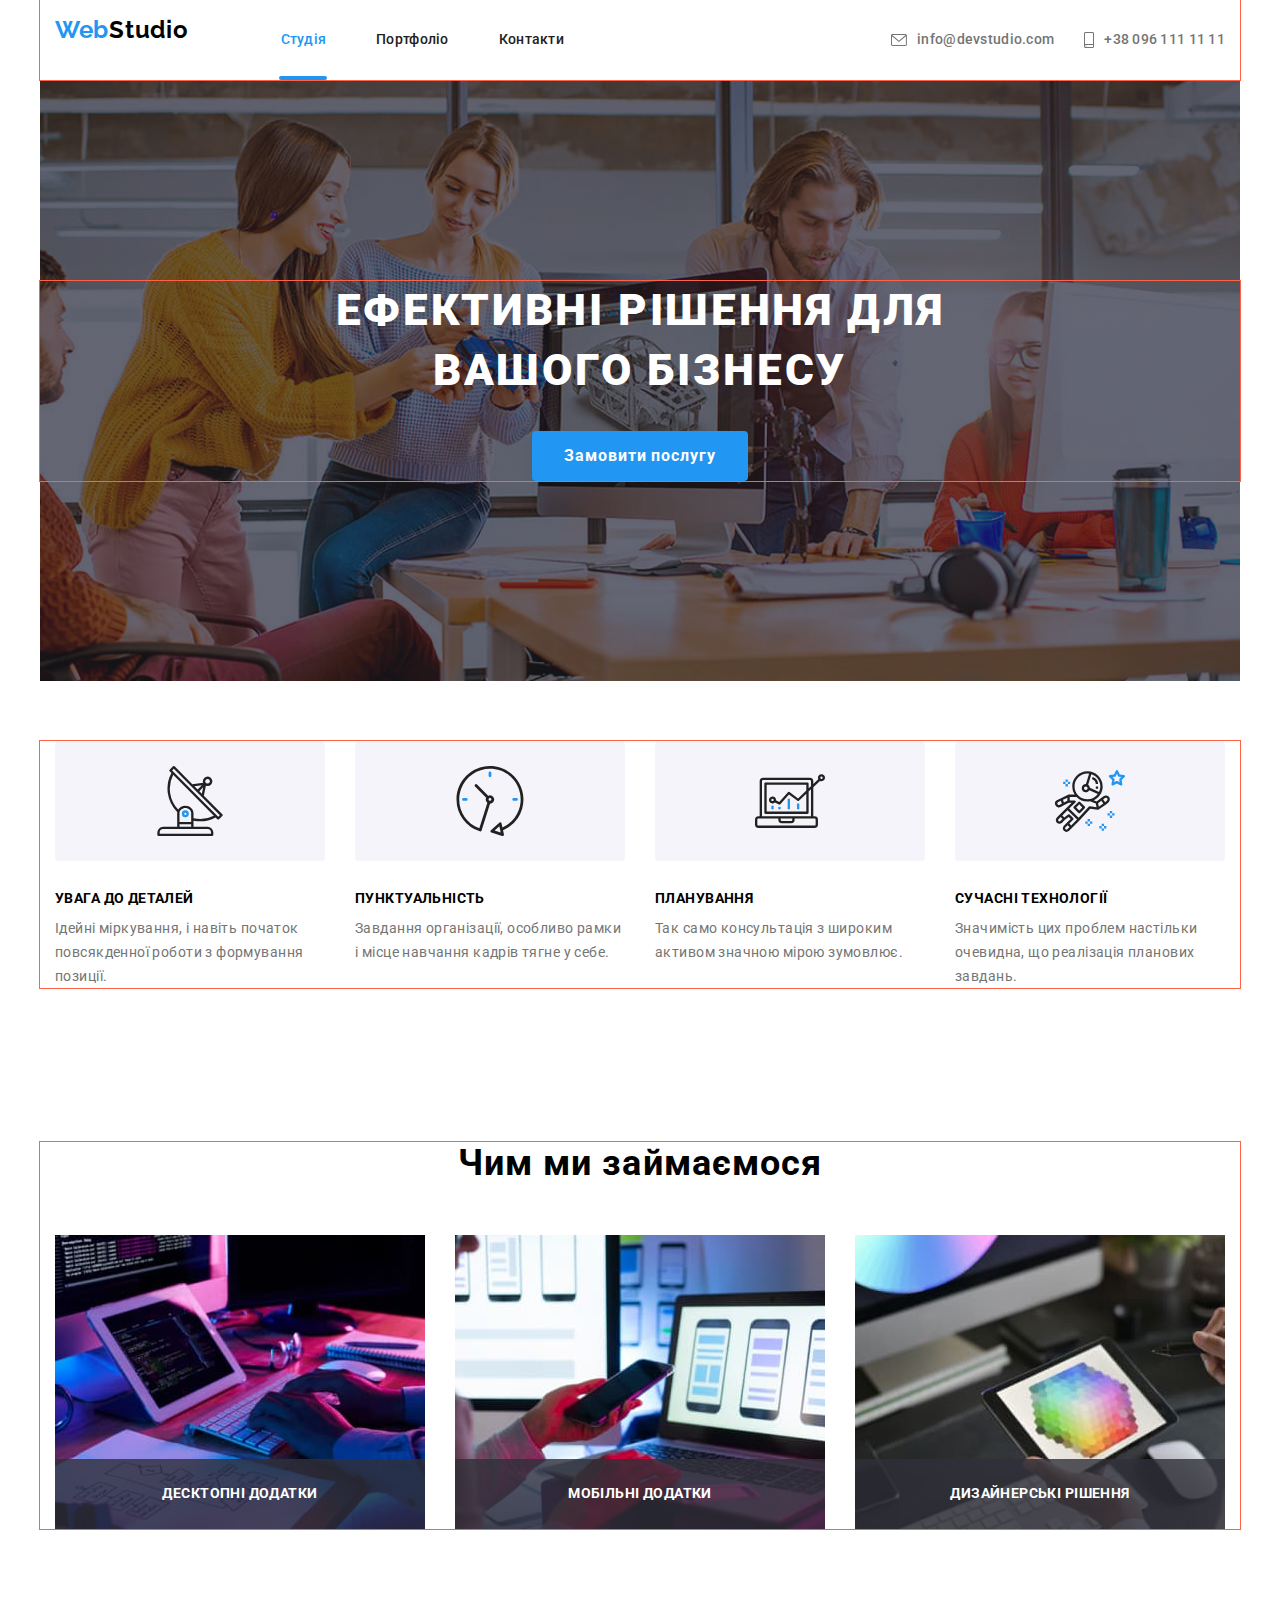
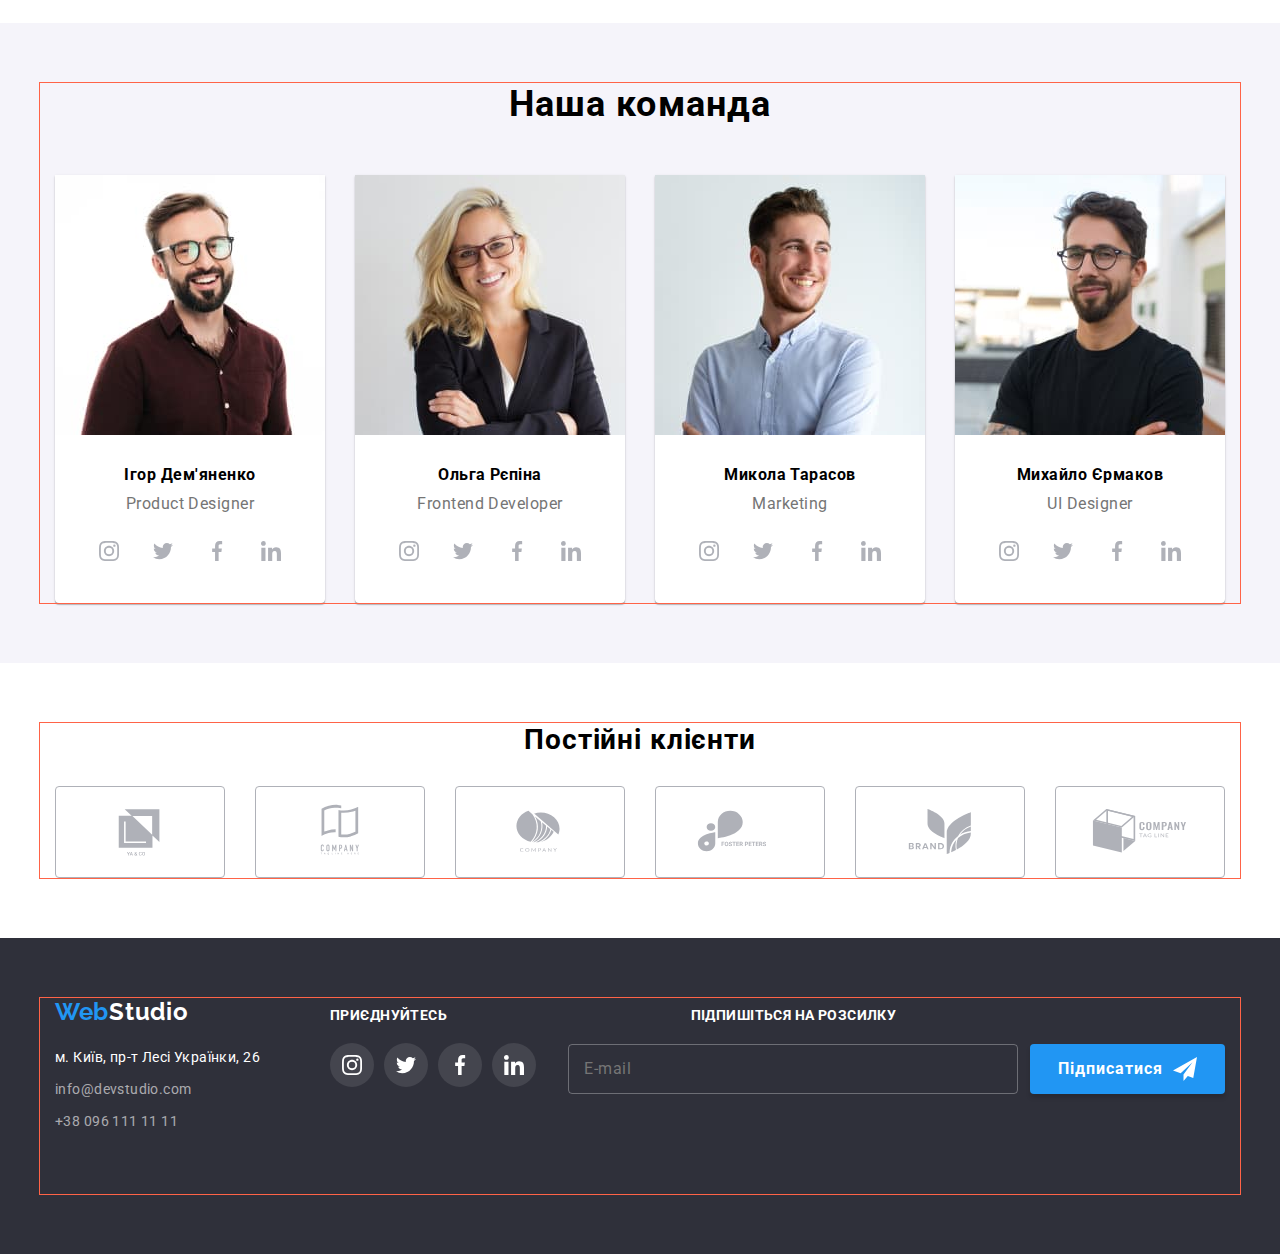
==== index.html @ 1c2db237 "studio" ====
<!DOCTYPE html>
<html lang="uk">
  <head>
    <meta charset="UTF-8" />
    <meta http-equiv="X-UA-Compatible" content="IE=edge" />
    <meta name="viewport" content="width=device-width, initial-scale=1.0" />

    <title>Студія</title>
    <link
      href="https://fonts.googleapis.com/css2?family=Raleway:wght@700&family=Roboto:wght@400;500;700;900&display=swap"
      rel="stylesheet"
    />
    <link
      rel="stylesheet"
      href="https://cdnjs.cloudflare.com/ajax/libs/modern-normalize/1.1.0/modern-normalize.min.css"
    />
    <link rel="stylesheet" href="./css/main.min.css" />
  </head>

  <body>
    <header class="pageheader">
      <div class="pageheader__container container">
        <a href="" class="logo" lang="en">
          Web<span class="logo__header">Studio</span></a
        >
        <button
          type="button"
          class="open-menu-button js-open-menu"
          aria-expanded="false"
          aria-controls="mobile-menu"
        >
          <svg class="open-menu-button__icon" width="40" height="40">
            <use href="./images/symbol-defs1.svg#icon-menu"></use>
          </svg>
        </button>
        <div class="not-mobile-nav">
          <nav class="nav">
            <ul class="nav__list">
              <li class="nav__item">
                <a
                  href="./index.html"
                  class="nav__studiolink nav__studiolink--active"
                  >Студія</a
                >
              </li>
              <li class="nav__item">
                <a href="./portfolio.html" class="nav__portlink">Портфоліо</a>
              </li>
              <li class="nav__item">
                <a href="" class="nav__contlink">Контакти</a>
              </li>
            </ul>
          </nav>

          <ul class="contacts">
            <li class="contacts__item">
              <a href="mailto:info@devstudio.com" class="contacts__link">
                <svg class="contacts__icon" width="16" height="12">
                  <use href="./images/symbol-defs1.svg#icon-letter"></use>
                </svg>
                <svg class="contacts__tablet-icon" width="14" height="10">
                  <use
                    href="./images/symbol-defs1.svg#icon-letter-tablet"
                  ></use>
                </svg>
                info@devstudio.com
              </a>
            </li>
            <li class="contacts__item">
              <a href="tel:+380961111111" class="contacts__link">
                <svg class="contacts__icon" width="10" height="16">
                  <use href="./images/symbol-defs1.svg#icon-smartphone"></use>
                </svg>
                <svg class="contacts__tablet-icon" width="10" height="14">
                  <use
                    href="./images/symbol-defs1.svg#icon-smartphone-tablet"
                  ></use>
                </svg>
                +38 096 111 11 11
              </a>
            </li>
          </ul>
        </div>

        <div class="menu-container js-menu-container" id="mobile-menu">
          <button
            class="menu-container__close-button js-close-menu"
            aria-expanded="false"
            aria-controls="mobile-menu"
          >
            <svg class="menu-container__icon" width="40" height="40">
              <use href="./images/symbol-defs1.svg#icon-close"></use>
            </svg>
          </button>

          <ul class="mobile-nav">
            <li class="mobile-nav__item">
              <a
                href="./index.html"
                class="mobile-nav__studiolink mobile-nav__studiolink--active"
                >Студія</a
              >
            </li>
            <li class="mobile-nav__item">
              <a href="./portfolio.html" class="mobile-nav__portlink"
                >Портфоліо</a
              >
            </li>
            <li class="mobile-nav__item">
              <a href="" class="mobile-nav__contlink">Контакти</a>
            </li>
          </ul>

          <ul class="mobile-contacts">
            <li class="mobile-contacts__item">
              <a href="tel:+380961111111" class="mobile-contacts__tel"
                >+38 096 111 11 11</a
              >
            </li>
            <li class="mobile-contacts__item">
              <a href="mailto:info@devstudio.com" class="mobile-contacts__mail"
                >info@devstudio.com</a
              >
            </li>
          </ul>

          <ul class="mobile-media">
            <li class="mobile-media__item">
              <a href="" class="mobile-media__link">Instagram</a>
            </li>
            <li class="mobile-media__splitter">
              <span class="mobile-media__line"></span>
            </li>
            <li class="mobile-media__item">
              <a href="" class="mobile-media__link">Twitter</a>
            </li>
            <li class="mobile-media__splitter">
              <span class="mobile-media__line"></span>
            </li>
            <li class="mobile-media__item">
              <a href="" class="mobile-media__link">Facebook</a>
            </li>
            <li class="mobile-media__splitter">
              <span class="mobile-media__line"></span>
            </li>
            <li class="mobile-media__item">
              <a href="" class="mobile-media__link">LinkedIn</a>
            </li>
          </ul>
        </div>
      </div>
    </header>
    <main>
      <div class="hero">
        <div class="container">
          <h1 class="hero__title">Ефективні рішення для вашого бізнесу</h1>
          <button type="button" class="hero__button" data-modal-open>
            Замовити послугу
          </button>
        </div>
      </div>
      <section class="benefits">
        <div class="container">
          <h2 class="benefits__title benefits__title--hidden">
            Пріоритети компанії
          </h2>
          <ul class="benefits__list">
            <li class="item-about">
              <div class="icon-container">
                <svg class="item-about__icon">
                  <use href="./images/symbol-defs1.svg#icon-antenna"></use>
                </svg>
              </div>
              <h3 class="item-about__title">УВАГА ДО ДЕТАЛЕЙ</h3>
              <p class="item-about__discription">
                Ідейні міркування, і навіть початок повсякденної роботи з
                формування позиції.
              </p>
            </li>
            <li class="item-about">
              <div class="icon-container">
                <svg class="item-about__icon">
                  <use href="./images/symbol-defs1.svg#icon-clock"></use>
                </svg>
              </div>
              <h3 class="item-about__title">ПУНКТУАЛЬНІСТЬ</h3>
              <p class="item-about__discription">
                Завдання організації, особливо рамки і місце навчання кадрів
                тягне у себе.
              </p>
            </li>
            <li class="item-about">
              <div class="icon-container">
                <svg class="item-about__icon">
                  <use href="./images/symbol-defs1.svg#icon-diagram"></use>
                </svg>
              </div>
              <h3 class="item-about__title">ПЛАНУВАННЯ</h3>
              <p class="item-about__discription">
                Так само консультація з широким активом значною мірою зумовлює.
              </p>
            </li>
            <li class="item-about">
              <div class="icon-container">
                <svg class="item-about__icon">
                  <use href="./images/symbol-defs1.svg#icon-astronaut"></use>
                </svg>
              </div>
              <h3 class="item-about__title">СУЧАСНІ ТЕХНОЛОГІЇ</h3>
              <p class="item-about__discription">
                Значимість цих проблем настільки очевидна, що реалізація
                планових завдань.
              </p>
            </li>
          </ul>
        </div>
      </section>

      <section class="effort">
        <div class="container">
          <h2 class="effort__title">Чим ми займаємося</h2>
          <ul class="effort__list">
            <li class="effort__item">
              <div class="effort__wrap">
                <img
                  src="./images/coding.jpg"
                  alt="написання коду"
                  class="effort__image"
                  width="370"
                />
                <h3 class="effort__discription">Десктопні додатки</h3>
              </div>
            </li>
            <li class="effort__item">
              <div class="effort__wrap">
                <img
                  src="./images/modificating-desktop.jpg"
                  alt="модифікація рабочого столу"
                  class="effort__image"
                  width="370"
                />
                <h3 class="effort__discription">Мобільні додатки</h3>
              </div>
            </li>
            <li class="effort__item">
              <div class="effort__wrap">
                <img
                  src="./images/designing.jpg"
                  alt="дизайн"
                  class="effort__image"
                  width="370"
                />
                <h3 class="effort__discription">Дизайнерські рішення</h3>
              </div>
            </li>
          </ul>
        </div>
      </section>

      <section class="ourteam">
        <div class="container">
          <h2 class="ourteam__title">Наша команда</h2>
          <ul class="ourteam__list">
            <li class="ourteam__card card">
              <!-- <img
                src="./images/ihor.jpg"
                alt="дизайнер"
                class="card__image"
                width="270"
              /> -->

              <picture class="card__picture">
                <source class="card__image"
                  srcset="
                    ./images/igor/igor-mobile.jpg    1x,
                    ./images/igor/igor-mobile@2x.jpg 2x
                  "
                  media="(max-width:767px)"
                />
                <source class="card__image"
                  srcset="
                    ./images/igor/igor-tablet.jpg    1x,
                    ./images/igor/igor-tablet@2x.jpg 2x
                  "
                  media="(min-width:768px) and (max-width:1199px)"
                />
                <!-- <source srcset="./images/igor/igor-desktop.jpg" media="(min-width:1200px)" /> -->
                <img class="card__image"
                  srcset="
                    ./images/igor/igor-desktop.jpg    1x,
                    ./images/igor/igor-desktop@2x.jpg 2x
                  "
                  src="./images/igor/igor-desktop.jpg"
                  alt="дизайнер"
                />
              </picture>
              <div class="card__wrap">
                <h3 class="card__name">Ігор Дем'яненко</h3>
                <p lang="en" class="card__discription">Product Designer</p>
                <ul class="card__media media">
                  <li class="media__item">
                    <a href="" class="media__link">
                      <svg class="media__image">
                        <use
                          href="./images/symbol-defs1.svg#icon-instagram"
                        ></use>
                      </svg>
                    </a>
                  </li>
                  <li class="media__item">
                    <a href="" class="media__link">
                      <svg class="media__image">
                        <use
                          href="./images/symbol-defs1.svg#icon-twitter"
                        ></use>
                      </svg>
                    </a>
                  </li>
                  <li class="media__item">
                    <a href="" class="media__link">
                      <svg class="media__image">
                        <use
                          href="./images/symbol-defs1.svg#icon-facebook"
                        ></use>
                      </svg>
                    </a>
                  </li>
                  <li class="media__item">
                    <a href="" class="media__link">
                      <svg class="media__image">
                        <use
                          href="./images/symbol-defs1.svg#icon-linkedin"
                        ></use>
                      </svg>
                    </a>
                  </li>
                </ul>
              </div>
            </li>
            <li class="ourteam__card card">
              <!-- <img
                src="./images/olga.jpg"
                alt="розробник"
                class="card__image"
                width="270"
              />  -->
              <picture>
                <source class="card__image"
                  srcset="
                    ./images/olga/olga-mobile.jpg    1x,
                    ./images/olga/olga-mobile@2x.jpg 2x
                  "
                  media="(max-width:767px)"
                />
                <source class="card__image"
                  srcset="
                    ./images/olga/olga-tablet.jpg    1x,
                    ./images/olga/olga-tablet@2x.jpg 2x
                  "
                  media="(min-width:768px) and (max-width:1199px)"
                />
                <!-- <source srcset="./images/igor/igor-desktop.jpg" media="(min-width:1200px)" /> -->
                <img class="card__image"
                  srcset="
                    ./images/olga/olga-desktop.jpg    1x,
                    ./images/olga/olga-desktop@2x.jpg 2x
                  "
                  src="./images/olga/olga-desktop.jpg"
                  alt="розробник"
                />
              </picture>

              <div class="card__wrap">
                <h3 class="card__name">Ольга Рєпіна</h3>
                <p lang="en" class="card__discription">Frontend Developer</p>
                <ul class="card__media media">
                  <li class="media__item">
                    <a href="" class="media__link">
                      <svg class="media__image">
                        <use
                          href="./images/symbol-defs1.svg#icon-instagram"
                        ></use>
                      </svg>
                    </a>
                  </li>
                  <li class="media__item">
                    <a href="" class="media__link">
                      <svg class="media__image">
                        <use
                          href="./images/symbol-defs1.svg#icon-twitter"
                        ></use>
                      </svg>
                    </a>
                  </li>
                  <li class="media__item">
                    <a href="" class="media__link">
                      <svg class="media__image">
                        <use
                          href="./images/symbol-defs1.svg#icon-facebook"
                        ></use>
                      </svg>
                    </a>
                  </li>
                  <li class="media__item">
                    <a href="" class="media__link">
                      <svg class="media__image">
                        <use
                          href="./images/symbol-defs1.svg#icon-linkedin"
                        ></use>
                      </svg>
                    </a>
                  </li>
                </ul>
              </div>
            </li>
            <li class="ourteam__card card">
              <!-- <img
                src="./images/nick.jpg"
                alt="маркетолог"
                class="card__image"
                width="270"
              /> -->

              <picture>
                <source class="card__image"
                  srcset="
                    ./images/mykola/mykola-mobile.jpg    1x,
                    ./images/mykola/mykola-mobile@2x.jpg 2x
                  "
                  media="(max-width:767px)"
                />
                <source class="card__image"
                  srcset="
                    ./images/mykola/mykola-tablet.jpg    1x,
                    ./images/mykola/mykola-tablet@2x.jpg 2x
                  "
                  media="(min-width:768px) and (max-width:1199px)"
                />
                <!-- <source srcset="./images/igor/igor-desktop.jpg" media="(min-width:1200px)" /> -->
                <img class="card__image"
                  srcset="
                    ./images/mykola/mykola-desktop.jpg    1x,
                    ./images/mykola/mykola-desktop@2x.jpg 2x
                  "
                  src="./images/mykola/mykola-desktop.jpg"
                  alt="маркетолог"
                />
              </picture>
              <div class="card__wrap">
                <h3 class="card__name">Микола Тарасов</h3>
                <p lang="en" class="card__discription">Marketing</p>
                <ul class="card__media media">
                  <li class="media__item">
                    <a href="" class="media__link">
                      <svg class="media__image">
                        <use
                          href="./images/symbol-defs1.svg#icon-instagram"
                        ></use>
                      </svg>
                    </a>
                  </li>
                  <li class="media__item">
                    <a href="" class="media__link">
                      <svg class="media__image">
                        <use
                          href="./images/symbol-defs1.svg#icon-twitter"
                        ></use>
                      </svg>
                    </a>
                  </li>
                  <li class="media__item">
                    <a href="" class="media__link">
                      <svg class="media__image">
                        <use
                          href="./images/symbol-defs1.svg#icon-facebook"
                        ></use>
                      </svg>
                    </a>
                  </li>
                  <li class="media__item">
                    <a href="" class="media__link">
                      <svg class="media__image">
                        <use
                          href="./images/symbol-defs1.svg#icon-linkedin"
                        ></use>
                      </svg>
                    </a>
                  </li>
                </ul>
              </div>
            </li>
            <li class="ourteam__card card">
              <!-- <img
                src="./images/misha.jpg"
                alt="дизайнер интерфейса"
                class="card__image"
                width="270"
              /> -->

              <picture>
                <source class="card__image"
                  srcset="
                    ./images/misha/misha-mobile.jpg    1x,
                    ./images/misha/misha-mobile@2x.jpg 2x
                  "
                  media="(max-width:767px)"
                />
                <source class="card__image"
                  srcset="
                    ./images/misha/misha-tablet.jpg    1x,
                    ./images/misha/misha-tablet@2x.jpg 2x
                  "
                  media="(min-width:768px) and (max-width:1199px)"
                />
               
                <img class="card__image"
                  srcset="
                    ./images/misha/misha-desktop.jpg    1x,
                    ./images/misha/misha-desktop@2x.jpg 2x
                  "
                  src="./images/misha/misha-desktop.jpg"
                  alt="дизайнер интерфейса"
                />
              </picture>
              <div class="card__wrap">
                <h3 class="card__name">Михайло Єрмаков</h3>
                <p lang="en" class="card__discription">UI Designer</p>
                <ul class="card__media media">
                  <li class="media__item">
                    <a href="" class="media__link">
                      <svg class="media__image">
                        <use
                          href="./images/symbol-defs1.svg#icon-instagram"
                        ></use>
                      </svg>
                    </a>
                  </li>
                  <li class="media__item">
                    <a href="" class="media__link">
                      <svg class="media__image">
                        <use
                          href="./images/symbol-defs1.svg#icon-twitter"
                        ></use>
                      </svg>
                    </a>
                  </li>
                  <li class="media__item">
                    <a href="" class="media__link">
                      <svg class="media__image">
                        <use
                          href="./images/symbol-defs1.svg#icon-facebook"
                        ></use>
                      </svg>
                    </a>
                  </li>
                  <li class="media__item">
                    <a href="" class="media__link">
                      <svg class="media__image">
                        <use
                          href="./images/symbol-defs1.svg#icon-linkedin"
                        ></use>
                      </svg>
                    </a>
                  </li>
                </ul>
              </div>
            </li>
          </ul>
        </div>
      </section>

      <section class="clients">
        <div class="container">
          <h2 class="clients__title">Постійні клієнти</h2>
          <ul class="clients__list">
            <li class="clients__item">
              <a href="" class="clients__link">
                <svg class="clients__logo">
                  <use
                    href="./images/symbol-defs1.svg#icon-client-one2-1"
                  ></use>
                </svg>
              </a>
            </li>
            <li class="clients__item">
              <a href="" class="clients__link">
                <svg class="clients__logo">
                  <use
                    href="./images/symbol-defs1.svg#icon-client-two2-1"
                  ></use>
                </svg>
              </a>
            </li>
            <li class="clients__item">
              <a href="" class="clients__link">
                <svg class="clients__logo">
                  <use
                    href="./images/symbol-defs1.svg#icon-client-three2-1"
                  ></use>
                </svg>
              </a>
            </li>
            <li class="clients__item">
              <a href="" class="clients__link">
                <svg class="clients__logo">
                  <use
                    href="./images/symbol-defs1.svg#icon-client-four2-1"
                  ></use>
                </svg>
              </a>
            </li>
            <li class="clients__item">
              <a href="" class="clients__link">
                <svg class="clients__logo">
                  <use
                    href="./images/symbol-defs.svg#icon-client-five2-1"
                  ></use>
                </svg>
              </a>
            </li>
            <li class="clients__item">
              <a href="" class="clients__link">
                <svg class="clients__logo">
                  <use
                    href="./images/symbol-defs1.svg#icon-client-six2-1"
                  ></use>
                </svg>
              </a>
            </li>
          </ul>
        </div>
      </section>
    </main>
    <footer class="pagefooter">
      <div class="container">
        <div class="wrapper">
      <div class="tablet-footer">
            <div class="navigation">
              <a href="" class="logo" lang="en">
                Web<span class="logo__footer">Studio</span>
              </a>
              <address class="adress">
                <ul class="adress__list">
                  <li class="adress__item">
                    <span class="adress__text">м. Київ, пр-т Лесі Українки, 26</span>
                  </li>
                  <li class="adress__item">
                    <a href="mailto:info@devstudio.com" class="adress__contact">
                      info@devstudio.com
                    </a>
                  </li>
                  <li class="adress__item">
                    <a href="tel:+380961111111" class="adress__contact">+38 096 111 11 11</a>
                  </li>
                </ul>
              </address>
            </div>
            
            <div class="webs">
              <h3 class="webs__title">приєднуйтесь</h3>
              <ul class="webs__list">
                <li class="webs__item">
                  <a href="" class="webs__link">
                    <svg class="webs__icon">
                      <use href="./images/symbol-defs.svg#icon-instagram"></use>
                    </svg>
                  </a>
                </li>
                <li class="webs__item">
                  <a href="" class="webs__link">
                    <svg class="webs__icon">
                      <use href="./images/symbol-defs.svg#icon-twitter"></use>
                    </svg>
                  </a>
                </li>
                <li class="webs__item">
                  <a href="" class="webs__link">
                    <svg class="webs__icon">
                      <use href="./images/symbol-defs.svg#icon-facebook"></use>
                    </svg>
                  </a>
                </li>
                <li class="webs__item">
                  <a href="" class="webs__link">
                    <svg class="webs__icon">
                      <use href="./images/symbol-defs.svg#icon-linkedin"></use>
                    </svg>
                  </a>
                </li>
              </ul>
            </div>
      </div>

          <form class="form" autocomplete="off">
            <div class="field">
              <label for="email" class="form__label"
                >Підпишіться на розсилку</label
              >
              <input
                type="email"
                class="form__input"
                id="email"
                placeholder="E-mail"
              />
            </div>
            <button class="form__sendbutton sendbutton" type="submit">
              <span class="sendbutton__text">Підписатися</span>
              <svg class="sendbutton__icon" width="24px" height="24px">
                <use href="./images/symbol-defs.svg#icon-mail"></use>
              </svg>
            </button>
          </form>
        </div>
      </div>
    </footer>

    <div class="backdrop backdrop--is-hidden" data-modal>
      <div class="modal">
        <h3 class="modal__tite">Залиште свої дані, ми вам передзвонимо</h3>
        <form class="contact-us" autocomplete="off">
          <div class="contact-us__field">
            <label for="name" class="contact-us__title">Ім'я</label>
            <input
              type="text"
              name="name"
              id="name"
              placeholder=" "
              class="contact-us__input"
            />
            <svg class="contact-us__icon" width="18px" height="18px">
              <use href="./images/symbol-defs1.svg#icon-name"></use>
            </svg>
          </div>
          <div class="contact-us__field">
            <label for="tel" class="contact-us__title">Телефон</label>
            <input
              type="tel"
              name="tel"
              id="tel"
              placeholder=" "
              class="contact-us__input"
            />
            <svg class="contact-us__icon" width="18px" height="18px">
              <use href="./images/symbol-defs1.svg#icon-phone"></use>
            </svg>
          </div>
          <div class="contact-us__field">
            <label for="mmail" class="contact-us__title">Пошта</label>
            <input
              type="email"
              name="mmail"
              id="mmail"
              placeholder=" "
              class="contact-us__input"
            />
            <svg class="contact-us__icon" width="18px" height="18px">
              <use href=" ./images/symbol-defs1.svg#icon-email"></use>
            </svg>
          </div>
          <div class="contact-us__field">
            <label for="textarea" class="contact-us__title">Коментар</label>
            <textarea
              class="contact-us__textarea"
              id="textarea"
              placeholder="Введіть текст"
            ></textarea>
          </div>
          <label class="checkbox">
            <input type="checkbox" name="checkbox" class="checkbox__input" />
            <span class="checkbox__icon">
              <svg class="checkbox__bird" width="16" height="15">
                <use href="./images/symbol-defs1.svg#icon-checked"></use>
              </svg>
            </span>
            <span class="checkbox__text">
              Погоджуюся з розсилкою та приймаю
              <a href="" class="checkbox__link">Умови договору</a>
            </span>
          </label>
          <button class="contact-us__button" type="submit">Відправити</button>
        </form>
        <button class="modal__button" data-modal-close>
          <svg class="modal__icon" width="18px" height="18px">
            <use href="./images/symbol-defs1.svg#icon-close-black"></use>
          </svg>
        </button>
      </div>
    </div>

    <script src="./modal.js"></script>
    <script src="./menu.js"></script>
  </body>
</html>
---- css/main.min.css ----
body{font-family:Roboto,Raleway,sans-serif;color:var(--main-text-color)}h1,h2,h3,h4,h5,h6,p,ul{margin-top:0;margin-bottom:0}ul{list-style:none}picture{display:-webkit-box;display:-ms-flexbox;display:flex}.img-display{display:block;max-width:100%}.container{margin:auto;outline:1px solid tomato;max-width:1200px;padding-left:15px;padding-right:15px}@media screen and (max-width: 767px){.container{position:relative}}@media screen and (min-width: 320px){.container{max-width:480px}}@media screen and (min-width: 768px){.container{max-width:768px}}@media screen and (min-width: 1200px){.container{max-width:1200px}}.pageheader{background-color:#fff;border-bottom-color:#ececec;border-bottom-width:1px;border-bottom-style:solid;max-width:480px;margin:auto}@media screen and (min-width: 768px){.pageheader{max-width:768px}}@media screen and (min-width: 1200px){.pageheader{max-width:1200px}}.pageheader__container{display:-webkit-box;display:-ms-flexbox;display:flex;-webkit-box-align:center;-ms-flex-align:center;align-items:center}@media screen and (max-width: 767px){.pageheader__container{-webkit-box-pack:justify;-ms-flex-pack:justify;justify-content:space-between}}.logo{font-family:Raleway,sans-serif;color:#2196f3;text-decoration:none;font-weight:700;font-size:24px;line-height:1.17;letter-spacing:.03em}@media screen and (min-width: 1200px){.logo{font-size:26px;line-height:1.19}}.logo__header{color:#000}.open-menu-button{display:-webkit-box;display:-ms-flexbox;display:flex;padding:0;margin:10px 0 10px 0;border:none;background-color:rgba(0,0,0,0)}.open-menu-button:hover,.open-menu-button:focus{color:#2196f3}.open-menu-button__icon{fill:currentColor}@media screen and (min-width: 768px){.open-menu-button{display:none}}.not-mobile-nav{display:-webkit-box;display:-ms-flexbox;display:flex;-webkit-box-align:center;-ms-flex-align:center;align-items:center}@media screen and (max-width: 767px){.not-mobile-nav{display:none}}@media screen and (min-width: 768px){.not-mobile-nav{width:100%}}.nav{display:-webkit-box;display:-ms-flexbox;display:flex;-webkit-box-align:center;-ms-flex-align:center;align-items:center}.nav__list{display:-webkit-box;display:-ms-flexbox;display:flex;padding-left:0;margin-left:87px;gap:50px}@media screen and (min-width: 1200px){.nav__list{margin-left:92px}}.nav__studiolink,.nav__portlink,.nav__contlink{display:block;position:relative;color:#212121;font-weight:500;font-size:14px;line-height:1.14;text-decoration:none;letter-spacing:.02em;padding:32px 0;-webkit-transition-property:color;transition-property:color;-webkit-transition-duration:250ms;transition-duration:250ms;-webkit-transition-timing-function:cubic-bezier(0.4, 0, 0.2, 1);transition-timing-function:cubic-bezier(0.4, 0, 0.2, 1)}.nav__studiolink:hover,.nav__studiolink:focus,.nav__portlink:hover,.nav__portlink:focus,.nav__contlink:hover,.nav__contlink:focus{color:#2196f3}.nav__studiolink--active,.nav__portlink--active{color:#2196f3}.nav__studiolink--active:after{content:"";position:absolute;bottom:0;left:50%;-webkit-transform:translate(-50%);transform:translate(-50%);display:block;background-color:#2196f3;width:48px;height:4px;border-radius:2px}.nav__portlink--active:after{content:"";position:absolute;bottom:0;left:50%;-webkit-transform:translate(-50%);transform:translate(-50%);display:block;background-color:#2196f3;width:78px;height:4px;border-radius:2px}.contacts{padding-left:0;margin-left:auto}@media screen and (min-width: 1200px){.contacts{display:-webkit-box;display:-ms-flexbox;display:flex;gap:30px}}.contacts__link{display:-webkit-box;display:-ms-flexbox;display:flex;gap:8px;-webkit-box-align:center;-ms-flex-align:center;align-items:center;color:#757575;font-weight:500;font-size:12px;line-height:1.16;text-decoration:none;letter-spacing:.02em;padding:0;-webkit-transition-property:color;transition-property:color;-webkit-transition-duration:250ms;transition-duration:250ms;-webkit-transition-timing-function:cubic-bezier(0.4, 0, 0.2, 1);transition-timing-function:cubic-bezier(0.4, 0, 0.2, 1)}@media screen and (min-width: 1200px){.contacts__link{font-size:14px;line-height:1.14;gap:10px;-webkit-box-pack:center;-ms-flex-pack:center;justify-content:center}}.contacts__link:hover,.contacts__link:focus{color:#2196f3}.contacts__icon{display:none;fill:currentColor}@media screen and (min-width: 1200px){.contacts__icon{display:block}}.contacts__tablet-icon{display:block;fill:currentColor}@media screen and (min-width: 1200px){.contacts__tablet-icon{display:none}}.hero{padding-top:118px;padding-bottom:118px;margin-right:auto;margin-left:auto;max-width:480px;background-color:#c4c4c4;background-image:-webkit-gradient(linear, left top, right top, from(rgba(47, 48, 58, 0.4)), to(rgba(47, 48, 58, 0.4))),url(../images/hero/hero-mobile.jpg);background-image:linear-gradient(to right, rgba(47, 48, 58, 0.4), rgba(47, 48, 58, 0.4)),url(../images/hero/hero-mobile.jpg);background-repeat:no-repeat;background-position:center;background-size:cover}@media screen and (min-device-pixel-ratio: 2),screen and (-webkit-min-device-pixel-ratio: 2),screen and (min-resolution: 192dpi),screen and (min-resolution: 2dppx){.hero{background-image:-webkit-gradient(linear, left top, right top, from(rgba(47, 48, 58, 0.4)), to(rgba(47, 48, 58, 0.4))),url(../images/hero/hero-mobile@2x.jpg);background-image:linear-gradient(to right, rgba(47, 48, 58, 0.4), rgba(47, 48, 58, 0.4)),url(../images/hero/hero-mobile@2x.jpg)}}@media screen and (min-width: 768px){.hero{max-width:768px;background-image:-webkit-gradient(linear, left top, right top, from(rgba(47, 48, 58, 0.4)), to(rgba(47, 48, 58, 0.4))),url(../images/hero/hero-tablet.jpg);background-image:linear-gradient(to right, rgba(47, 48, 58, 0.4), rgba(47, 48, 58, 0.4)),url(../images/hero/hero-tablet.jpg);background-repeat:no-repeat;background-position:center;background-size:cover}}@media screen and (min-width: 768px)and (min-device-pixel-ratio: 2),screen and (min-width: 768px)and (-webkit-min-device-pixel-ratio: 2),screen and (min-width: 768px)and (min-resolution: 192dpi),screen and (min-width: 768px)and (min-resolution: 2dppx){.hero{background-image:-webkit-gradient(linear, left top, right top, from(rgba(47, 48, 58, 0.4)), to(rgba(47, 48, 58, 0.4))),url(../images/hero/hero-tablet@2x.jpg);background-image:linear-gradient(to right, rgba(47, 48, 58, 0.4), rgba(47, 48, 58, 0.4)),url(../images/hero/hero-tablet@2x.jpg)}}@media screen and (min-width: 1200px){.hero{max-width:1200px;padding:200px 0;background-image:-webkit-gradient(linear, left top, right top, from(rgba(47, 48, 58, 0.4)), to(rgba(47, 48, 58, 0.4))),url(../images/hero/hero.jpg);background-image:linear-gradient(to right, rgba(47, 48, 58, 0.4), rgba(47, 48, 58, 0.4)),url(../images/hero/hero.jpg);background-repeat:no-repeat;background-position:center;background-size:cover}}@media screen and (min-width: 1200px)and (min-device-pixel-ratio: 2),screen and (min-width: 1200px)and (-webkit-min-device-pixel-ratio: 2),screen and (min-width: 1200px)and (min-resolution: 192dpi),screen and (min-width: 1200px)and (min-resolution: 2dppx){.hero{background-image:-webkit-gradient(linear, left top, right top, from(rgba(47, 48, 58, 0.4)), to(rgba(47, 48, 58, 0.4))),url(../images/hero/hero@2x.jpg);background-image:linear-gradient(to right, rgba(47, 48, 58, 0.4), rgba(47, 48, 58, 0.4)),url(../images/hero/hero@2x.jpg)}}.hero__title{color:#fff;font-weight:900;font-size:26px;line-height:1.62;text-align:center;letter-spacing:.06em;text-transform:uppercase;margin-bottom:30px;margin-right:auto;margin-left:auto;max-width:360px}@media screen and (min-width: 1200px){.hero__title{max-width:696px;font-size:44px;line-height:1.36}}.hero__button{display:block;border:none;border-radius:4px;padding:10px 32px;min-width:200px;cursor:pointer;color:#fff;background-color:#2196f3;font-weight:700;font-size:16px;line-height:1.88;letter-spacing:.06em;text-align:center;margin-left:auto;margin-right:auto;-webkit-transition-property:background-color;transition-property:background-color;-webkit-transition-duration:250ms;transition-duration:250ms;-webkit-transition-timing-function:cubic-bezier(0.4, 0, 0.2, 1);transition-timing-function:cubic-bezier(0.4, 0, 0.2, 1)}.hero__button:hover,.hero__button:focus{background-color:#188ce8}.benefits{padding-top:60px;padding-bottom:60px}.benefits__title{font-size:36px;line-height:1.17;text-align:center;letter-spacing:.03em}.benefits__title--hidden{overflow:hidden;position:absolute;white-space:nowrap;clip:rect(0 0 0 0);-webkit-clip-path:inset(50%);clip-path:inset(50%);height:1px;width:1px}.benefits__list{padding-left:0}@media screen and (min-width: 768px){.benefits__list{display:-webkit-box;display:-ms-flexbox;display:flex;-ms-flex-wrap:wrap;flex-wrap:wrap;gap:30px}}@media screen and (min-width: 1200px){.benefits__list{display:-webkit-box;display:-ms-flexbox;display:flex;-ms-flex-wrap:nowrap;flex-wrap:nowrap;gap:30px}}@media screen and (min-width: 768px){.item-about{width:calc((100% - 30px)/2)}}@media screen and (min-width: 1200px){.item-about{width:calc((100% - 90px)/4)}}.item-about__icon{width:70px;height:70px}.item-about__title{font-size:14px;line-height:1.14;letter-spacing:.03em;text-transform:uppercase;margin-bottom:10px}.item-about__discription{font-weight:400;color:#757575;font-size:14px;line-height:1.71;letter-spacing:.03em}.icon-container{background-color:#f5f4fa;height:120px;width:100%;display:-webkit-box;display:-ms-flexbox;display:flex;-webkit-box-pack:center;-ms-flex-pack:center;justify-content:center;-webkit-box-align:center;-ms-flex-align:center;align-items:center;margin-bottom:30px;border-radius:4px}.effort{padding-top:94px;padding-bottom:94px}@media screen and (max-width: 1199px){.effort{display:none}}.effort__title{font-size:36px;line-height:1.17;text-align:center;letter-spacing:.03em;margin-bottom:50px}.effort__list{display:-webkit-box;display:-ms-flexbox;display:flex;gap:30px;padding-left:0}.effort__wrap{position:relative}.effort__image{display:block;max-width:100%}.effort__discription{display:-webkit-box;display:-ms-flexbox;display:flex;-webkit-box-pack:center;-ms-flex-pack:center;justify-content:center;-webkit-box-align:center;-ms-flex-align:center;align-items:center;position:absolute;bottom:0;left:0;width:100%;height:70px;font-size:14px;line-height:1.14;letter-spacing:.03em;text-transform:uppercase;color:#fff;background-color:rgba(47,48,58,.8)}.ourteam{padding-top:60px;padding-bottom:60px;background-color:#f5f4fa}.ourteam__title{font-size:36px;line-height:1.17;text-align:center;letter-spacing:.03em;margin-bottom:50px}.ourteam__list{padding-left:0}@media screen and (min-width: 768px){.ourteam__list{display:-webkit-box;display:-ms-flexbox;display:flex;-ms-flex-wrap:wrap;flex-wrap:wrap;gap:30px}}@media screen and (max-width: 767px){.ourteam__card:not(:last-child){margin-bottom:30px}}.card{background-color:#fff;border-radius:0px 0px 4px 4px;-webkit-box-shadow:0px 1px 3px rgba(0,0,0,.12),0px 1px 1px rgba(0,0,0,.14),0px 2px 1px rgba(0,0,0,.2);box-shadow:0px 1px 3px rgba(0,0,0,.12),0px 1px 1px rgba(0,0,0,.14),0px 2px 1px rgba(0,0,0,.2)}.card__image{display:block;max-width:100%}.card__wrap{padding:24px}@media screen and (min-width: 1200px){.card__wrap{padding:30px}}.card__name{font-size:16px;line-height:1.19;text-align:center;letter-spacing:.03em;margin-bottom:10px}.card__discription{font-weight:400;font-size:16px;line-height:1.19;text-align:center;letter-spacing:.03em;color:#757575;margin-bottom:16px}.media{display:-webkit-box;display:-ms-flexbox;display:flex;-webkit-box-pack:center;-ms-flex-pack:center;justify-content:center;gap:10px;margin:0;padding:0}.media__link{width:44px;height:44px;border-radius:50%;display:-webkit-box;display:-ms-flexbox;display:flex;-webkit-box-align:center;-ms-flex-align:center;align-items:center;-webkit-box-pack:center;-ms-flex-pack:center;justify-content:center;color:#afb1b8;-webkit-transition-property:color,background-color;transition-property:color,background-color;-webkit-transition-duration:250ms;transition-duration:250ms;-webkit-transition-timing-function:cubic-bezier(0.4, 0, 0.2, 1);transition-timing-function:cubic-bezier(0.4, 0, 0.2, 1)}.media__link:hover,.media__link:focus{color:#fff;background-color:#2196f3}.media__image{width:20px;height:20px;fill:currentColor}.clients{padding-top:60px;padding-bottom:60px}.clients__title{font-size:28px;line-height:1.18;text-align:center;letter-spacing:.03em;margin-bottom:30px}.clients__list{margin:0;padding:0;display:-webkit-box;display:-ms-flexbox;display:flex;-webkit-box-pack:center;-ms-flex-pack:center;justify-content:center;gap:30px;-ms-flex-wrap:wrap;flex-wrap:wrap}@media screen and (min-width: 1200px){.clients__list{-ms-flex-wrap:nowrap;flex-wrap:nowrap}}.clients__item{-ms-flex-preferred-size:calc((100% - 30px)/2);flex-basis:calc((100% - 30px)/2)}@media screen and (min-width: 768px){.clients__item{-ms-flex-preferred-size:calc((100% - 60px)/3);flex-basis:calc((100% - 60px)/3)}}.clients__link{color:#afb1b8;width:100%;height:92px;border:1px solid #afb1b8;border-radius:4px;display:-webkit-box;display:-ms-flexbox;display:flex;-webkit-box-pack:center;-ms-flex-pack:center;justify-content:center;-webkit-box-align:center;-ms-flex-align:center;align-items:center;-webkit-transition-property:color,border,-webkit-box-shadow;transition-property:color,border,-webkit-box-shadow;transition-property:color,border,box-shadow;transition-property:color,border,box-shadow,-webkit-box-shadow;-webkit-transition-duration:250ms;transition-duration:250ms;-webkit-transition-timing-function:cubic-bezier(0.4, 0, 0.2, 1);transition-timing-function:cubic-bezier(0.4, 0, 0.2, 1)}.clients__link:hover,.clients__link:focus{color:#2196f3;border:1px solid #2196f3;-webkit-box-shadow:0px 4px 4px rgba(0,0,0,.25);box-shadow:0px 4px 4px rgba(0,0,0,.25)}.clients__logo{fill:currentColor;width:106px;height:60px}.pagefooter{background-color:#2f303a;padding-top:60px;padding-bottom:60px}.wrapper{text-align:center}@media screen and (min-width: 1200px){.wrapper{display:-webkit-box;display:-ms-flexbox;display:flex;-webkit-box-pack:justify;-ms-flex-pack:justify;justify-content:space-between;text-align:left;-webkit-box-align:baseline;-ms-flex-align:baseline;align-items:baseline}}@media screen and (min-width: 768px){.tablet-footer{display:-webkit-box;display:-ms-flexbox;display:flex;-webkit-box-align:baseline;-ms-flex-align:baseline;align-items:baseline}}@media screen and (min-width: 768px)and (max-width: 1199px){.tablet-footer{-ms-flex-pack:distribute;justify-content:space-around}}@media screen and (min-width: 1200px){.tablet-footer{gap:70px}}.logo{font-family:Raleway,sans-serif;color:#2196f3;text-decoration:none;font-weight:700;font-size:24px;line-height:1.17;letter-spacing:.03em;display:inline-block;margin-bottom:20px}.logo__footer{color:#fff}.adress__list{padding:0;margin-bottom:60px}.adress__item:not(:last-child){margin-bottom:8px}.adress__text{font-style:normal;font-weight:400;font-size:14px;line-height:1.71;letter-spacing:.03em;color:#fff}.adress__contact{font-style:normal;font-weight:400;font-size:14px;line-height:1.71;letter-spacing:.03em;color:rgba(255,255,255,.6);text-decoration:none;-webkit-transition-property:color;transition-property:color;-webkit-transition-duration:250ms;transition-duration:250ms;-webkit-transition-timing-function:cubic-bezier(0.4, 0, 0.2, 1);transition-timing-function:cubic-bezier(0.4, 0, 0.2, 1)}.adress__contact:hover,.adress__contact:focus{color:#2196f3}.webs{padding:0;margin-bottom:60px}.webs__title{font-size:14px;line-height:16px;letter-spacing:.03em;text-transform:uppercase;margin-bottom:20px;color:#fff}.webs__list{display:-webkit-box;display:-ms-flexbox;display:flex;-webkit-box-pack:center;-ms-flex-pack:center;justify-content:center;gap:10px;margin:0;padding:0}.webs__link{width:44px;height:44px;display:-webkit-box;display:-ms-flexbox;display:flex;-webkit-box-pack:center;-ms-flex-pack:center;justify-content:center;-webkit-box-align:center;-ms-flex-align:center;align-items:center;border-radius:50%;color:#fff;background-color:rgba(255,255,255,.1);-webkit-transition-property:background-color;transition-property:background-color;-webkit-transition-duration:250ms;transition-duration:250ms;-webkit-transition-timing-function:cubic-bezier(0.4, 0, 0.2, 1);transition-timing-function:cubic-bezier(0.4, 0, 0.2, 1)}.webs__link:hover,.webs__link:focus{background-color:#2196f3}.webs__icon{width:20px;height:20px;fill:currentColor}.form{margin:auto}@media screen and (min-width: 1200px){.form{margin:0;display:-webkit-box;display:-ms-flexbox;display:flex;-webkit-box-align:end;-ms-flex-align:end;align-items:flex-end;-webkit-box-pack:center;-ms-flex-pack:center;justify-content:center;gap:12px}}.form__label{font-weight:700;font-size:14px;line-height:1.14;letter-spacing:.03em;text-transform:uppercase;color:#fff;display:inline-block;margin-bottom:20px}@media screen and (min-width: 768px){.form__label{margin:0}}.form__input{margin-bottom:20px;width:100%;height:50px;padding:15px;border:1px solid rgba(255,255,255,.3);border-radius:4px;background-color:inherit;font-weight:400;font-size:16px;line-height:1.25;letter-spacing:.03em;color:rgba(255,255,255,.6);outline:none}@media screen and (min-width: 768px){.form__input{width:450px;margin:0}}@media screen and (min-width: 768px){.field{display:-webkit-box;display:-ms-flexbox;display:flex;-webkit-box-orient:vertical;-webkit-box-direction:normal;-ms-flex-direction:column;flex-direction:column;gap:20px;-webkit-box-align:center;-ms-flex-align:center;align-items:center}}.sendbutton{display:-webkit-inline-box;display:-ms-inline-flexbox;display:inline-flex;-webkit-box-pack:center;-ms-flex-pack:center;justify-content:center;-webkit-box-align:center;-ms-flex-align:center;align-items:center;gap:10px;background:#2196f3;-webkit-box-shadow:0px 4px 4px rgba(0,0,0,.15);box-shadow:0px 4px 4px rgba(0,0,0,.15);border:none;border-radius:4px;cursor:pointer;padding:10px 28px;font-weight:700;font-size:16px;line-height:1.88;text-align:center;letter-spacing:.06em;color:#fff}.sendbutton__icon{fill:currentColor}.portfolio{padding-top:94px;padding-bottom:94px}.portfolio__title{font-weight:700;font-size:36px;line-height:1.17;text-align:center;letter-spacing:.03em;overflow:hidden;position:absolute;white-space:nowrap;clip:rect(0 0 0 0);-webkit-clip-path:inset(50%);clip-path:inset(50%);height:1px;width:1px}.portfolio__category{display:-webkit-box;display:-ms-flexbox;display:flex;-webkit-box-pack:center;-ms-flex-pack:center;justify-content:center;padding-left:0;gap:8px;margin-bottom:50px}.portfolio__button{color:#212121;background-color:#f5f4fa;font-weight:500;font-size:16px;line-height:1.62;text-align:center;letter-spacing:.03em;border:none;border-radius:4px;padding:6px 22px;-webkit-transition-property:color,background-color,-webkit-box-shadow;transition-property:color,background-color,-webkit-box-shadow;transition-property:color,background-color,box-shadow;transition-property:color,background-color,box-shadow,-webkit-box-shadow;-webkit-transition-duration:250ms;transition-duration:250ms;-webkit-transition-timing-function:cubic-bezier(0.4, 0, 0.2, 1);transition-timing-function:cubic-bezier(0.4, 0, 0.2, 1)}.portfolio__button:hover,.portfolio__button:focus{background-color:#2196f3;color:#fff;-webkit-box-shadow:0px 3px 1px rgba(0,0,0,.1),0px 1px 2px rgba(0,0,0,.08),0px 2px 2px rgba(0,0,0,.12);box-shadow:0px 3px 1px rgba(0,0,0,.1),0px 1px 2px rgba(0,0,0,.08),0px 2px 2px rgba(0,0,0,.12)}.portfolio__works{display:-webkit-box;display:-ms-flexbox;display:flex;-ms-flex-wrap:wrap;flex-wrap:wrap;padding-left:0;gap:30px}.article{width:calc((100% - 60px)/3)}.article__link{text-decoration:none;display:block;-webkit-transition-property:-webkit-box-shadow;transition-property:-webkit-box-shadow;transition-property:box-shadow;transition-property:box-shadow, -webkit-box-shadow;-webkit-transition-duration:250ms;transition-duration:250ms;-webkit-transition-timing-function:cubic-bezier(0.4, 0, 0.2, 1);transition-timing-function:cubic-bezier(0.4, 0, 0.2, 1)}.article__link:hover,.article__link:focus{-webkit-box-shadow:0px 1px 1px rgba(0,0,0,.12),0px 4px 4px rgba(0,0,0,.06),1px 4px 6px rgba(0,0,0,.16);box-shadow:0px 1px 1px rgba(0,0,0,.12),0px 4px 4px rgba(0,0,0,.06),1px 4px 6px rgba(0,0,0,.16)}.article__link:hover .shutter{-webkit-transform:translateY(0);transform:translateY(0)}.article__wrap{position:relative;overflow:hidden}.article__image{display:block;max-width:100%}.article__footer{border-bottom:1px solid #eee;border-right:1px solid #eee;border-left:1px solid #eee;padding:20px 23px 20px 23px}.article__title{font-size:18px;line-height:2;letter-spacing:.06em;color:#212121;margin-bottom:4px}.article__text{font-weight:400;font-size:16px;line-height:1.88;letter-spacing:.03em;color:#757575}.shutter{display:-webkit-box;display:-ms-flexbox;display:flex;-webkit-box-pack:center;-ms-flex-pack:center;justify-content:center;-webkit-box-align:center;-ms-flex-align:center;align-items:center;position:absolute;top:0;left:0;width:100%;height:100%;background-color:rgba(33,150,243,.9);-webkit-transform:translateY(101%);transform:translateY(101%);-webkit-transition-property:-webkit-transform;transition-property:-webkit-transform;transition-property:transform;transition-property:transform, -webkit-transform;-webkit-transition-duration:250ms;transition-duration:250ms;-webkit-transition-timing-function:cubic-bezier(0.4, 0, 0.2, 1);transition-timing-function:cubic-bezier(0.4, 0, 0.2, 1)}.shutter__discription{padding-left:24px;padding-right:24px;width:100%;font-size:18px;line-height:1.56;letter-spacing:.03em;color:#fff}.backdrop{position:fixed;top:0;left:0;width:100%;height:100%;background-color:rgba(0,0,0,.2);opacity:1;scale:1;-webkit-transition:opacity 250ms cubic-bezier(0.4, 0, 0.2, 1);transition:opacity 250ms cubic-bezier(0.4, 0, 0.2, 1)}.backdrop--is-hidden{opacity:0;pointer-events:none}.backdrop--is-hidden .modal{-webkit-transform:translate(-50%, -50%) scale(0);transform:translate(-50%, -50%) scale(0)}.modal{position:absolute;top:50%;left:50%;padding:40px;width:528px;min-height:581px;background-color:#fff;-webkit-box-shadow:0px 1px 3px rgba(0,0,0,.12),0px 1px 1px rgba(0,0,0,.14),0px 2px 1px rgba(0,0,0,.2);box-shadow:0px 1px 3px rgba(0,0,0,.12),0px 1px 1px rgba(0,0,0,.14),0px 2px 1px rgba(0,0,0,.2);border-radius:4px;-webkit-transform:translate(-50%, -50%) scale(1);transform:translate(-50%, -50%) scale(1);-webkit-transition:-webkit-transform 250ms cubic-bezier(0.4, 0, 0.2, 1);transition:-webkit-transform 250ms cubic-bezier(0.4, 0, 0.2, 1);transition:transform 250ms cubic-bezier(0.4, 0, 0.2, 1);transition:transform 250ms cubic-bezier(0.4, 0, 0.2, 1), -webkit-transform 250ms cubic-bezier(0.4, 0, 0.2, 1)}@media screen and (max-width: 1199px){.modal{width:460px;min-height:609px}}.modal__tite{margin-bottom:12px;font-weight:700;font-size:20px;line-height:1.15;text-align:center;letter-spacing:.03em;color:#212121}@media screen and (max-width: 1199px){.modal__tite{font-size:20px;line-height:1.5}}.modal__button{position:absolute;top:8px;right:8px;cursor:pointer;display:-webkit-box;display:-ms-flexbox;display:flex;-webkit-box-pack:center;-ms-flex-pack:center;justify-content:center;-webkit-box-align:center;-ms-flex-align:center;align-items:center;padding:0;width:30px;height:30px;border:1px solid rgba(0,0,0,.1);border-radius:50%;background-color:rgba(0,0,0,0);color:#000}.modal__icon{fill:currentColor;-webkit-transition:fill 250ms cubic-bezier(0.4, 0, 0.2, 1);transition:fill 250ms cubic-bezier(0.4, 0, 0.2, 1)}.modal__icon:hover,.modal__icon:focus{fill:#2196f3}.contact-us__field{position:relative;display:-webkit-box;display:-ms-flexbox;display:flex;-webkit-box-orient:vertical;-webkit-box-direction:normal;-ms-flex-direction:column;flex-direction:column;margin-bottom:10px}.contact-us__title{display:block;font-size:12px;line-height:1.67;letter-spacing:.01em;color:#757575;margin-bottom:4px}.contact-us__textarea{outline:none;resize:none;padding:12px 16px;font-size:12px;line-height:1.67;letter-spacing:.01em;border:1px solid rgba(33,33,33,.2);border-radius:4px;height:120px;-webkit-transition:border-color 250ms cubic-bezier(0.4, 0, 0.2, 1);transition:border-color 250ms cubic-bezier(0.4, 0, 0.2, 1)}.contact-us__textarea::-webkit-input-placeholder{color:rgba(117,117,117,.5)}.contact-us__textarea::-moz-placeholder{color:rgba(117,117,117,.5)}.contact-us__textarea:-ms-input-placeholder{color:rgba(117,117,117,.5)}.contact-us__textarea::-ms-input-placeholder{color:rgba(117,117,117,.5)}.contact-us__textarea::placeholder{color:rgba(117,117,117,.5)}.contact-us__textarea:focus{border-color:#2196f3}.contact-us__input{padding:11px;padding-left:42px;border:1px solid rgba(33,33,33,.2);border-radius:4px;outline:none;-webkit-transition:border-color 250ms cubic-bezier(0.4, 0, 0.2, 1);transition:border-color 250ms cubic-bezier(0.4, 0, 0.2, 1)}.contact-us__input:focus{border-color:#2196f3}.contact-us__input:focus+.contact-us__icon{fill:#188ce8}.contact-us__icon{position:absolute;bottom:0;left:0;-webkit-transform:translateY(-12px);transform:translateY(-12px);margin-left:12px;fill:#212121;-webkit-transition:fill 250ms cubic-bezier(0.4, 0, 0.2, 1);transition:fill 250ms cubic-bezier(0.4, 0, 0.2, 1)}.contact-us__button{display:block;margin-top:30px;padding:10px 52px;margin-left:auto;margin-right:auto;font-weight:700;font-size:16px;line-height:1.88;text-align:center;letter-spacing:.06em;color:#fff;background:#2196f3;-webkit-box-shadow:0px 4px 4px rgba(0,0,0,.15);box-shadow:0px 4px 4px rgba(0,0,0,.15);border:none;border-radius:4px}.checkbox{display:-webkit-box;display:-ms-flexbox;display:flex;-webkit-box-align:center;-ms-flex-align:center;align-items:center;-webkit-box-pack:center;-ms-flex-pack:center;justify-content:center;gap:8px;position:relative;font-size:14px;line-height:1.71;letter-spacing:.03em;color:#757575}@media screen and (max-width: 1199px){.checkbox{font-size:12px;line-height:1.16px}}.checkbox__input{position:absolute;overflow:hidden;white-space:nowrap;clip:rect(0 0 0 0);-webkit-clip-path:inset(50%);clip-path:inset(50%);height:1px;width:1px}.checkbox__input:checked+.checkbox__icon{border:0}.checkbox__input:checked+.checkbox__icon .checkbox__bird{opacity:1}.checkbox__icon{display:-webkit-box;display:-ms-flexbox;display:flex;-webkit-box-align:center;-ms-flex-align:center;align-items:center;width:16px;height:15px;border:2px solid #212121;border-radius:2px}.checkbox__bird{opacity:0}.checkbox__link{color:#2196f3}.menu-container{position:absolute;top:0;left:0;width:100%;padding:48px 40px;background-color:#fff;z-index:2;-webkit-transform:translateY(-100%);transform:translateY(-100%);-webkit-transition:-webkit-transform 250ms linear;transition:-webkit-transform 250ms linear;transition:transform 250ms linear;transition:transform 250ms linear, -webkit-transform 250ms linear}@media screen and (min-width: 768px){.menu-container{display:none}}.menu-container.is-open{-webkit-transform:translateY(0);transform:translateY(0)}.menu-container__close-button{position:absolute;top:10px;right:15px;display:-webkit-box;display:-ms-flexbox;display:flex;padding:0;border:none;background-color:rgba(0,0,0,0)}.menu-container__close-button:hover,.menu-container__close-button:focus{color:#2196f3}.menu-container__icon{fill:currentColor}.mobile-nav{padding:0;margin-bottom:306px}.mobile-nav__item:not(:last-child){margin-bottom:32px}.mobile-nav__studiolink,.mobile-nav__portlink,.mobile-nav__contlink{display:inline-block;position:relative;color:#212121;font-weight:500;font-size:40px;line-height:1.18;text-decoration:none;letter-spacing:.02em;padding-bottom:4px;-webkit-transition-property:color;transition-property:color;-webkit-transition-duration:250ms;transition-duration:250ms;-webkit-transition-timing-function:cubic-bezier(0.4, 0, 0.2, 1);transition-timing-function:cubic-bezier(0.4, 0, 0.2, 1)}.mobile-nav__studiolink:hover,.mobile-nav__studiolink:focus,.mobile-nav__portlink:hover,.mobile-nav__portlink:focus,.mobile-nav__contlink:hover,.mobile-nav__contlink:focus{color:#2196f3}.mobile-nav__studiolink--active,.mobile-nav__portlink--active{color:#2196f3}.mobile-nav__studiolink--active:after{content:"";position:absolute;bottom:0;left:50%;-webkit-transform:translate(-50%);transform:translate(-50%);display:block;background-color:#2196f3;width:139px;height:4px;border-radius:2px}.mobile-nav__portlink--active:after{content:"";position:absolute;bottom:0;left:50%;-webkit-transform:translate(-50%);transform:translate(-50%);display:block;background-color:#2196f3;width:104%;height:4px;border-radius:2px}.mobile-contacts{padding-left:0;margin-bottom:64px}.mobile-contacts__item:not(:last-child){margin-bottom:32px}.mobile-contacts__tel,.mobile-contacts__mail{color:#757575;font-weight:500;text-decoration:none;letter-spacing:.02em;padding:0;-webkit-transition-property:color;transition-property:color;-webkit-transition-duration:250ms;transition-duration:250ms;-webkit-transition-timing-function:cubic-bezier(0.4, 0, 0.2, 1);transition-timing-function:cubic-bezier(0.4, 0, 0.2, 1)}.mobile-contacts__tel:hover,.mobile-contacts__tel:focus,.mobile-contacts__mail:hover,.mobile-contacts__mail:focus{color:#2196f3}.mobile-contacts__tel{font-size:34px;line-height:1.18}.mobile-contacts__mail{font-size:24px;line-height:1.17}.mobile-media{display:-webkit-inline-box;display:-ms-inline-flexbox;display:inline-flex;-webkit-box-align:center;-ms-flex-align:center;align-items:center;padding-left:0}.mobile-media__link{font-weight:500;font-size:18px;line-height:1.22;letter-spacing:.02em;text-decoration:none;color:#757575;-webkit-transition:color 250ms cubic-bezier(0.4, 0, 0.2, 1);transition:color 250ms cubic-bezier(0.4, 0, 0.2, 1)}.mobile-media__link:hover,.mobile-media__link:focus{color:#2196f3}.mobile-media__splitter{display:-webkit-box;display:-ms-flexbox;display:flex;-webkit-box-align:center;-ms-flex-align:center;align-items:center}.mobile-media__line{width:22px;border:1px solid rgba(33,33,33,.2);-webkit-transform:rotate(90deg);transform:rotate(90deg)}/*# sourceMappingURL=main.min.css.map */
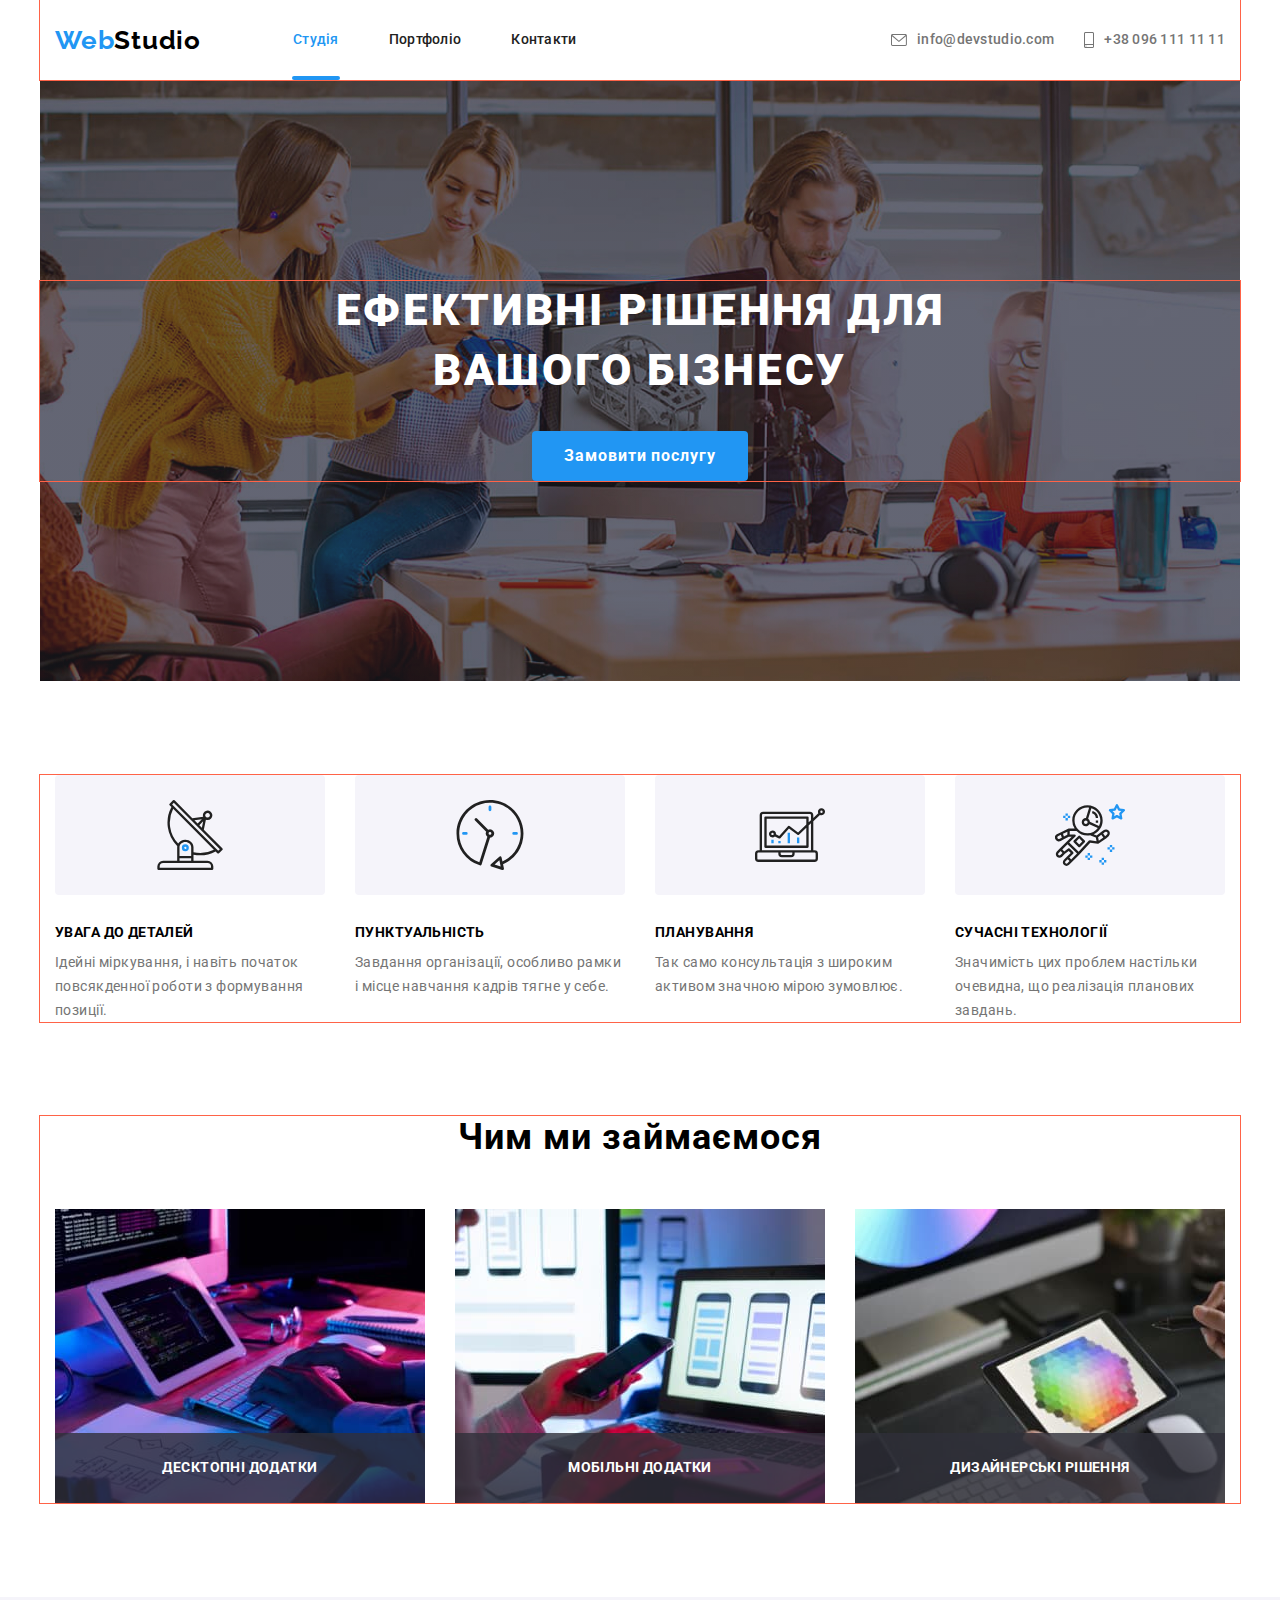
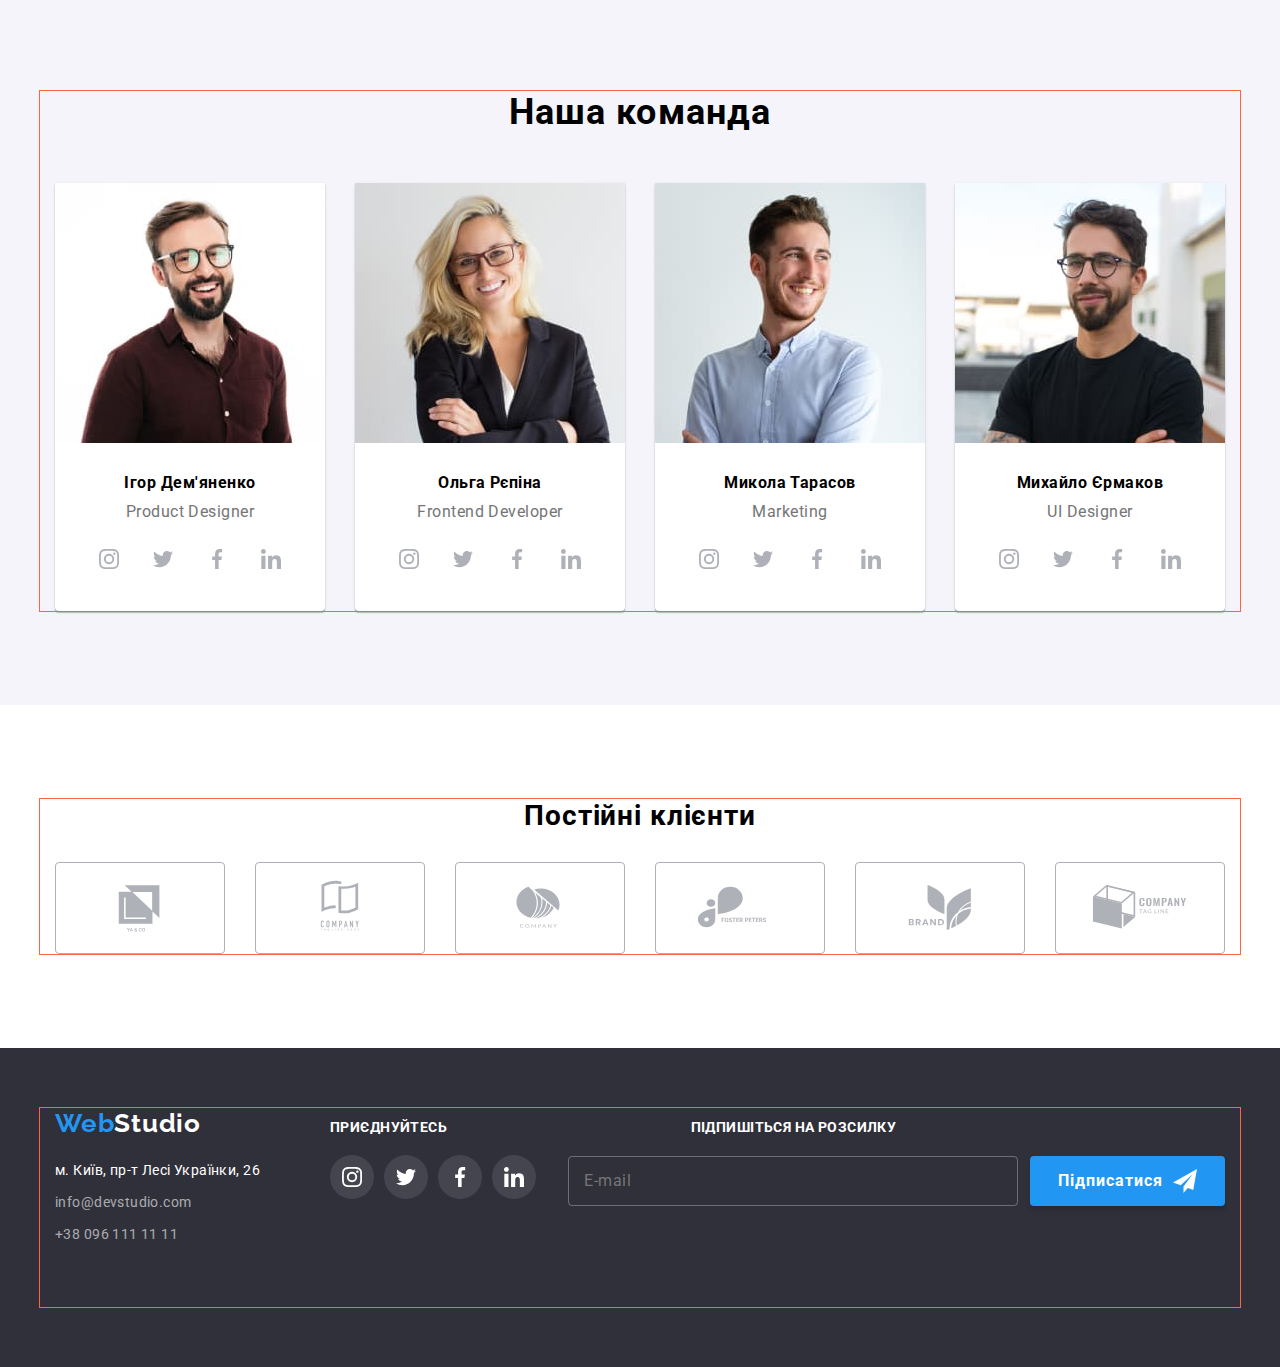
==== commit 7270fcae: "done" ====
--- a/index.html
+++ b/index.html
@@ -270,14 +270,16 @@
               /> -->
 
               <picture class="card__picture">
-                <source class="card__image"
+                <source
+                  class="card__image"
                   srcset="
                     ./images/igor/igor-mobile.jpg    1x,
                     ./images/igor/igor-mobile@2x.jpg 2x
                   "
                   media="(max-width:767px)"
                 />
-                <source class="card__image"
+                <source
+                  class="card__image"
                   srcset="
                     ./images/igor/igor-tablet.jpg    1x,
                     ./images/igor/igor-tablet@2x.jpg 2x
@@ -285,7 +287,8 @@
                   media="(min-width:768px) and (max-width:1199px)"
                 />
                 <!-- <source srcset="./images/igor/igor-desktop.jpg" media="(min-width:1200px)" /> -->
-                <img class="card__image"
+                <img
+                  class="card__image"
                   srcset="
                     ./images/igor/igor-desktop.jpg    1x,
                     ./images/igor/igor-desktop@2x.jpg 2x
@@ -345,14 +348,16 @@
                 width="270"
               />  -->
               <picture>
-                <source class="card__image"
+                <source
+                  class="card__image"
                   srcset="
                     ./images/olga/olga-mobile.jpg    1x,
                     ./images/olga/olga-mobile@2x.jpg 2x
                   "
                   media="(max-width:767px)"
                 />
-                <source class="card__image"
+                <source
+                  class="card__image"
                   srcset="
                     ./images/olga/olga-tablet.jpg    1x,
                     ./images/olga/olga-tablet@2x.jpg 2x
@@ -360,7 +365,8 @@
                   media="(min-width:768px) and (max-width:1199px)"
                 />
                 <!-- <source srcset="./images/igor/igor-desktop.jpg" media="(min-width:1200px)" /> -->
-                <img class="card__image"
+                <img
+                  class="card__image"
                   srcset="
                     ./images/olga/olga-desktop.jpg    1x,
                     ./images/olga/olga-desktop@2x.jpg 2x
@@ -422,14 +428,16 @@
               /> -->
 
               <picture>
-                <source class="card__image"
+                <source
+                  class="card__image"
                   srcset="
                     ./images/mykola/mykola-mobile.jpg    1x,
                     ./images/mykola/mykola-mobile@2x.jpg 2x
                   "
                   media="(max-width:767px)"
                 />
-                <source class="card__image"
+                <source
+                  class="card__image"
                   srcset="
                     ./images/mykola/mykola-tablet.jpg    1x,
                     ./images/mykola/mykola-tablet@2x.jpg 2x
@@ -437,7 +445,8 @@
                   media="(min-width:768px) and (max-width:1199px)"
                 />
                 <!-- <source srcset="./images/igor/igor-desktop.jpg" media="(min-width:1200px)" /> -->
-                <img class="card__image"
+                <img
+                  class="card__image"
                   srcset="
                     ./images/mykola/mykola-desktop.jpg    1x,
                     ./images/mykola/mykola-desktop@2x.jpg 2x
@@ -498,22 +507,25 @@
               /> -->
 
               <picture>
-                <source class="card__image"
+                <source
+                  class="card__image"
                   srcset="
                     ./images/misha/misha-mobile.jpg    1x,
                     ./images/misha/misha-mobile@2x.jpg 2x
                   "
                   media="(max-width:767px)"
                 />
-                <source class="card__image"
+                <source
+                  class="card__image"
                   srcset="
                     ./images/misha/misha-tablet.jpg    1x,
                     ./images/misha/misha-tablet@2x.jpg 2x
                   "
                   media="(min-width:768px) and (max-width:1199px)"
                 />
-               
-                <img class="card__image"
+
+                <img
+                  class="card__image"
                   srcset="
                     ./images/misha/misha-desktop.jpg    1x,
                     ./images/misha/misha-desktop@2x.jpg 2x
@@ -634,15 +646,17 @@
     <footer class="pagefooter">
       <div class="container">
         <div class="wrapper">
-      <div class="tablet-footer">
+          <div class="tablet-footer">
             <div class="navigation">
-              <a href="" class="logo" lang="en">
+              <a href="" class="logo logo--bottom" lang="en">
                 Web<span class="logo__footer">Studio</span>
               </a>
               <address class="adress">
                 <ul class="adress__list">
                   <li class="adress__item">
-                    <span class="adress__text">м. Київ, пр-т Лесі Українки, 26</span>
+                    <span class="adress__text"
+                      >м. Київ, пр-т Лесі Українки, 26</span
+                    >
                   </li>
                   <li class="adress__item">
                     <a href="mailto:info@devstudio.com" class="adress__contact">
@@ -650,12 +664,14 @@
                     </a>
                   </li>
                   <li class="adress__item">
-                    <a href="tel:+380961111111" class="adress__contact">+38 096 111 11 11</a>
+                    <a href="tel:+380961111111" class="adress__contact"
+                      >+38 096 111 11 11</a
+                    >
                   </li>
                 </ul>
               </address>
             </div>
-            
+
             <div class="webs">
               <h3 class="webs__title">приєднуйтесь</h3>
               <ul class="webs__list">
@@ -689,7 +705,7 @@
                 </li>
               </ul>
             </div>
-      </div>
+          </div>
 
           <form class="form" autocomplete="off">
             <div class="field">
--- a/css/main.min.css
+++ b/css/main.min.css
@@ -1 +1 @@
-body{font-family:Roboto,Raleway,sans-serif;color:var(--main-text-color)}h1,h2,h3,h4,h5,h6,p,ul{margin-top:0;margin-bottom:0}ul{list-style:none}picture{display:-webkit-box;display:-ms-flexbox;display:flex}.img-display{display:block;max-width:100%}.container{margin:auto;outline:1px solid tomato;max-width:1200px;padding-left:15px;padding-right:15px}@media screen and (max-width: 767px){.container{position:relative}}@media screen and (min-width: 320px){.container{max-width:480px}}@media screen and (min-width: 768px){.container{max-width:768px}}@media screen and (min-width: 1200px){.container{max-width:1200px}}.pageheader{background-color:#fff;border-bottom-color:#ececec;border-bottom-width:1px;border-bottom-style:solid;max-width:480px;margin:auto}@media screen and (min-width: 768px){.pageheader{max-width:768px}}@media screen and (min-width: 1200px){.pageheader{max-width:1200px}}.pageheader__container{display:-webkit-box;display:-ms-flexbox;display:flex;-webkit-box-align:center;-ms-flex-align:center;align-items:center}@media screen and (max-width: 767px){.pageheader__container{-webkit-box-pack:justify;-ms-flex-pack:justify;justify-content:space-between}}.logo{font-family:Raleway,sans-serif;color:#2196f3;text-decoration:none;font-weight:700;font-size:24px;line-height:1.17;letter-spacing:.03em}@media screen and (min-width: 1200px){.logo{font-size:26px;line-height:1.19}}.logo__header{color:#000}.open-menu-button{display:-webkit-box;display:-ms-flexbox;display:flex;padding:0;margin:10px 0 10px 0;border:none;background-color:rgba(0,0,0,0)}.open-menu-button:hover,.open-menu-button:focus{color:#2196f3}.open-menu-button__icon{fill:currentColor}@media screen and (min-width: 768px){.open-menu-button{display:none}}.not-mobile-nav{display:-webkit-box;display:-ms-flexbox;display:flex;-webkit-box-align:center;-ms-flex-align:center;align-items:center}@media screen and (max-width: 767px){.not-mobile-nav{display:none}}@media screen and (min-width: 768px){.not-mobile-nav{width:100%}}.nav{display:-webkit-box;display:-ms-flexbox;display:flex;-webkit-box-align:center;-ms-flex-align:center;align-items:center}.nav__list{display:-webkit-box;display:-ms-flexbox;display:flex;padding-left:0;margin-left:87px;gap:50px}@media screen and (min-width: 1200px){.nav__list{margin-left:92px}}.nav__studiolink,.nav__portlink,.nav__contlink{display:block;position:relative;color:#212121;font-weight:500;font-size:14px;line-height:1.14;text-decoration:none;letter-spacing:.02em;padding:32px 0;-webkit-transition-property:color;transition-property:color;-webkit-transition-duration:250ms;transition-duration:250ms;-webkit-transition-timing-function:cubic-bezier(0.4, 0, 0.2, 1);transition-timing-function:cubic-bezier(0.4, 0, 0.2, 1)}.nav__studiolink:hover,.nav__studiolink:focus,.nav__portlink:hover,.nav__portlink:focus,.nav__contlink:hover,.nav__contlink:focus{color:#2196f3}.nav__studiolink--active,.nav__portlink--active{color:#2196f3}.nav__studiolink--active:after{content:"";position:absolute;bottom:0;left:50%;-webkit-transform:translate(-50%);transform:translate(-50%);display:block;background-color:#2196f3;width:48px;height:4px;border-radius:2px}.nav__portlink--active:after{content:"";position:absolute;bottom:0;left:50%;-webkit-transform:translate(-50%);transform:translate(-50%);display:block;background-color:#2196f3;width:78px;height:4px;border-radius:2px}.contacts{padding-left:0;margin-left:auto}@media screen and (min-width: 1200px){.contacts{display:-webkit-box;display:-ms-flexbox;display:flex;gap:30px}}.contacts__link{display:-webkit-box;display:-ms-flexbox;display:flex;gap:8px;-webkit-box-align:center;-ms-flex-align:center;align-items:center;color:#757575;font-weight:500;font-size:12px;line-height:1.16;text-decoration:none;letter-spacing:.02em;padding:0;-webkit-transition-property:color;transition-property:color;-webkit-transition-duration:250ms;transition-duration:250ms;-webkit-transition-timing-function:cubic-bezier(0.4, 0, 0.2, 1);transition-timing-function:cubic-bezier(0.4, 0, 0.2, 1)}@media screen and (min-width: 1200px){.contacts__link{font-size:14px;line-height:1.14;gap:10px;-webkit-box-pack:center;-ms-flex-pack:center;justify-content:center}}.contacts__link:hover,.contacts__link:focus{color:#2196f3}.contacts__icon{display:none;fill:currentColor}@media screen and (min-width: 1200px){.contacts__icon{display:block}}.contacts__tablet-icon{display:block;fill:currentColor}@media screen and (min-width: 1200px){.contacts__tablet-icon{display:none}}.hero{padding-top:118px;padding-bottom:118px;margin-right:auto;margin-left:auto;max-width:480px;background-color:#c4c4c4;background-image:-webkit-gradient(linear, left top, right top, from(rgba(47, 48, 58, 0.4)), to(rgba(47, 48, 58, 0.4))),url(../images/hero/hero-mobile.jpg);background-image:linear-gradient(to right, rgba(47, 48, 58, 0.4), rgba(47, 48, 58, 0.4)),url(../images/hero/hero-mobile.jpg);background-repeat:no-repeat;background-position:center;background-size:cover}@media screen and (min-device-pixel-ratio: 2),screen and (-webkit-min-device-pixel-ratio: 2),screen and (min-resolution: 192dpi),screen and (min-resolution: 2dppx){.hero{background-image:-webkit-gradient(linear, left top, right top, from(rgba(47, 48, 58, 0.4)), to(rgba(47, 48, 58, 0.4))),url(../images/hero/hero-mobile@2x.jpg);background-image:linear-gradient(to right, rgba(47, 48, 58, 0.4), rgba(47, 48, 58, 0.4)),url(../images/hero/hero-mobile@2x.jpg)}}@media screen and (min-width: 768px){.hero{max-width:768px;background-image:-webkit-gradient(linear, left top, right top, from(rgba(47, 48, 58, 0.4)), to(rgba(47, 48, 58, 0.4))),url(../images/hero/hero-tablet.jpg);background-image:linear-gradient(to right, rgba(47, 48, 58, 0.4), rgba(47, 48, 58, 0.4)),url(../images/hero/hero-tablet.jpg);background-repeat:no-repeat;background-position:center;background-size:cover}}@media screen and (min-width: 768px)and (min-device-pixel-ratio: 2),screen and (min-width: 768px)and (-webkit-min-device-pixel-ratio: 2),screen and (min-width: 768px)and (min-resolution: 192dpi),screen and (min-width: 768px)and (min-resolution: 2dppx){.hero{background-image:-webkit-gradient(linear, left top, right top, from(rgba(47, 48, 58, 0.4)), to(rgba(47, 48, 58, 0.4))),url(../images/hero/hero-tablet@2x.jpg);background-image:linear-gradient(to right, rgba(47, 48, 58, 0.4), rgba(47, 48, 58, 0.4)),url(../images/hero/hero-tablet@2x.jpg)}}@media screen and (min-width: 1200px){.hero{max-width:1200px;padding:200px 0;background-image:-webkit-gradient(linear, left top, right top, from(rgba(47, 48, 58, 0.4)), to(rgba(47, 48, 58, 0.4))),url(../images/hero/hero.jpg);background-image:linear-gradient(to right, rgba(47, 48, 58, 0.4), rgba(47, 48, 58, 0.4)),url(../images/hero/hero.jpg);background-repeat:no-repeat;background-position:center;background-size:cover}}@media screen and (min-width: 1200px)and (min-device-pixel-ratio: 2),screen and (min-width: 1200px)and (-webkit-min-device-pixel-ratio: 2),screen and (min-width: 1200px)and (min-resolution: 192dpi),screen and (min-width: 1200px)and (min-resolution: 2dppx){.hero{background-image:-webkit-gradient(linear, left top, right top, from(rgba(47, 48, 58, 0.4)), to(rgba(47, 48, 58, 0.4))),url(../images/hero/hero@2x.jpg);background-image:linear-gradient(to right, rgba(47, 48, 58, 0.4), rgba(47, 48, 58, 0.4)),url(../images/hero/hero@2x.jpg)}}.hero__title{color:#fff;font-weight:900;font-size:26px;line-height:1.62;text-align:center;letter-spacing:.06em;text-transform:uppercase;margin-bottom:30px;margin-right:auto;margin-left:auto;max-width:360px}@media screen and (min-width: 1200px){.hero__title{max-width:696px;font-size:44px;line-height:1.36}}.hero__button{display:block;border:none;border-radius:4px;padding:10px 32px;min-width:200px;cursor:pointer;color:#fff;background-color:#2196f3;font-weight:700;font-size:16px;line-height:1.88;letter-spacing:.06em;text-align:center;margin-left:auto;margin-right:auto;-webkit-transition-property:background-color;transition-property:background-color;-webkit-transition-duration:250ms;transition-duration:250ms;-webkit-transition-timing-function:cubic-bezier(0.4, 0, 0.2, 1);transition-timing-function:cubic-bezier(0.4, 0, 0.2, 1)}.hero__button:hover,.hero__button:focus{background-color:#188ce8}.benefits{padding-top:60px;padding-bottom:60px}.benefits__title{font-size:36px;line-height:1.17;text-align:center;letter-spacing:.03em}.benefits__title--hidden{overflow:hidden;position:absolute;white-space:nowrap;clip:rect(0 0 0 0);-webkit-clip-path:inset(50%);clip-path:inset(50%);height:1px;width:1px}.benefits__list{padding-left:0}@media screen and (min-width: 768px){.benefits__list{display:-webkit-box;display:-ms-flexbox;display:flex;-ms-flex-wrap:wrap;flex-wrap:wrap;gap:30px}}@media screen and (min-width: 1200px){.benefits__list{display:-webkit-box;display:-ms-flexbox;display:flex;-ms-flex-wrap:nowrap;flex-wrap:nowrap;gap:30px}}@media screen and (min-width: 768px){.item-about{width:calc((100% - 30px)/2)}}@media screen and (min-width: 1200px){.item-about{width:calc((100% - 90px)/4)}}.item-about__icon{width:70px;height:70px}.item-about__title{font-size:14px;line-height:1.14;letter-spacing:.03em;text-transform:uppercase;margin-bottom:10px}.item-about__discription{font-weight:400;color:#757575;font-size:14px;line-height:1.71;letter-spacing:.03em}.icon-container{background-color:#f5f4fa;height:120px;width:100%;display:-webkit-box;display:-ms-flexbox;display:flex;-webkit-box-pack:center;-ms-flex-pack:center;justify-content:center;-webkit-box-align:center;-ms-flex-align:center;align-items:center;margin-bottom:30px;border-radius:4px}.effort{padding-top:94px;padding-bottom:94px}@media screen and (max-width: 1199px){.effort{display:none}}.effort__title{font-size:36px;line-height:1.17;text-align:center;letter-spacing:.03em;margin-bottom:50px}.effort__list{display:-webkit-box;display:-ms-flexbox;display:flex;gap:30px;padding-left:0}.effort__wrap{position:relative}.effort__image{display:block;max-width:100%}.effort__discription{display:-webkit-box;display:-ms-flexbox;display:flex;-webkit-box-pack:center;-ms-flex-pack:center;justify-content:center;-webkit-box-align:center;-ms-flex-align:center;align-items:center;position:absolute;bottom:0;left:0;width:100%;height:70px;font-size:14px;line-height:1.14;letter-spacing:.03em;text-transform:uppercase;color:#fff;background-color:rgba(47,48,58,.8)}.ourteam{padding-top:60px;padding-bottom:60px;background-color:#f5f4fa}.ourteam__title{font-size:36px;line-height:1.17;text-align:center;letter-spacing:.03em;margin-bottom:50px}.ourteam__list{padding-left:0}@media screen and (min-width: 768px){.ourteam__list{display:-webkit-box;display:-ms-flexbox;display:flex;-ms-flex-wrap:wrap;flex-wrap:wrap;gap:30px}}@media screen and (max-width: 767px){.ourteam__card:not(:last-child){margin-bottom:30px}}.card{background-color:#fff;border-radius:0px 0px 4px 4px;-webkit-box-shadow:0px 1px 3px rgba(0,0,0,.12),0px 1px 1px rgba(0,0,0,.14),0px 2px 1px rgba(0,0,0,.2);box-shadow:0px 1px 3px rgba(0,0,0,.12),0px 1px 1px rgba(0,0,0,.14),0px 2px 1px rgba(0,0,0,.2)}.card__image{display:block;max-width:100%}.card__wrap{padding:24px}@media screen and (min-width: 1200px){.card__wrap{padding:30px}}.card__name{font-size:16px;line-height:1.19;text-align:center;letter-spacing:.03em;margin-bottom:10px}.card__discription{font-weight:400;font-size:16px;line-height:1.19;text-align:center;letter-spacing:.03em;color:#757575;margin-bottom:16px}.media{display:-webkit-box;display:-ms-flexbox;display:flex;-webkit-box-pack:center;-ms-flex-pack:center;justify-content:center;gap:10px;margin:0;padding:0}.media__link{width:44px;height:44px;border-radius:50%;display:-webkit-box;display:-ms-flexbox;display:flex;-webkit-box-align:center;-ms-flex-align:center;align-items:center;-webkit-box-pack:center;-ms-flex-pack:center;justify-content:center;color:#afb1b8;-webkit-transition-property:color,background-color;transition-property:color,background-color;-webkit-transition-duration:250ms;transition-duration:250ms;-webkit-transition-timing-function:cubic-bezier(0.4, 0, 0.2, 1);transition-timing-function:cubic-bezier(0.4, 0, 0.2, 1)}.media__link:hover,.media__link:focus{color:#fff;background-color:#2196f3}.media__image{width:20px;height:20px;fill:currentColor}.clients{padding-top:60px;padding-bottom:60px}.clients__title{font-size:28px;line-height:1.18;text-align:center;letter-spacing:.03em;margin-bottom:30px}.clients__list{margin:0;padding:0;display:-webkit-box;display:-ms-flexbox;display:flex;-webkit-box-pack:center;-ms-flex-pack:center;justify-content:center;gap:30px;-ms-flex-wrap:wrap;flex-wrap:wrap}@media screen and (min-width: 1200px){.clients__list{-ms-flex-wrap:nowrap;flex-wrap:nowrap}}.clients__item{-ms-flex-preferred-size:calc((100% - 30px)/2);flex-basis:calc((100% - 30px)/2)}@media screen and (min-width: 768px){.clients__item{-ms-flex-preferred-size:calc((100% - 60px)/3);flex-basis:calc((100% - 60px)/3)}}.clients__link{color:#afb1b8;width:100%;height:92px;border:1px solid #afb1b8;border-radius:4px;display:-webkit-box;display:-ms-flexbox;display:flex;-webkit-box-pack:center;-ms-flex-pack:center;justify-content:center;-webkit-box-align:center;-ms-flex-align:center;align-items:center;-webkit-transition-property:color,border,-webkit-box-shadow;transition-property:color,border,-webkit-box-shadow;transition-property:color,border,box-shadow;transition-property:color,border,box-shadow,-webkit-box-shadow;-webkit-transition-duration:250ms;transition-duration:250ms;-webkit-transition-timing-function:cubic-bezier(0.4, 0, 0.2, 1);transition-timing-function:cubic-bezier(0.4, 0, 0.2, 1)}.clients__link:hover,.clients__link:focus{color:#2196f3;border:1px solid #2196f3;-webkit-box-shadow:0px 4px 4px rgba(0,0,0,.25);box-shadow:0px 4px 4px rgba(0,0,0,.25)}.clients__logo{fill:currentColor;width:106px;height:60px}.pagefooter{background-color:#2f303a;padding-top:60px;padding-bottom:60px}.wrapper{text-align:center}@media screen and (min-width: 1200px){.wrapper{display:-webkit-box;display:-ms-flexbox;display:flex;-webkit-box-pack:justify;-ms-flex-pack:justify;justify-content:space-between;text-align:left;-webkit-box-align:baseline;-ms-flex-align:baseline;align-items:baseline}}@media screen and (min-width: 768px){.tablet-footer{display:-webkit-box;display:-ms-flexbox;display:flex;-webkit-box-align:baseline;-ms-flex-align:baseline;align-items:baseline}}@media screen and (min-width: 768px)and (max-width: 1199px){.tablet-footer{-ms-flex-pack:distribute;justify-content:space-around}}@media screen and (min-width: 1200px){.tablet-footer{gap:70px}}.logo{font-family:Raleway,sans-serif;color:#2196f3;text-decoration:none;font-weight:700;font-size:24px;line-height:1.17;letter-spacing:.03em;display:inline-block;margin-bottom:20px}.logo__footer{color:#fff}.adress__list{padding:0;margin-bottom:60px}.adress__item:not(:last-child){margin-bottom:8px}.adress__text{font-style:normal;font-weight:400;font-size:14px;line-height:1.71;letter-spacing:.03em;color:#fff}.adress__contact{font-style:normal;font-weight:400;font-size:14px;line-height:1.71;letter-spacing:.03em;color:rgba(255,255,255,.6);text-decoration:none;-webkit-transition-property:color;transition-property:color;-webkit-transition-duration:250ms;transition-duration:250ms;-webkit-transition-timing-function:cubic-bezier(0.4, 0, 0.2, 1);transition-timing-function:cubic-bezier(0.4, 0, 0.2, 1)}.adress__contact:hover,.adress__contact:focus{color:#2196f3}.webs{padding:0;margin-bottom:60px}.webs__title{font-size:14px;line-height:16px;letter-spacing:.03em;text-transform:uppercase;margin-bottom:20px;color:#fff}.webs__list{display:-webkit-box;display:-ms-flexbox;display:flex;-webkit-box-pack:center;-ms-flex-pack:center;justify-content:center;gap:10px;margin:0;padding:0}.webs__link{width:44px;height:44px;display:-webkit-box;display:-ms-flexbox;display:flex;-webkit-box-pack:center;-ms-flex-pack:center;justify-content:center;-webkit-box-align:center;-ms-flex-align:center;align-items:center;border-radius:50%;color:#fff;background-color:rgba(255,255,255,.1);-webkit-transition-property:background-color;transition-property:background-color;-webkit-transition-duration:250ms;transition-duration:250ms;-webkit-transition-timing-function:cubic-bezier(0.4, 0, 0.2, 1);transition-timing-function:cubic-bezier(0.4, 0, 0.2, 1)}.webs__link:hover,.webs__link:focus{background-color:#2196f3}.webs__icon{width:20px;height:20px;fill:currentColor}.form{margin:auto}@media screen and (min-width: 1200px){.form{margin:0;display:-webkit-box;display:-ms-flexbox;display:flex;-webkit-box-align:end;-ms-flex-align:end;align-items:flex-end;-webkit-box-pack:center;-ms-flex-pack:center;justify-content:center;gap:12px}}.form__label{font-weight:700;font-size:14px;line-height:1.14;letter-spacing:.03em;text-transform:uppercase;color:#fff;display:inline-block;margin-bottom:20px}@media screen and (min-width: 768px){.form__label{margin:0}}.form__input{margin-bottom:20px;width:100%;height:50px;padding:15px;border:1px solid rgba(255,255,255,.3);border-radius:4px;background-color:inherit;font-weight:400;font-size:16px;line-height:1.25;letter-spacing:.03em;color:rgba(255,255,255,.6);outline:none}@media screen and (min-width: 768px){.form__input{width:450px;margin:0}}@media screen and (min-width: 768px){.field{display:-webkit-box;display:-ms-flexbox;display:flex;-webkit-box-orient:vertical;-webkit-box-direction:normal;-ms-flex-direction:column;flex-direction:column;gap:20px;-webkit-box-align:center;-ms-flex-align:center;align-items:center}}.sendbutton{display:-webkit-inline-box;display:-ms-inline-flexbox;display:inline-flex;-webkit-box-pack:center;-ms-flex-pack:center;justify-content:center;-webkit-box-align:center;-ms-flex-align:center;align-items:center;gap:10px;background:#2196f3;-webkit-box-shadow:0px 4px 4px rgba(0,0,0,.15);box-shadow:0px 4px 4px rgba(0,0,0,.15);border:none;border-radius:4px;cursor:pointer;padding:10px 28px;font-weight:700;font-size:16px;line-height:1.88;text-align:center;letter-spacing:.06em;color:#fff}.sendbutton__icon{fill:currentColor}.portfolio{padding-top:94px;padding-bottom:94px}.portfolio__title{font-weight:700;font-size:36px;line-height:1.17;text-align:center;letter-spacing:.03em;overflow:hidden;position:absolute;white-space:nowrap;clip:rect(0 0 0 0);-webkit-clip-path:inset(50%);clip-path:inset(50%);height:1px;width:1px}.portfolio__category{display:-webkit-box;display:-ms-flexbox;display:flex;-webkit-box-pack:center;-ms-flex-pack:center;justify-content:center;padding-left:0;gap:8px;margin-bottom:50px}.portfolio__button{color:#212121;background-color:#f5f4fa;font-weight:500;font-size:16px;line-height:1.62;text-align:center;letter-spacing:.03em;border:none;border-radius:4px;padding:6px 22px;-webkit-transition-property:color,background-color,-webkit-box-shadow;transition-property:color,background-color,-webkit-box-shadow;transition-property:color,background-color,box-shadow;transition-property:color,background-color,box-shadow,-webkit-box-shadow;-webkit-transition-duration:250ms;transition-duration:250ms;-webkit-transition-timing-function:cubic-bezier(0.4, 0, 0.2, 1);transition-timing-function:cubic-bezier(0.4, 0, 0.2, 1)}.portfolio__button:hover,.portfolio__button:focus{background-color:#2196f3;color:#fff;-webkit-box-shadow:0px 3px 1px rgba(0,0,0,.1),0px 1px 2px rgba(0,0,0,.08),0px 2px 2px rgba(0,0,0,.12);box-shadow:0px 3px 1px rgba(0,0,0,.1),0px 1px 2px rgba(0,0,0,.08),0px 2px 2px rgba(0,0,0,.12)}.portfolio__works{display:-webkit-box;display:-ms-flexbox;display:flex;-ms-flex-wrap:wrap;flex-wrap:wrap;padding-left:0;gap:30px}.article{width:calc((100% - 60px)/3)}.article__link{text-decoration:none;display:block;-webkit-transition-property:-webkit-box-shadow;transition-property:-webkit-box-shadow;transition-property:box-shadow;transition-property:box-shadow, -webkit-box-shadow;-webkit-transition-duration:250ms;transition-duration:250ms;-webkit-transition-timing-function:cubic-bezier(0.4, 0, 0.2, 1);transition-timing-function:cubic-bezier(0.4, 0, 0.2, 1)}.article__link:hover,.article__link:focus{-webkit-box-shadow:0px 1px 1px rgba(0,0,0,.12),0px 4px 4px rgba(0,0,0,.06),1px 4px 6px rgba(0,0,0,.16);box-shadow:0px 1px 1px rgba(0,0,0,.12),0px 4px 4px rgba(0,0,0,.06),1px 4px 6px rgba(0,0,0,.16)}.article__link:hover .shutter{-webkit-transform:translateY(0);transform:translateY(0)}.article__wrap{position:relative;overflow:hidden}.article__image{display:block;max-width:100%}.article__footer{border-bottom:1px solid #eee;border-right:1px solid #eee;border-left:1px solid #eee;padding:20px 23px 20px 23px}.article__title{font-size:18px;line-height:2;letter-spacing:.06em;color:#212121;margin-bottom:4px}.article__text{font-weight:400;font-size:16px;line-height:1.88;letter-spacing:.03em;color:#757575}.shutter{display:-webkit-box;display:-ms-flexbox;display:flex;-webkit-box-pack:center;-ms-flex-pack:center;justify-content:center;-webkit-box-align:center;-ms-flex-align:center;align-items:center;position:absolute;top:0;left:0;width:100%;height:100%;background-color:rgba(33,150,243,.9);-webkit-transform:translateY(101%);transform:translateY(101%);-webkit-transition-property:-webkit-transform;transition-property:-webkit-transform;transition-property:transform;transition-property:transform, -webkit-transform;-webkit-transition-duration:250ms;transition-duration:250ms;-webkit-transition-timing-function:cubic-bezier(0.4, 0, 0.2, 1);transition-timing-function:cubic-bezier(0.4, 0, 0.2, 1)}.shutter__discription{padding-left:24px;padding-right:24px;width:100%;font-size:18px;line-height:1.56;letter-spacing:.03em;color:#fff}.backdrop{position:fixed;top:0;left:0;width:100%;height:100%;background-color:rgba(0,0,0,.2);opacity:1;scale:1;-webkit-transition:opacity 250ms cubic-bezier(0.4, 0, 0.2, 1);transition:opacity 250ms cubic-bezier(0.4, 0, 0.2, 1)}.backdrop--is-hidden{opacity:0;pointer-events:none}.backdrop--is-hidden .modal{-webkit-transform:translate(-50%, -50%) scale(0);transform:translate(-50%, -50%) scale(0)}.modal{position:absolute;top:50%;left:50%;padding:40px;width:528px;min-height:581px;background-color:#fff;-webkit-box-shadow:0px 1px 3px rgba(0,0,0,.12),0px 1px 1px rgba(0,0,0,.14),0px 2px 1px rgba(0,0,0,.2);box-shadow:0px 1px 3px rgba(0,0,0,.12),0px 1px 1px rgba(0,0,0,.14),0px 2px 1px rgba(0,0,0,.2);border-radius:4px;-webkit-transform:translate(-50%, -50%) scale(1);transform:translate(-50%, -50%) scale(1);-webkit-transition:-webkit-transform 250ms cubic-bezier(0.4, 0, 0.2, 1);transition:-webkit-transform 250ms cubic-bezier(0.4, 0, 0.2, 1);transition:transform 250ms cubic-bezier(0.4, 0, 0.2, 1);transition:transform 250ms cubic-bezier(0.4, 0, 0.2, 1), -webkit-transform 250ms cubic-bezier(0.4, 0, 0.2, 1)}@media screen and (max-width: 1199px){.modal{width:460px;min-height:609px}}.modal__tite{margin-bottom:12px;font-weight:700;font-size:20px;line-height:1.15;text-align:center;letter-spacing:.03em;color:#212121}@media screen and (max-width: 1199px){.modal__tite{font-size:20px;line-height:1.5}}.modal__button{position:absolute;top:8px;right:8px;cursor:pointer;display:-webkit-box;display:-ms-flexbox;display:flex;-webkit-box-pack:center;-ms-flex-pack:center;justify-content:center;-webkit-box-align:center;-ms-flex-align:center;align-items:center;padding:0;width:30px;height:30px;border:1px solid rgba(0,0,0,.1);border-radius:50%;background-color:rgba(0,0,0,0);color:#000}.modal__icon{fill:currentColor;-webkit-transition:fill 250ms cubic-bezier(0.4, 0, 0.2, 1);transition:fill 250ms cubic-bezier(0.4, 0, 0.2, 1)}.modal__icon:hover,.modal__icon:focus{fill:#2196f3}.contact-us__field{position:relative;display:-webkit-box;display:-ms-flexbox;display:flex;-webkit-box-orient:vertical;-webkit-box-direction:normal;-ms-flex-direction:column;flex-direction:column;margin-bottom:10px}.contact-us__title{display:block;font-size:12px;line-height:1.67;letter-spacing:.01em;color:#757575;margin-bottom:4px}.contact-us__textarea{outline:none;resize:none;padding:12px 16px;font-size:12px;line-height:1.67;letter-spacing:.01em;border:1px solid rgba(33,33,33,.2);border-radius:4px;height:120px;-webkit-transition:border-color 250ms cubic-bezier(0.4, 0, 0.2, 1);transition:border-color 250ms cubic-bezier(0.4, 0, 0.2, 1)}.contact-us__textarea::-webkit-input-placeholder{color:rgba(117,117,117,.5)}.contact-us__textarea::-moz-placeholder{color:rgba(117,117,117,.5)}.contact-us__textarea:-ms-input-placeholder{color:rgba(117,117,117,.5)}.contact-us__textarea::-ms-input-placeholder{color:rgba(117,117,117,.5)}.contact-us__textarea::placeholder{color:rgba(117,117,117,.5)}.contact-us__textarea:focus{border-color:#2196f3}.contact-us__input{padding:11px;padding-left:42px;border:1px solid rgba(33,33,33,.2);border-radius:4px;outline:none;-webkit-transition:border-color 250ms cubic-bezier(0.4, 0, 0.2, 1);transition:border-color 250ms cubic-bezier(0.4, 0, 0.2, 1)}.contact-us__input:focus{border-color:#2196f3}.contact-us__input:focus+.contact-us__icon{fill:#188ce8}.contact-us__icon{position:absolute;bottom:0;left:0;-webkit-transform:translateY(-12px);transform:translateY(-12px);margin-left:12px;fill:#212121;-webkit-transition:fill 250ms cubic-bezier(0.4, 0, 0.2, 1);transition:fill 250ms cubic-bezier(0.4, 0, 0.2, 1)}.contact-us__button{display:block;margin-top:30px;padding:10px 52px;margin-left:auto;margin-right:auto;font-weight:700;font-size:16px;line-height:1.88;text-align:center;letter-spacing:.06em;color:#fff;background:#2196f3;-webkit-box-shadow:0px 4px 4px rgba(0,0,0,.15);box-shadow:0px 4px 4px rgba(0,0,0,.15);border:none;border-radius:4px}.checkbox{display:-webkit-box;display:-ms-flexbox;display:flex;-webkit-box-align:center;-ms-flex-align:center;align-items:center;-webkit-box-pack:center;-ms-flex-pack:center;justify-content:center;gap:8px;position:relative;font-size:14px;line-height:1.71;letter-spacing:.03em;color:#757575}@media screen and (max-width: 1199px){.checkbox{font-size:12px;line-height:1.16px}}.checkbox__input{position:absolute;overflow:hidden;white-space:nowrap;clip:rect(0 0 0 0);-webkit-clip-path:inset(50%);clip-path:inset(50%);height:1px;width:1px}.checkbox__input:checked+.checkbox__icon{border:0}.checkbox__input:checked+.checkbox__icon .checkbox__bird{opacity:1}.checkbox__icon{display:-webkit-box;display:-ms-flexbox;display:flex;-webkit-box-align:center;-ms-flex-align:center;align-items:center;width:16px;height:15px;border:2px solid #212121;border-radius:2px}.checkbox__bird{opacity:0}.checkbox__link{color:#2196f3}.menu-container{position:absolute;top:0;left:0;width:100%;padding:48px 40px;background-color:#fff;z-index:2;-webkit-transform:translateY(-100%);transform:translateY(-100%);-webkit-transition:-webkit-transform 250ms linear;transition:-webkit-transform 250ms linear;transition:transform 250ms linear;transition:transform 250ms linear, -webkit-transform 250ms linear}@media screen and (min-width: 768px){.menu-container{display:none}}.menu-container.is-open{-webkit-transform:translateY(0);transform:translateY(0)}.menu-container__close-button{position:absolute;top:10px;right:15px;display:-webkit-box;display:-ms-flexbox;display:flex;padding:0;border:none;background-color:rgba(0,0,0,0)}.menu-container__close-button:hover,.menu-container__close-button:focus{color:#2196f3}.menu-container__icon{fill:currentColor}.mobile-nav{padding:0;margin-bottom:306px}.mobile-nav__item:not(:last-child){margin-bottom:32px}.mobile-nav__studiolink,.mobile-nav__portlink,.mobile-nav__contlink{display:inline-block;position:relative;color:#212121;font-weight:500;font-size:40px;line-height:1.18;text-decoration:none;letter-spacing:.02em;padding-bottom:4px;-webkit-transition-property:color;transition-property:color;-webkit-transition-duration:250ms;transition-duration:250ms;-webkit-transition-timing-function:cubic-bezier(0.4, 0, 0.2, 1);transition-timing-function:cubic-bezier(0.4, 0, 0.2, 1)}.mobile-nav__studiolink:hover,.mobile-nav__studiolink:focus,.mobile-nav__portlink:hover,.mobile-nav__portlink:focus,.mobile-nav__contlink:hover,.mobile-nav__contlink:focus{color:#2196f3}.mobile-nav__studiolink--active,.mobile-nav__portlink--active{color:#2196f3}.mobile-nav__studiolink--active:after{content:"";position:absolute;bottom:0;left:50%;-webkit-transform:translate(-50%);transform:translate(-50%);display:block;background-color:#2196f3;width:139px;height:4px;border-radius:2px}.mobile-nav__portlink--active:after{content:"";position:absolute;bottom:0;left:50%;-webkit-transform:translate(-50%);transform:translate(-50%);display:block;background-color:#2196f3;width:104%;height:4px;border-radius:2px}.mobile-contacts{padding-left:0;margin-bottom:64px}.mobile-contacts__item:not(:last-child){margin-bottom:32px}.mobile-contacts__tel,.mobile-contacts__mail{color:#757575;font-weight:500;text-decoration:none;letter-spacing:.02em;padding:0;-webkit-transition-property:color;transition-property:color;-webkit-transition-duration:250ms;transition-duration:250ms;-webkit-transition-timing-function:cubic-bezier(0.4, 0, 0.2, 1);transition-timing-function:cubic-bezier(0.4, 0, 0.2, 1)}.mobile-contacts__tel:hover,.mobile-contacts__tel:focus,.mobile-contacts__mail:hover,.mobile-contacts__mail:focus{color:#2196f3}.mobile-contacts__tel{font-size:34px;line-height:1.18}.mobile-contacts__mail{font-size:24px;line-height:1.17}.mobile-media{display:-webkit-inline-box;display:-ms-inline-flexbox;display:inline-flex;-webkit-box-align:center;-ms-flex-align:center;align-items:center;padding-left:0}.mobile-media__link{font-weight:500;font-size:18px;line-height:1.22;letter-spacing:.02em;text-decoration:none;color:#757575;-webkit-transition:color 250ms cubic-bezier(0.4, 0, 0.2, 1);transition:color 250ms cubic-bezier(0.4, 0, 0.2, 1)}.mobile-media__link:hover,.mobile-media__link:focus{color:#2196f3}.mobile-media__splitter{display:-webkit-box;display:-ms-flexbox;display:flex;-webkit-box-align:center;-ms-flex-align:center;align-items:center}.mobile-media__line{width:22px;border:1px solid rgba(33,33,33,.2);-webkit-transform:rotate(90deg);transform:rotate(90deg)}/*# sourceMappingURL=main.min.css.map */+body{font-family:Roboto,Raleway,sans-serif;color:var(--main-text-color)}h1,h2,h3,h4,h5,h6,p,ul{margin-top:0;margin-bottom:0}ul{list-style:none}.img-display{display:block;max-width:100%}.container{margin:auto;outline:1px solid tomato;max-width:1200px;padding-left:15px;padding-right:15px}@media screen and (max-width: 767px){.container{position:relative}}@media screen and (min-width: 320px){.container{max-width:480px}}@media screen and (min-width: 768px){.container{max-width:768px}}@media screen and (min-width: 1200px){.container{max-width:1200px}}.pageheader{background-color:#fff;border-bottom-color:#ececec;border-bottom-width:1px;border-bottom-style:solid;max-width:480px;margin:auto}@media screen and (min-width: 768px){.pageheader{max-width:768px}}@media screen and (min-width: 1200px){.pageheader{max-width:1200px}}.pageheader__container{display:-webkit-box;display:-ms-flexbox;display:flex;-webkit-box-align:center;-ms-flex-align:center;align-items:center}@media screen and (max-width: 767px){.pageheader__container{-webkit-box-pack:justify;-ms-flex-pack:justify;justify-content:space-between}}.logo{font-family:Raleway,sans-serif;color:#2196f3;text-decoration:none;font-weight:700;font-size:24px;line-height:1.17;letter-spacing:.03em}@media screen and (min-width: 1200px){.logo{font-size:26px;line-height:1.19}}.logo__header{color:#000}.open-menu-button{display:-webkit-box;display:-ms-flexbox;display:flex;padding:0;margin:10px 0 10px 0;border:none;background-color:rgba(0,0,0,0)}.open-menu-button:hover,.open-menu-button:focus{color:#2196f3}.open-menu-button__icon{fill:currentColor}@media screen and (min-width: 768px){.open-menu-button{display:none}}.not-mobile-nav{display:-webkit-box;display:-ms-flexbox;display:flex;-webkit-box-align:center;-ms-flex-align:center;align-items:center}@media screen and (max-width: 767px){.not-mobile-nav{display:none}}@media screen and (min-width: 768px){.not-mobile-nav{width:100%}}.nav{display:-webkit-box;display:-ms-flexbox;display:flex;-webkit-box-align:center;-ms-flex-align:center;align-items:center}.nav__list{display:-webkit-box;display:-ms-flexbox;display:flex;padding-left:0;margin-left:87px;gap:50px}@media screen and (min-width: 1200px){.nav__list{margin-left:92px}}.nav__studiolink,.nav__portlink,.nav__contlink{display:block;position:relative;color:#212121;font-weight:500;font-size:14px;line-height:1.14;text-decoration:none;letter-spacing:.02em;padding:32px 0;-webkit-transition-property:color;transition-property:color;-webkit-transition-duration:250ms;transition-duration:250ms;-webkit-transition-timing-function:cubic-bezier(0.4, 0, 0.2, 1);transition-timing-function:cubic-bezier(0.4, 0, 0.2, 1)}.nav__studiolink:hover,.nav__studiolink:focus,.nav__portlink:hover,.nav__portlink:focus,.nav__contlink:hover,.nav__contlink:focus{color:#2196f3}.nav__studiolink--active,.nav__portlink--active{color:#2196f3}.nav__studiolink--active:after{content:"";position:absolute;bottom:0;left:50%;-webkit-transform:translate(-50%);transform:translate(-50%);display:block;background-color:#2196f3;width:48px;height:4px;border-radius:2px}.nav__portlink--active:after{content:"";position:absolute;bottom:0;left:50%;-webkit-transform:translate(-50%);transform:translate(-50%);display:block;background-color:#2196f3;width:78px;height:4px;border-radius:2px}.contacts{padding-left:0;margin-left:auto}@media screen and (min-width: 1200px){.contacts{display:-webkit-box;display:-ms-flexbox;display:flex;gap:30px}}.contacts__link{display:-webkit-box;display:-ms-flexbox;display:flex;gap:8px;-webkit-box-align:center;-ms-flex-align:center;align-items:center;color:#757575;font-weight:500;font-size:12px;line-height:1.16;text-decoration:none;letter-spacing:.02em;padding:0;-webkit-transition-property:color;transition-property:color;-webkit-transition-duration:250ms;transition-duration:250ms;-webkit-transition-timing-function:cubic-bezier(0.4, 0, 0.2, 1);transition-timing-function:cubic-bezier(0.4, 0, 0.2, 1)}@media screen and (min-width: 1200px){.contacts__link{font-size:14px;line-height:1.14;gap:10px;-webkit-box-pack:center;-ms-flex-pack:center;justify-content:center}}.contacts__link:hover,.contacts__link:focus{color:#2196f3}.contacts__icon{display:none;fill:currentColor}@media screen and (min-width: 1200px){.contacts__icon{display:block}}.contacts__tablet-icon{display:block;fill:currentColor}@media screen and (min-width: 1200px){.contacts__tablet-icon{display:none}}.hero{padding-top:118px;padding-bottom:118px;margin-right:auto;margin-left:auto;max-width:480px;background-color:#c4c4c4;background-image:-webkit-gradient(linear, left top, right top, from(rgba(47, 48, 58, 0.4)), to(rgba(47, 48, 58, 0.4))),url(../images/hero/hero-mobile.jpg);background-image:linear-gradient(to right, rgba(47, 48, 58, 0.4), rgba(47, 48, 58, 0.4)),url(../images/hero/hero-mobile.jpg);background-repeat:no-repeat;background-position:center;background-size:cover}@media screen and (min-device-pixel-ratio: 2),screen and (-webkit-min-device-pixel-ratio: 2),screen and (min-resolution: 192dpi),screen and (min-resolution: 2dppx){.hero{background-image:-webkit-gradient(linear, left top, right top, from(rgba(47, 48, 58, 0.4)), to(rgba(47, 48, 58, 0.4))),url(../images/hero/hero-mobile@2x.jpg);background-image:linear-gradient(to right, rgba(47, 48, 58, 0.4), rgba(47, 48, 58, 0.4)),url(../images/hero/hero-mobile@2x.jpg)}}@media screen and (min-width: 768px){.hero{max-width:768px;background-image:-webkit-gradient(linear, left top, right top, from(rgba(47, 48, 58, 0.4)), to(rgba(47, 48, 58, 0.4))),url(../images/hero/hero-tablet.jpg);background-image:linear-gradient(to right, rgba(47, 48, 58, 0.4), rgba(47, 48, 58, 0.4)),url(../images/hero/hero-tablet.jpg);background-repeat:no-repeat;background-position:center;background-size:cover}}@media screen and (min-width: 768px)and (min-device-pixel-ratio: 2),screen and (min-width: 768px)and (-webkit-min-device-pixel-ratio: 2),screen and (min-width: 768px)and (min-resolution: 192dpi),screen and (min-width: 768px)and (min-resolution: 2dppx){.hero{background-image:-webkit-gradient(linear, left top, right top, from(rgba(47, 48, 58, 0.4)), to(rgba(47, 48, 58, 0.4))),url(../images/hero/hero-tablet@2x.jpg);background-image:linear-gradient(to right, rgba(47, 48, 58, 0.4), rgba(47, 48, 58, 0.4)),url(../images/hero/hero-tablet@2x.jpg)}}@media screen and (min-width: 1200px){.hero{max-width:1200px;padding:200px 0;background-image:-webkit-gradient(linear, left top, right top, from(rgba(47, 48, 58, 0.4)), to(rgba(47, 48, 58, 0.4))),url(../images/hero/hero.jpg);background-image:linear-gradient(to right, rgba(47, 48, 58, 0.4), rgba(47, 48, 58, 0.4)),url(../images/hero/hero.jpg);background-repeat:no-repeat;background-position:center;background-size:cover}}@media screen and (min-width: 1200px)and (min-device-pixel-ratio: 2),screen and (min-width: 1200px)and (-webkit-min-device-pixel-ratio: 2),screen and (min-width: 1200px)and (min-resolution: 192dpi),screen and (min-width: 1200px)and (min-resolution: 2dppx){.hero{background-image:-webkit-gradient(linear, left top, right top, from(rgba(47, 48, 58, 0.4)), to(rgba(47, 48, 58, 0.4))),url(../images/hero/hero@2x.jpg);background-image:linear-gradient(to right, rgba(47, 48, 58, 0.4), rgba(47, 48, 58, 0.4)),url(../images/hero/hero@2x.jpg)}}.hero__title{color:#fff;font-weight:900;font-size:26px;line-height:1.62;text-align:center;letter-spacing:.06em;text-transform:uppercase;margin-bottom:30px;margin-right:auto;margin-left:auto;max-width:360px}@media screen and (min-width: 1200px){.hero__title{max-width:696px;font-size:44px;line-height:1.36}}.hero__button{display:block;border:none;border-radius:4px;padding:10px 32px;min-width:200px;cursor:pointer;color:#fff;background-color:#2196f3;font-weight:700;font-size:16px;line-height:1.88;letter-spacing:.06em;text-align:center;margin-left:auto;margin-right:auto;-webkit-transition-property:background-color;transition-property:background-color;-webkit-transition-duration:250ms;transition-duration:250ms;-webkit-transition-timing-function:cubic-bezier(0.4, 0, 0.2, 1);transition-timing-function:cubic-bezier(0.4, 0, 0.2, 1)}.hero__button:hover,.hero__button:focus{background-color:#188ce8}.benefits{padding-top:60px;padding-bottom:60px}@media screen and (min-width: 1200px){.benefits{padding-top:94px;padding-bottom:0}}.benefits__title{font-size:36px;line-height:1.17;text-align:center;letter-spacing:.03em}.benefits__title--hidden{overflow:hidden;position:absolute;white-space:nowrap;clip:rect(0 0 0 0);-webkit-clip-path:inset(50%);clip-path:inset(50%);height:1px;width:1px}.benefits__list{padding-left:0}@media screen and (min-width: 768px){.benefits__list{display:-webkit-box;display:-ms-flexbox;display:flex;-ms-flex-wrap:wrap;flex-wrap:wrap;gap:30px}}@media screen and (min-width: 1200px){.benefits__list{display:-webkit-box;display:-ms-flexbox;display:flex;-ms-flex-wrap:nowrap;flex-wrap:nowrap;gap:30px}}@media screen and (min-width: 768px){.item-about{width:calc((100% - 30px)/2)}}@media screen and (min-width: 1200px){.item-about{width:calc((100% - 90px)/4)}}.item-about__icon{width:70px;height:70px}.item-about__title{font-size:14px;line-height:1.14;letter-spacing:.03em;text-transform:uppercase;margin-bottom:10px}.item-about__discription{font-weight:400;color:#757575;font-size:14px;line-height:1.71;letter-spacing:.03em}.icon-container{background-color:#f5f4fa;height:120px;width:100%;display:-webkit-box;display:-ms-flexbox;display:flex;-webkit-box-pack:center;-ms-flex-pack:center;justify-content:center;-webkit-box-align:center;-ms-flex-align:center;align-items:center;margin-bottom:30px;border-radius:4px}.effort{padding-top:94px;padding-bottom:94px}@media screen and (max-width: 1199px){.effort{display:none}}.effort__title{font-size:36px;line-height:1.17;text-align:center;letter-spacing:.03em;margin-bottom:50px}.effort__list{display:-webkit-box;display:-ms-flexbox;display:flex;gap:30px;padding-left:0}.effort__wrap{position:relative}.effort__image{display:block;max-width:100%}.effort__discription{display:-webkit-box;display:-ms-flexbox;display:flex;-webkit-box-pack:center;-ms-flex-pack:center;justify-content:center;-webkit-box-align:center;-ms-flex-align:center;align-items:center;position:absolute;bottom:0;left:0;width:100%;height:70px;font-size:14px;line-height:1.14;letter-spacing:.03em;text-transform:uppercase;color:#fff;background-color:rgba(47,48,58,.8)}.ourteam{padding-top:60px;padding-bottom:60px;background-color:#f5f4fa}@media screen and (min-width: 1200px){.ourteam{padding-top:94px;padding-bottom:94px}}.ourteam__title{font-size:36px;line-height:1.17;text-align:center;letter-spacing:.03em;margin-bottom:50px}.ourteam__list{padding-left:0}@media screen and (min-width: 768px){.ourteam__list{display:-webkit-box;display:-ms-flexbox;display:flex;-ms-flex-wrap:wrap;flex-wrap:wrap;gap:30px}}@media screen and (max-width: 767px){.ourteam__card:not(:last-child){margin-bottom:30px}}.card{background-color:#fff;border-radius:0px 0px 4px 4px;-webkit-box-shadow:0px 1px 3px rgba(0,0,0,.12),0px 1px 1px rgba(0,0,0,.14),0px 2px 1px rgba(0,0,0,.2);box-shadow:0px 1px 3px rgba(0,0,0,.12),0px 1px 1px rgba(0,0,0,.14),0px 2px 1px rgba(0,0,0,.2)}.card__image{display:block;max-width:100%}.card__wrap{padding:24px}@media screen and (min-width: 1200px){.card__wrap{padding:30px}}.card__name{font-size:16px;line-height:1.19;text-align:center;letter-spacing:.03em;margin-bottom:10px}.card__discription{font-weight:400;font-size:16px;line-height:1.19;text-align:center;letter-spacing:.03em;color:#757575;margin-bottom:16px}.media{display:-webkit-box;display:-ms-flexbox;display:flex;-webkit-box-pack:center;-ms-flex-pack:center;justify-content:center;gap:10px;margin:0;padding:0}.media__link{width:44px;height:44px;border-radius:50%;display:-webkit-box;display:-ms-flexbox;display:flex;-webkit-box-align:center;-ms-flex-align:center;align-items:center;-webkit-box-pack:center;-ms-flex-pack:center;justify-content:center;color:#afb1b8;-webkit-transition-property:color,background-color;transition-property:color,background-color;-webkit-transition-duration:250ms;transition-duration:250ms;-webkit-transition-timing-function:cubic-bezier(0.4, 0, 0.2, 1);transition-timing-function:cubic-bezier(0.4, 0, 0.2, 1)}.media__link:hover,.media__link:focus{color:#fff;background-color:#2196f3}.media__image{width:20px;height:20px;fill:currentColor}.clients{padding-top:60px;padding-bottom:60px}@media screen and (min-width: 1200px){.clients{padding-top:94px;padding-bottom:94px}}.clients__title{font-size:28px;line-height:1.18;text-align:center;letter-spacing:.03em;margin-bottom:30px}.clients__list{margin:0;padding:0;display:-webkit-box;display:-ms-flexbox;display:flex;-webkit-box-pack:center;-ms-flex-pack:center;justify-content:center;gap:30px;-ms-flex-wrap:wrap;flex-wrap:wrap}@media screen and (min-width: 1200px){.clients__list{-ms-flex-wrap:nowrap;flex-wrap:nowrap}}.clients__item{-ms-flex-preferred-size:calc((100% - 30px)/2);flex-basis:calc((100% - 30px)/2)}@media screen and (min-width: 768px){.clients__item{-ms-flex-preferred-size:calc((100% - 60px)/3);flex-basis:calc((100% - 60px)/3)}}.clients__link{color:#afb1b8;width:100%;height:92px;border:1px solid #afb1b8;border-radius:4px;display:-webkit-box;display:-ms-flexbox;display:flex;-webkit-box-pack:center;-ms-flex-pack:center;justify-content:center;-webkit-box-align:center;-ms-flex-align:center;align-items:center;-webkit-transition-property:color,border,-webkit-box-shadow;transition-property:color,border,-webkit-box-shadow;transition-property:color,border,box-shadow;transition-property:color,border,box-shadow,-webkit-box-shadow;-webkit-transition-duration:250ms;transition-duration:250ms;-webkit-transition-timing-function:cubic-bezier(0.4, 0, 0.2, 1);transition-timing-function:cubic-bezier(0.4, 0, 0.2, 1)}.clients__link:hover,.clients__link:focus{color:#2196f3;border:1px solid #2196f3;-webkit-box-shadow:0px 4px 4px rgba(0,0,0,.25);box-shadow:0px 4px 4px rgba(0,0,0,.25)}.clients__logo{fill:currentColor;width:106px;height:60px}.pagefooter{background-color:#2f303a;padding-top:60px;padding-bottom:60px}.wrapper{text-align:center}@media screen and (min-width: 1200px){.wrapper{display:-webkit-box;display:-ms-flexbox;display:flex;-webkit-box-pack:justify;-ms-flex-pack:justify;justify-content:space-between;text-align:left;-webkit-box-align:baseline;-ms-flex-align:baseline;align-items:baseline}}@media screen and (min-width: 768px){.tablet-footer{display:-webkit-box;display:-ms-flexbox;display:flex;-webkit-box-align:baseline;-ms-flex-align:baseline;align-items:baseline}}@media screen and (min-width: 768px)and (max-width: 1199px){.tablet-footer{-ms-flex-pack:distribute;justify-content:space-around}}@media screen and (min-width: 1200px){.tablet-footer{gap:70px}}.logo{font-family:Raleway,sans-serif;color:#2196f3;text-decoration:none;font-weight:700;font-size:24px;line-height:1.17;letter-spacing:.03em;display:inline-block}@media screen and (min-width: 1200px){.logo{font-size:26px;line-height:1.19}}.logo__footer{color:#fff}.logo--bottom{margin-bottom:20px}.adress__list{padding:0;margin-bottom:60px}.adress__item:not(:last-child){margin-bottom:8px}.adress__text{font-style:normal;font-weight:400;font-size:14px;line-height:1.71;letter-spacing:.03em;color:#fff}.adress__contact{font-style:normal;font-weight:400;font-size:14px;line-height:1.71;letter-spacing:.03em;color:rgba(255,255,255,.6);text-decoration:none;-webkit-transition-property:color;transition-property:color;-webkit-transition-duration:250ms;transition-duration:250ms;-webkit-transition-timing-function:cubic-bezier(0.4, 0, 0.2, 1);transition-timing-function:cubic-bezier(0.4, 0, 0.2, 1)}.adress__contact:hover,.adress__contact:focus{color:#2196f3}.webs{padding:0;margin-bottom:60px}.webs__title{font-size:14px;line-height:16px;letter-spacing:.03em;text-transform:uppercase;margin-bottom:20px;color:#fff}.webs__list{display:-webkit-box;display:-ms-flexbox;display:flex;-webkit-box-pack:center;-ms-flex-pack:center;justify-content:center;gap:10px;margin:0;padding:0}.webs__link{width:44px;height:44px;display:-webkit-box;display:-ms-flexbox;display:flex;-webkit-box-pack:center;-ms-flex-pack:center;justify-content:center;-webkit-box-align:center;-ms-flex-align:center;align-items:center;border-radius:50%;color:#fff;background-color:rgba(255,255,255,.1);-webkit-transition-property:background-color;transition-property:background-color;-webkit-transition-duration:250ms;transition-duration:250ms;-webkit-transition-timing-function:cubic-bezier(0.4, 0, 0.2, 1);transition-timing-function:cubic-bezier(0.4, 0, 0.2, 1)}.webs__link:hover,.webs__link:focus{background-color:#2196f3}.webs__icon{width:20px;height:20px;fill:currentColor}.form{margin:auto}@media screen and (min-width: 1200px){.form{margin:0;display:-webkit-box;display:-ms-flexbox;display:flex;-webkit-box-align:end;-ms-flex-align:end;align-items:flex-end;-webkit-box-pack:center;-ms-flex-pack:center;justify-content:center;gap:12px}}.form__label{font-weight:700;font-size:14px;line-height:1.14;letter-spacing:.03em;text-transform:uppercase;color:#fff;display:inline-block;margin-bottom:20px}@media screen and (min-width: 768px){.form__label{margin:0}}.form__input{margin-bottom:20px;width:100%;height:50px;padding:15px;border:1px solid rgba(255,255,255,.3);border-radius:4px;background-color:inherit;font-weight:400;font-size:16px;line-height:1.25;letter-spacing:.03em;color:rgba(255,255,255,.6);outline:none}@media screen and (min-width: 768px){.form__input{width:450px}}@media screen and (min-width: 1200px){.form__input{margin:0}}@media screen and (min-width: 768px){.field{display:-webkit-box;display:-ms-flexbox;display:flex;-webkit-box-orient:vertical;-webkit-box-direction:normal;-ms-flex-direction:column;flex-direction:column;gap:20px;-webkit-box-align:center;-ms-flex-align:center;align-items:center}}.sendbutton{display:-webkit-inline-box;display:-ms-inline-flexbox;display:inline-flex;-webkit-box-pack:center;-ms-flex-pack:center;justify-content:center;-webkit-box-align:center;-ms-flex-align:center;align-items:center;gap:10px;background:#2196f3;-webkit-box-shadow:0px 4px 4px rgba(0,0,0,.15);box-shadow:0px 4px 4px rgba(0,0,0,.15);border:none;border-radius:4px;cursor:pointer;padding:10px 28px;font-weight:700;font-size:16px;line-height:1.88;text-align:center;letter-spacing:.06em;color:#fff}.sendbutton__icon{fill:currentColor}.portfolio{padding-top:60px;padding-bottom:60px}@media screen and (min-width: 1200px){.portfolio{padding-top:94px;padding-bottom:94px}}.portfolio__title{font-weight:700;font-size:36px;line-height:1.17;text-align:center;letter-spacing:.03em;overflow:hidden;position:absolute;white-space:nowrap;clip:rect(0 0 0 0);-webkit-clip-path:inset(50%);clip-path:inset(50%);height:1px;width:1px}.portfolio__category{display:-webkit-box;display:-ms-flexbox;display:flex;-ms-flex-wrap:wrap;flex-wrap:wrap;padding-left:0;gap:8px;margin-bottom:40px}@media screen and (max-width: 767px){.portfolio__category{width:326px}}@media screen and (min-width: 768px){.portfolio__category{width:auto;-webkit-box-pack:center;-ms-flex-pack:center;justify-content:center;margin-bottom:30px}}@media screen and (min-width: 1200px){.portfolio__category{margin-bottom:50px}}.portfolio__button{color:#212121;background-color:#f5f4fa;font-weight:500;font-size:16px;line-height:1.62;text-align:center;letter-spacing:.03em;border:none;border-radius:4px;padding:6px 22px;-webkit-transition-property:color,background-color,-webkit-box-shadow;transition-property:color,background-color,-webkit-box-shadow;transition-property:color,background-color,box-shadow;transition-property:color,background-color,box-shadow,-webkit-box-shadow;-webkit-transition-duration:250ms;transition-duration:250ms;-webkit-transition-timing-function:cubic-bezier(0.4, 0, 0.2, 1);transition-timing-function:cubic-bezier(0.4, 0, 0.2, 1)}.portfolio__button:hover,.portfolio__button:focus{background-color:#2196f3;color:#fff;-webkit-box-shadow:0px 3px 1px rgba(0,0,0,.1),0px 1px 2px rgba(0,0,0,.08),0px 2px 2px rgba(0,0,0,.12);box-shadow:0px 3px 1px rgba(0,0,0,.1),0px 1px 2px rgba(0,0,0,.08),0px 2px 2px rgba(0,0,0,.12)}.portfolio__works{padding-left:0}@media screen and (min-width: 768px){.portfolio__works{display:-webkit-box;display:-ms-flexbox;display:flex;-ms-flex-wrap:wrap;flex-wrap:wrap;gap:30px}}@media screen and (max-width: 767px){.portfolio__article:not(:last-child){margin-bottom:30px}}@media screen and (min-width: 768px){.article{width:calc((100% - 30px)/2)}}@media screen and (min-width: 1200px){.article{width:calc((100% - 60px)/3)}}.article__link{text-decoration:none;display:block;-webkit-transition-property:-webkit-box-shadow;transition-property:-webkit-box-shadow;transition-property:box-shadow;transition-property:box-shadow, -webkit-box-shadow;-webkit-transition-duration:250ms;transition-duration:250ms;-webkit-transition-timing-function:cubic-bezier(0.4, 0, 0.2, 1);transition-timing-function:cubic-bezier(0.4, 0, 0.2, 1)}.article__link:hover,.article__link:focus{-webkit-box-shadow:0px 1px 1px rgba(0,0,0,.12),0px 4px 4px rgba(0,0,0,.06),1px 4px 6px rgba(0,0,0,.16);box-shadow:0px 1px 1px rgba(0,0,0,.12),0px 4px 4px rgba(0,0,0,.06),1px 4px 6px rgba(0,0,0,.16)}.article__link:hover .shutter{-webkit-transform:translateY(0);transform:translateY(0)}.article__wrap{position:relative;overflow:hidden}.article__image{display:block;width:100%}.article__footer{border-bottom:1px solid #eee;border-right:1px solid #eee;border-left:1px solid #eee;padding:20px 23px 20px 23px}@media screen and (min-width: 768px)and (max-width: 1199px){.article__footer--tablet{padding:20px 23px 56px 23px}}.article__title{font-size:18px;line-height:2;letter-spacing:.06em;color:#212121;margin-bottom:4px}.article__text{font-weight:400;font-size:16px;line-height:1.88;letter-spacing:.03em;color:#757575}.shutter{display:-webkit-box;display:-ms-flexbox;display:flex;-webkit-box-pack:center;-ms-flex-pack:center;justify-content:center;-webkit-box-align:center;-ms-flex-align:center;align-items:center;position:absolute;top:0;left:0;width:100%;height:100%;background-color:rgba(33,150,243,.9);-webkit-transform:translateY(101%);transform:translateY(101%);-webkit-transition-property:-webkit-transform;transition-property:-webkit-transform;transition-property:transform;transition-property:transform, -webkit-transform;-webkit-transition-duration:250ms;transition-duration:250ms;-webkit-transition-timing-function:cubic-bezier(0.4, 0, 0.2, 1);transition-timing-function:cubic-bezier(0.4, 0, 0.2, 1)}.shutter__discription{padding-left:24px;padding-right:24px;width:100%;font-size:18px;line-height:1.56;letter-spacing:.03em;color:#fff}.backdrop{position:fixed;top:0;left:0;width:100%;height:100%;background-color:rgba(0,0,0,.2);opacity:1;scale:1;-webkit-transition:opacity 250ms cubic-bezier(0.4, 0, 0.2, 1);transition:opacity 250ms cubic-bezier(0.4, 0, 0.2, 1)}.backdrop--is-hidden{opacity:0;pointer-events:none}.backdrop--is-hidden .modal{-webkit-transform:translate(-50%, -50%) scale(0);transform:translate(-50%, -50%) scale(0)}.modal{position:absolute;top:50%;left:50%;padding:40px;width:528px;min-height:581px;background-color:#fff;-webkit-box-shadow:0px 1px 3px rgba(0,0,0,.12),0px 1px 1px rgba(0,0,0,.14),0px 2px 1px rgba(0,0,0,.2);box-shadow:0px 1px 3px rgba(0,0,0,.12),0px 1px 1px rgba(0,0,0,.14),0px 2px 1px rgba(0,0,0,.2);border-radius:4px;-webkit-transform:translate(-50%, -50%) scale(1);transform:translate(-50%, -50%) scale(1);-webkit-transition:-webkit-transform 250ms cubic-bezier(0.4, 0, 0.2, 1);transition:-webkit-transform 250ms cubic-bezier(0.4, 0, 0.2, 1);transition:transform 250ms cubic-bezier(0.4, 0, 0.2, 1);transition:transform 250ms cubic-bezier(0.4, 0, 0.2, 1), -webkit-transform 250ms cubic-bezier(0.4, 0, 0.2, 1)}@media screen and (max-width: 1199px){.modal{width:460px;min-height:609px}}.modal__tite{margin-bottom:12px;font-weight:700;font-size:20px;line-height:1.15;text-align:center;letter-spacing:.03em;color:#212121}@media screen and (max-width: 1199px){.modal__tite{font-size:20px;line-height:1.5}}.modal__button{position:absolute;top:8px;right:8px;cursor:pointer;display:-webkit-box;display:-ms-flexbox;display:flex;-webkit-box-pack:center;-ms-flex-pack:center;justify-content:center;-webkit-box-align:center;-ms-flex-align:center;align-items:center;padding:0;width:30px;height:30px;border:1px solid rgba(0,0,0,.1);border-radius:50%;background-color:rgba(0,0,0,0);color:#000}.modal__icon{fill:currentColor;-webkit-transition:fill 250ms cubic-bezier(0.4, 0, 0.2, 1);transition:fill 250ms cubic-bezier(0.4, 0, 0.2, 1)}.modal__icon:hover,.modal__icon:focus{fill:#2196f3}.contact-us__field{position:relative;display:-webkit-box;display:-ms-flexbox;display:flex;-webkit-box-orient:vertical;-webkit-box-direction:normal;-ms-flex-direction:column;flex-direction:column;margin-bottom:10px}.contact-us__title{display:block;font-size:12px;line-height:1.67;letter-spacing:.01em;color:#757575;margin-bottom:4px}.contact-us__textarea{outline:none;resize:none;padding:12px 16px;font-size:12px;line-height:1.67;letter-spacing:.01em;border:1px solid rgba(33,33,33,.2);border-radius:4px;height:120px;-webkit-transition:border-color 250ms cubic-bezier(0.4, 0, 0.2, 1);transition:border-color 250ms cubic-bezier(0.4, 0, 0.2, 1)}.contact-us__textarea::-webkit-input-placeholder{color:rgba(117,117,117,.5)}.contact-us__textarea::-moz-placeholder{color:rgba(117,117,117,.5)}.contact-us__textarea:-ms-input-placeholder{color:rgba(117,117,117,.5)}.contact-us__textarea::-ms-input-placeholder{color:rgba(117,117,117,.5)}.contact-us__textarea::placeholder{color:rgba(117,117,117,.5)}.contact-us__textarea:focus{border-color:#2196f3}.contact-us__input{padding:11px;padding-left:42px;border:1px solid rgba(33,33,33,.2);border-radius:4px;outline:none;-webkit-transition:border-color 250ms cubic-bezier(0.4, 0, 0.2, 1);transition:border-color 250ms cubic-bezier(0.4, 0, 0.2, 1)}.contact-us__input:focus{border-color:#2196f3}.contact-us__input:focus+.contact-us__icon{fill:#188ce8}.contact-us__icon{position:absolute;bottom:0;left:0;-webkit-transform:translateY(-12px);transform:translateY(-12px);margin-left:12px;fill:#212121;-webkit-transition:fill 250ms cubic-bezier(0.4, 0, 0.2, 1);transition:fill 250ms cubic-bezier(0.4, 0, 0.2, 1)}.contact-us__button{display:block;margin-top:30px;padding:10px 52px;margin-left:auto;margin-right:auto;font-weight:700;font-size:16px;line-height:1.88;text-align:center;letter-spacing:.06em;color:#fff;background:#2196f3;-webkit-box-shadow:0px 4px 4px rgba(0,0,0,.15);box-shadow:0px 4px 4px rgba(0,0,0,.15);border:none;border-radius:4px}.checkbox{display:-webkit-box;display:-ms-flexbox;display:flex;-webkit-box-align:center;-ms-flex-align:center;align-items:center;-webkit-box-pack:center;-ms-flex-pack:center;justify-content:center;gap:8px;position:relative;font-size:14px;line-height:1.71;letter-spacing:.03em;color:#757575}@media screen and (max-width: 1199px){.checkbox{font-size:12px;line-height:1.16px}}.checkbox__input{position:absolute;overflow:hidden;white-space:nowrap;clip:rect(0 0 0 0);-webkit-clip-path:inset(50%);clip-path:inset(50%);height:1px;width:1px}.checkbox__input:checked+.checkbox__icon{border:0}.checkbox__input:checked+.checkbox__icon .checkbox__bird{opacity:1}.checkbox__icon{display:-webkit-box;display:-ms-flexbox;display:flex;-webkit-box-align:center;-ms-flex-align:center;align-items:center;width:16px;height:15px;border:2px solid #212121;border-radius:2px}.checkbox__bird{opacity:0}.checkbox__link{color:#2196f3}.menu-container{position:absolute;top:0;left:0;width:100%;padding:48px 40px;background-color:#fff;z-index:2;-webkit-transform:translateY(-100%);transform:translateY(-100%);-webkit-transition:-webkit-transform 250ms linear;transition:-webkit-transform 250ms linear;transition:transform 250ms linear;transition:transform 250ms linear, -webkit-transform 250ms linear}@media screen and (min-width: 768px){.menu-container{display:none}}.menu-container.is-open{-webkit-transform:translateY(0);transform:translateY(0)}.menu-container__close-button{position:absolute;top:10px;right:15px;display:-webkit-box;display:-ms-flexbox;display:flex;padding:0;border:none;background-color:rgba(0,0,0,0)}.menu-container__close-button:hover,.menu-container__close-button:focus{color:#2196f3}.menu-container__icon{fill:currentColor}.mobile-nav{padding:0;margin-bottom:306px}.mobile-nav__item:not(:last-child){margin-bottom:32px}.mobile-nav__studiolink,.mobile-nav__portlink,.mobile-nav__contlink{display:inline-block;position:relative;color:#212121;font-weight:500;font-size:40px;line-height:1.18;text-decoration:none;letter-spacing:.02em;padding-bottom:4px;-webkit-transition-property:color;transition-property:color;-webkit-transition-duration:250ms;transition-duration:250ms;-webkit-transition-timing-function:cubic-bezier(0.4, 0, 0.2, 1);transition-timing-function:cubic-bezier(0.4, 0, 0.2, 1)}.mobile-nav__studiolink:hover,.mobile-nav__studiolink:focus,.mobile-nav__portlink:hover,.mobile-nav__portlink:focus,.mobile-nav__contlink:hover,.mobile-nav__contlink:focus{color:#2196f3}.mobile-nav__studiolink--active,.mobile-nav__portlink--active{color:#2196f3}.mobile-nav__studiolink--active:after{content:"";position:absolute;bottom:0;left:50%;-webkit-transform:translate(-50%);transform:translate(-50%);display:block;background-color:#2196f3;width:139px;height:4px;border-radius:2px}.mobile-nav__portlink--active:after{content:"";position:absolute;bottom:0;left:50%;-webkit-transform:translate(-50%);transform:translate(-50%);display:block;background-color:#2196f3;width:104%;height:4px;border-radius:2px}.mobile-contacts{padding-left:0;margin-bottom:64px}.mobile-contacts__item:not(:last-child){margin-bottom:32px}.mobile-contacts__tel,.mobile-contacts__mail{color:#757575;font-weight:500;text-decoration:none;letter-spacing:.02em;padding:0;-webkit-transition-property:color;transition-property:color;-webkit-transition-duration:250ms;transition-duration:250ms;-webkit-transition-timing-function:cubic-bezier(0.4, 0, 0.2, 1);transition-timing-function:cubic-bezier(0.4, 0, 0.2, 1)}.mobile-contacts__tel:hover,.mobile-contacts__tel:focus,.mobile-contacts__mail:hover,.mobile-contacts__mail:focus{color:#2196f3}.mobile-contacts__tel{font-size:34px;line-height:1.18}.mobile-contacts__mail{font-size:24px;line-height:1.17}.mobile-media{display:-webkit-box;display:-ms-flexbox;display:flex;-ms-flex-wrap:wrap;flex-wrap:wrap;-webkit-box-align:center;-ms-flex-align:center;align-items:center;padding-left:0}.mobile-media__link{font-weight:500;font-size:18px;line-height:1.22;letter-spacing:.02em;text-decoration:none;color:#757575;-webkit-transition:color 250ms cubic-bezier(0.4, 0, 0.2, 1);transition:color 250ms cubic-bezier(0.4, 0, 0.2, 1)}.mobile-media__link:hover,.mobile-media__link:focus{color:#2196f3}.mobile-media__splitter{display:-webkit-box;display:-ms-flexbox;display:flex;-webkit-box-align:center;-ms-flex-align:center;align-items:center}.mobile-media__line{width:22px;border:1px solid rgba(33,33,33,.2);-webkit-transform:rotate(90deg);transform:rotate(90deg)}/*# sourceMappingURL=main.min.css.map */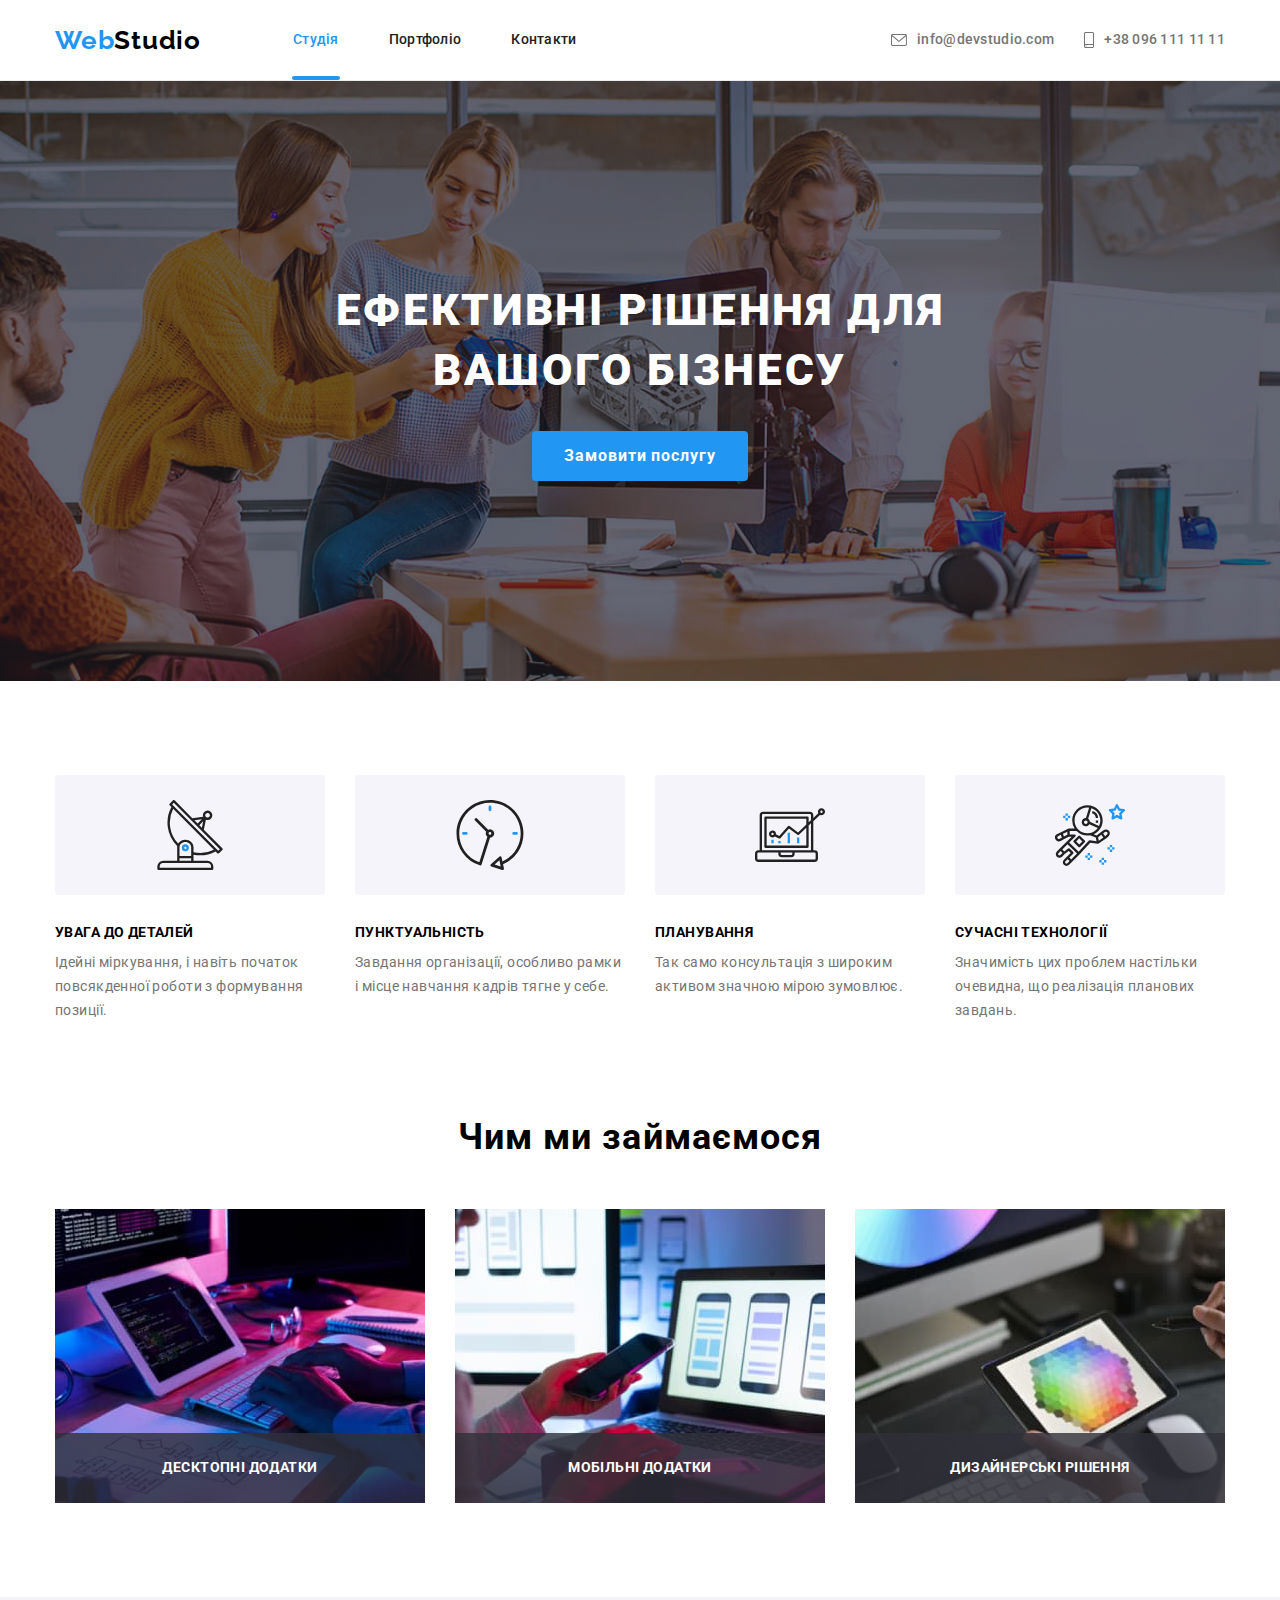
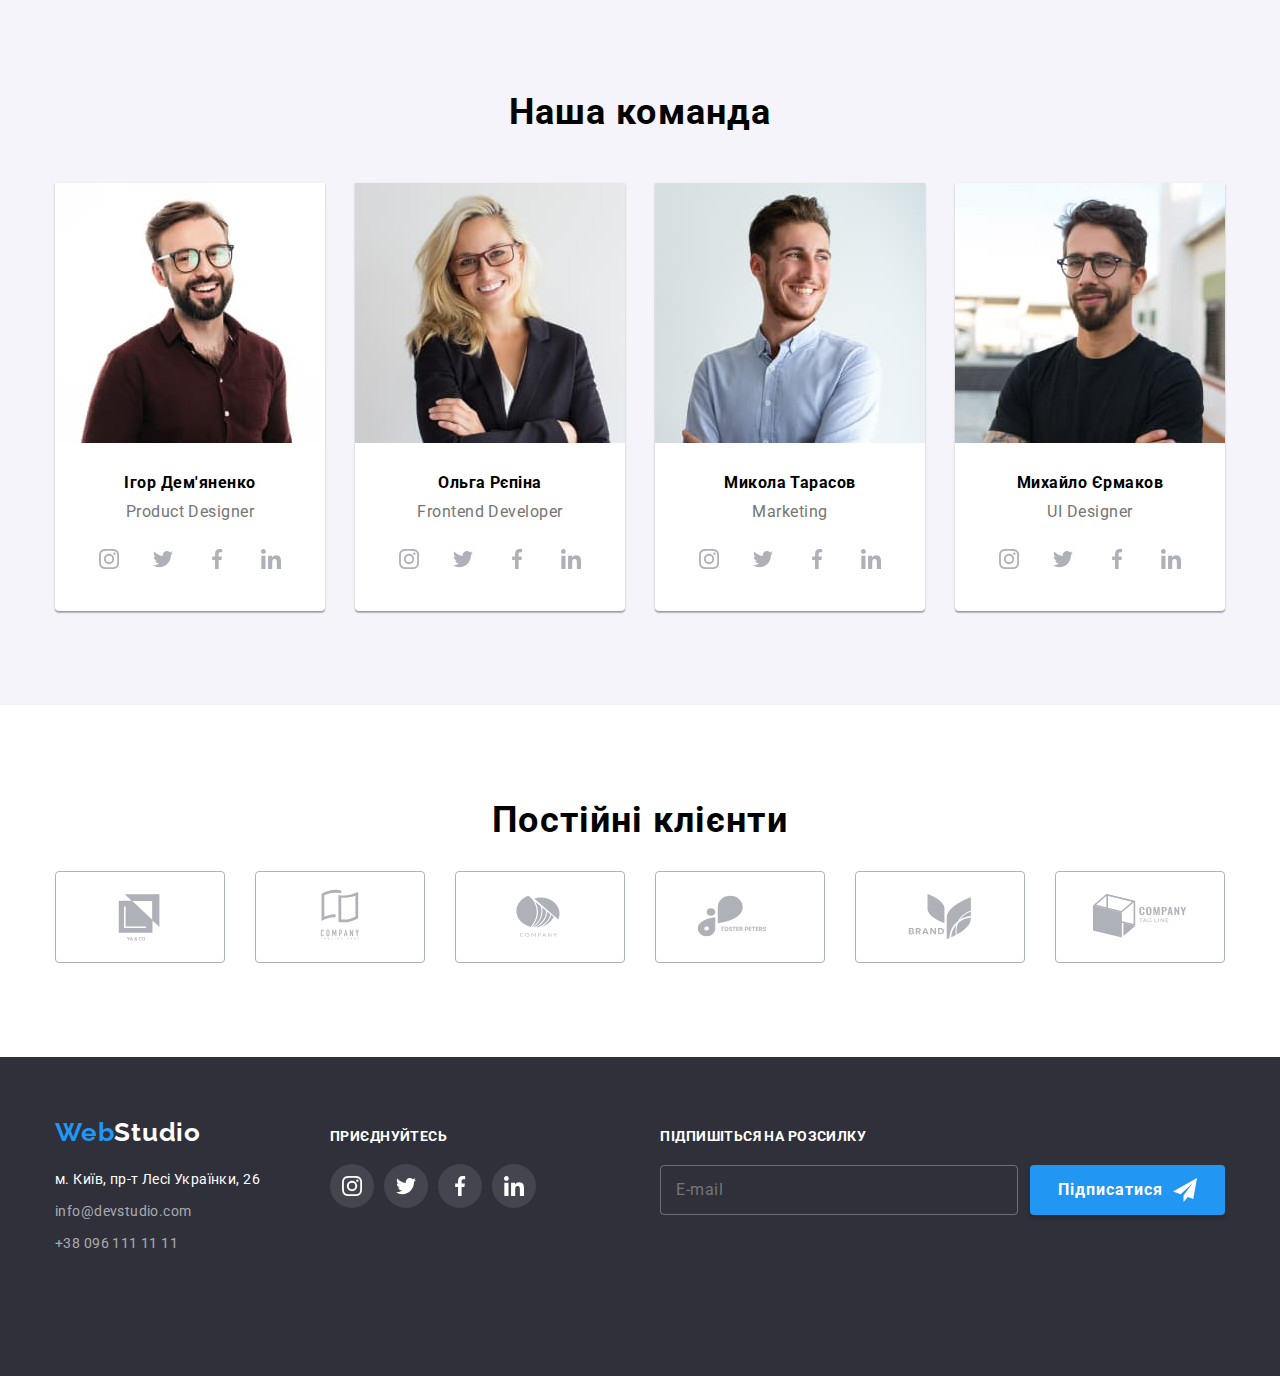
==== commit afb0b4b9: "done" ====
--- a/index.html
+++ b/index.html
@@ -223,6 +223,7 @@
             <li class="effort__item">
               <div class="effort__wrap">
                 <img
+                  srcset="./images/coding.jpg 1x, ./images/coding@2x.jpg 2x"
                   src="./images/coding.jpg"
                   alt="написання коду"
                   class="effort__image"
@@ -234,6 +235,10 @@
             <li class="effort__item">
               <div class="effort__wrap">
                 <img
+                  srcset="
+                    ./images/modificating-desktop.jpg    1x,
+                    ./images/modificating-desktop@2x.jpg 2x
+                  "
                   src="./images/modificating-desktop.jpg"
                   alt="модифікація рабочого столу"
                   class="effort__image"
@@ -245,6 +250,10 @@
             <li class="effort__item">
               <div class="effort__wrap">
                 <img
+                  srcset="
+                    ./images/designing.jpg    1x,
+                    ./images/designing@2x.jpg 2x
+                  "
                   src="./images/designing.jpg"
                   alt="дизайн"
                   class="effort__image"
--- a/css/main.min.css
+++ b/css/main.min.css
@@ -1 +1 @@
-body{font-family:Roboto,Raleway,sans-serif;color:var(--main-text-color)}h1,h2,h3,h4,h5,h6,p,ul{margin-top:0;margin-bottom:0}ul{list-style:none}.img-display{display:block;max-width:100%}.container{margin:auto;outline:1px solid tomato;max-width:1200px;padding-left:15px;padding-right:15px}@media screen and (max-width: 767px){.container{position:relative}}@media screen and (min-width: 320px){.container{max-width:480px}}@media screen and (min-width: 768px){.container{max-width:768px}}@media screen and (min-width: 1200px){.container{max-width:1200px}}.pageheader{background-color:#fff;border-bottom-color:#ececec;border-bottom-width:1px;border-bottom-style:solid;max-width:480px;margin:auto}@media screen and (min-width: 768px){.pageheader{max-width:768px}}@media screen and (min-width: 1200px){.pageheader{max-width:1200px}}.pageheader__container{display:-webkit-box;display:-ms-flexbox;display:flex;-webkit-box-align:center;-ms-flex-align:center;align-items:center}@media screen and (max-width: 767px){.pageheader__container{-webkit-box-pack:justify;-ms-flex-pack:justify;justify-content:space-between}}.logo{font-family:Raleway,sans-serif;color:#2196f3;text-decoration:none;font-weight:700;font-size:24px;line-height:1.17;letter-spacing:.03em}@media screen and (min-width: 1200px){.logo{font-size:26px;line-height:1.19}}.logo__header{color:#000}.open-menu-button{display:-webkit-box;display:-ms-flexbox;display:flex;padding:0;margin:10px 0 10px 0;border:none;background-color:rgba(0,0,0,0)}.open-menu-button:hover,.open-menu-button:focus{color:#2196f3}.open-menu-button__icon{fill:currentColor}@media screen and (min-width: 768px){.open-menu-button{display:none}}.not-mobile-nav{display:-webkit-box;display:-ms-flexbox;display:flex;-webkit-box-align:center;-ms-flex-align:center;align-items:center}@media screen and (max-width: 767px){.not-mobile-nav{display:none}}@media screen and (min-width: 768px){.not-mobile-nav{width:100%}}.nav{display:-webkit-box;display:-ms-flexbox;display:flex;-webkit-box-align:center;-ms-flex-align:center;align-items:center}.nav__list{display:-webkit-box;display:-ms-flexbox;display:flex;padding-left:0;margin-left:87px;gap:50px}@media screen and (min-width: 1200px){.nav__list{margin-left:92px}}.nav__studiolink,.nav__portlink,.nav__contlink{display:block;position:relative;color:#212121;font-weight:500;font-size:14px;line-height:1.14;text-decoration:none;letter-spacing:.02em;padding:32px 0;-webkit-transition-property:color;transition-property:color;-webkit-transition-duration:250ms;transition-duration:250ms;-webkit-transition-timing-function:cubic-bezier(0.4, 0, 0.2, 1);transition-timing-function:cubic-bezier(0.4, 0, 0.2, 1)}.nav__studiolink:hover,.nav__studiolink:focus,.nav__portlink:hover,.nav__portlink:focus,.nav__contlink:hover,.nav__contlink:focus{color:#2196f3}.nav__studiolink--active,.nav__portlink--active{color:#2196f3}.nav__studiolink--active:after{content:"";position:absolute;bottom:0;left:50%;-webkit-transform:translate(-50%);transform:translate(-50%);display:block;background-color:#2196f3;width:48px;height:4px;border-radius:2px}.nav__portlink--active:after{content:"";position:absolute;bottom:0;left:50%;-webkit-transform:translate(-50%);transform:translate(-50%);display:block;background-color:#2196f3;width:78px;height:4px;border-radius:2px}.contacts{padding-left:0;margin-left:auto}@media screen and (min-width: 1200px){.contacts{display:-webkit-box;display:-ms-flexbox;display:flex;gap:30px}}.contacts__link{display:-webkit-box;display:-ms-flexbox;display:flex;gap:8px;-webkit-box-align:center;-ms-flex-align:center;align-items:center;color:#757575;font-weight:500;font-size:12px;line-height:1.16;text-decoration:none;letter-spacing:.02em;padding:0;-webkit-transition-property:color;transition-property:color;-webkit-transition-duration:250ms;transition-duration:250ms;-webkit-transition-timing-function:cubic-bezier(0.4, 0, 0.2, 1);transition-timing-function:cubic-bezier(0.4, 0, 0.2, 1)}@media screen and (min-width: 1200px){.contacts__link{font-size:14px;line-height:1.14;gap:10px;-webkit-box-pack:center;-ms-flex-pack:center;justify-content:center}}.contacts__link:hover,.contacts__link:focus{color:#2196f3}.contacts__icon{display:none;fill:currentColor}@media screen and (min-width: 1200px){.contacts__icon{display:block}}.contacts__tablet-icon{display:block;fill:currentColor}@media screen and (min-width: 1200px){.contacts__tablet-icon{display:none}}.hero{padding-top:118px;padding-bottom:118px;margin-right:auto;margin-left:auto;max-width:480px;background-color:#c4c4c4;background-image:-webkit-gradient(linear, left top, right top, from(rgba(47, 48, 58, 0.4)), to(rgba(47, 48, 58, 0.4))),url(../images/hero/hero-mobile.jpg);background-image:linear-gradient(to right, rgba(47, 48, 58, 0.4), rgba(47, 48, 58, 0.4)),url(../images/hero/hero-mobile.jpg);background-repeat:no-repeat;background-position:center;background-size:cover}@media screen and (min-device-pixel-ratio: 2),screen and (-webkit-min-device-pixel-ratio: 2),screen and (min-resolution: 192dpi),screen and (min-resolution: 2dppx){.hero{background-image:-webkit-gradient(linear, left top, right top, from(rgba(47, 48, 58, 0.4)), to(rgba(47, 48, 58, 0.4))),url(../images/hero/hero-mobile@2x.jpg);background-image:linear-gradient(to right, rgba(47, 48, 58, 0.4), rgba(47, 48, 58, 0.4)),url(../images/hero/hero-mobile@2x.jpg)}}@media screen and (min-width: 768px){.hero{max-width:768px;background-image:-webkit-gradient(linear, left top, right top, from(rgba(47, 48, 58, 0.4)), to(rgba(47, 48, 58, 0.4))),url(../images/hero/hero-tablet.jpg);background-image:linear-gradient(to right, rgba(47, 48, 58, 0.4), rgba(47, 48, 58, 0.4)),url(../images/hero/hero-tablet.jpg);background-repeat:no-repeat;background-position:center;background-size:cover}}@media screen and (min-width: 768px)and (min-device-pixel-ratio: 2),screen and (min-width: 768px)and (-webkit-min-device-pixel-ratio: 2),screen and (min-width: 768px)and (min-resolution: 192dpi),screen and (min-width: 768px)and (min-resolution: 2dppx){.hero{background-image:-webkit-gradient(linear, left top, right top, from(rgba(47, 48, 58, 0.4)), to(rgba(47, 48, 58, 0.4))),url(../images/hero/hero-tablet@2x.jpg);background-image:linear-gradient(to right, rgba(47, 48, 58, 0.4), rgba(47, 48, 58, 0.4)),url(../images/hero/hero-tablet@2x.jpg)}}@media screen and (min-width: 1200px){.hero{max-width:1200px;padding:200px 0;background-image:-webkit-gradient(linear, left top, right top, from(rgba(47, 48, 58, 0.4)), to(rgba(47, 48, 58, 0.4))),url(../images/hero/hero.jpg);background-image:linear-gradient(to right, rgba(47, 48, 58, 0.4), rgba(47, 48, 58, 0.4)),url(../images/hero/hero.jpg);background-repeat:no-repeat;background-position:center;background-size:cover}}@media screen and (min-width: 1200px)and (min-device-pixel-ratio: 2),screen and (min-width: 1200px)and (-webkit-min-device-pixel-ratio: 2),screen and (min-width: 1200px)and (min-resolution: 192dpi),screen and (min-width: 1200px)and (min-resolution: 2dppx){.hero{background-image:-webkit-gradient(linear, left top, right top, from(rgba(47, 48, 58, 0.4)), to(rgba(47, 48, 58, 0.4))),url(../images/hero/hero@2x.jpg);background-image:linear-gradient(to right, rgba(47, 48, 58, 0.4), rgba(47, 48, 58, 0.4)),url(../images/hero/hero@2x.jpg)}}.hero__title{color:#fff;font-weight:900;font-size:26px;line-height:1.62;text-align:center;letter-spacing:.06em;text-transform:uppercase;margin-bottom:30px;margin-right:auto;margin-left:auto;max-width:360px}@media screen and (min-width: 1200px){.hero__title{max-width:696px;font-size:44px;line-height:1.36}}.hero__button{display:block;border:none;border-radius:4px;padding:10px 32px;min-width:200px;cursor:pointer;color:#fff;background-color:#2196f3;font-weight:700;font-size:16px;line-height:1.88;letter-spacing:.06em;text-align:center;margin-left:auto;margin-right:auto;-webkit-transition-property:background-color;transition-property:background-color;-webkit-transition-duration:250ms;transition-duration:250ms;-webkit-transition-timing-function:cubic-bezier(0.4, 0, 0.2, 1);transition-timing-function:cubic-bezier(0.4, 0, 0.2, 1)}.hero__button:hover,.hero__button:focus{background-color:#188ce8}.benefits{padding-top:60px;padding-bottom:60px}@media screen and (min-width: 1200px){.benefits{padding-top:94px;padding-bottom:0}}.benefits__title{font-size:36px;line-height:1.17;text-align:center;letter-spacing:.03em}.benefits__title--hidden{overflow:hidden;position:absolute;white-space:nowrap;clip:rect(0 0 0 0);-webkit-clip-path:inset(50%);clip-path:inset(50%);height:1px;width:1px}.benefits__list{padding-left:0}@media screen and (min-width: 768px){.benefits__list{display:-webkit-box;display:-ms-flexbox;display:flex;-ms-flex-wrap:wrap;flex-wrap:wrap;gap:30px}}@media screen and (min-width: 1200px){.benefits__list{display:-webkit-box;display:-ms-flexbox;display:flex;-ms-flex-wrap:nowrap;flex-wrap:nowrap;gap:30px}}@media screen and (min-width: 768px){.item-about{width:calc((100% - 30px)/2)}}@media screen and (min-width: 1200px){.item-about{width:calc((100% - 90px)/4)}}.item-about__icon{width:70px;height:70px}.item-about__title{font-size:14px;line-height:1.14;letter-spacing:.03em;text-transform:uppercase;margin-bottom:10px}.item-about__discription{font-weight:400;color:#757575;font-size:14px;line-height:1.71;letter-spacing:.03em}.icon-container{background-color:#f5f4fa;height:120px;width:100%;display:-webkit-box;display:-ms-flexbox;display:flex;-webkit-box-pack:center;-ms-flex-pack:center;justify-content:center;-webkit-box-align:center;-ms-flex-align:center;align-items:center;margin-bottom:30px;border-radius:4px}.effort{padding-top:94px;padding-bottom:94px}@media screen and (max-width: 1199px){.effort{display:none}}.effort__title{font-size:36px;line-height:1.17;text-align:center;letter-spacing:.03em;margin-bottom:50px}.effort__list{display:-webkit-box;display:-ms-flexbox;display:flex;gap:30px;padding-left:0}.effort__wrap{position:relative}.effort__image{display:block;max-width:100%}.effort__discription{display:-webkit-box;display:-ms-flexbox;display:flex;-webkit-box-pack:center;-ms-flex-pack:center;justify-content:center;-webkit-box-align:center;-ms-flex-align:center;align-items:center;position:absolute;bottom:0;left:0;width:100%;height:70px;font-size:14px;line-height:1.14;letter-spacing:.03em;text-transform:uppercase;color:#fff;background-color:rgba(47,48,58,.8)}.ourteam{padding-top:60px;padding-bottom:60px;background-color:#f5f4fa}@media screen and (min-width: 1200px){.ourteam{padding-top:94px;padding-bottom:94px}}.ourteam__title{font-size:36px;line-height:1.17;text-align:center;letter-spacing:.03em;margin-bottom:50px}.ourteam__list{padding-left:0}@media screen and (min-width: 768px){.ourteam__list{display:-webkit-box;display:-ms-flexbox;display:flex;-ms-flex-wrap:wrap;flex-wrap:wrap;gap:30px}}@media screen and (max-width: 767px){.ourteam__card:not(:last-child){margin-bottom:30px}}.card{background-color:#fff;border-radius:0px 0px 4px 4px;-webkit-box-shadow:0px 1px 3px rgba(0,0,0,.12),0px 1px 1px rgba(0,0,0,.14),0px 2px 1px rgba(0,0,0,.2);box-shadow:0px 1px 3px rgba(0,0,0,.12),0px 1px 1px rgba(0,0,0,.14),0px 2px 1px rgba(0,0,0,.2)}.card__image{display:block;max-width:100%}.card__wrap{padding:24px}@media screen and (min-width: 1200px){.card__wrap{padding:30px}}.card__name{font-size:16px;line-height:1.19;text-align:center;letter-spacing:.03em;margin-bottom:10px}.card__discription{font-weight:400;font-size:16px;line-height:1.19;text-align:center;letter-spacing:.03em;color:#757575;margin-bottom:16px}.media{display:-webkit-box;display:-ms-flexbox;display:flex;-webkit-box-pack:center;-ms-flex-pack:center;justify-content:center;gap:10px;margin:0;padding:0}.media__link{width:44px;height:44px;border-radius:50%;display:-webkit-box;display:-ms-flexbox;display:flex;-webkit-box-align:center;-ms-flex-align:center;align-items:center;-webkit-box-pack:center;-ms-flex-pack:center;justify-content:center;color:#afb1b8;-webkit-transition-property:color,background-color;transition-property:color,background-color;-webkit-transition-duration:250ms;transition-duration:250ms;-webkit-transition-timing-function:cubic-bezier(0.4, 0, 0.2, 1);transition-timing-function:cubic-bezier(0.4, 0, 0.2, 1)}.media__link:hover,.media__link:focus{color:#fff;background-color:#2196f3}.media__image{width:20px;height:20px;fill:currentColor}.clients{padding-top:60px;padding-bottom:60px}@media screen and (min-width: 1200px){.clients{padding-top:94px;padding-bottom:94px}}.clients__title{font-size:28px;line-height:1.18;text-align:center;letter-spacing:.03em;margin-bottom:30px}.clients__list{margin:0;padding:0;display:-webkit-box;display:-ms-flexbox;display:flex;-webkit-box-pack:center;-ms-flex-pack:center;justify-content:center;gap:30px;-ms-flex-wrap:wrap;flex-wrap:wrap}@media screen and (min-width: 1200px){.clients__list{-ms-flex-wrap:nowrap;flex-wrap:nowrap}}.clients__item{-ms-flex-preferred-size:calc((100% - 30px)/2);flex-basis:calc((100% - 30px)/2)}@media screen and (min-width: 768px){.clients__item{-ms-flex-preferred-size:calc((100% - 60px)/3);flex-basis:calc((100% - 60px)/3)}}.clients__link{color:#afb1b8;width:100%;height:92px;border:1px solid #afb1b8;border-radius:4px;display:-webkit-box;display:-ms-flexbox;display:flex;-webkit-box-pack:center;-ms-flex-pack:center;justify-content:center;-webkit-box-align:center;-ms-flex-align:center;align-items:center;-webkit-transition-property:color,border,-webkit-box-shadow;transition-property:color,border,-webkit-box-shadow;transition-property:color,border,box-shadow;transition-property:color,border,box-shadow,-webkit-box-shadow;-webkit-transition-duration:250ms;transition-duration:250ms;-webkit-transition-timing-function:cubic-bezier(0.4, 0, 0.2, 1);transition-timing-function:cubic-bezier(0.4, 0, 0.2, 1)}.clients__link:hover,.clients__link:focus{color:#2196f3;border:1px solid #2196f3;-webkit-box-shadow:0px 4px 4px rgba(0,0,0,.25);box-shadow:0px 4px 4px rgba(0,0,0,.25)}.clients__logo{fill:currentColor;width:106px;height:60px}.pagefooter{background-color:#2f303a;padding-top:60px;padding-bottom:60px}.wrapper{text-align:center}@media screen and (min-width: 1200px){.wrapper{display:-webkit-box;display:-ms-flexbox;display:flex;-webkit-box-pack:justify;-ms-flex-pack:justify;justify-content:space-between;text-align:left;-webkit-box-align:baseline;-ms-flex-align:baseline;align-items:baseline}}@media screen and (min-width: 768px){.tablet-footer{display:-webkit-box;display:-ms-flexbox;display:flex;-webkit-box-align:baseline;-ms-flex-align:baseline;align-items:baseline}}@media screen and (min-width: 768px)and (max-width: 1199px){.tablet-footer{-ms-flex-pack:distribute;justify-content:space-around}}@media screen and (min-width: 1200px){.tablet-footer{gap:70px}}.logo{font-family:Raleway,sans-serif;color:#2196f3;text-decoration:none;font-weight:700;font-size:24px;line-height:1.17;letter-spacing:.03em;display:inline-block}@media screen and (min-width: 1200px){.logo{font-size:26px;line-height:1.19}}.logo__footer{color:#fff}.logo--bottom{margin-bottom:20px}.adress__list{padding:0;margin-bottom:60px}.adress__item:not(:last-child){margin-bottom:8px}.adress__text{font-style:normal;font-weight:400;font-size:14px;line-height:1.71;letter-spacing:.03em;color:#fff}.adress__contact{font-style:normal;font-weight:400;font-size:14px;line-height:1.71;letter-spacing:.03em;color:rgba(255,255,255,.6);text-decoration:none;-webkit-transition-property:color;transition-property:color;-webkit-transition-duration:250ms;transition-duration:250ms;-webkit-transition-timing-function:cubic-bezier(0.4, 0, 0.2, 1);transition-timing-function:cubic-bezier(0.4, 0, 0.2, 1)}.adress__contact:hover,.adress__contact:focus{color:#2196f3}.webs{padding:0;margin-bottom:60px}.webs__title{font-size:14px;line-height:16px;letter-spacing:.03em;text-transform:uppercase;margin-bottom:20px;color:#fff}.webs__list{display:-webkit-box;display:-ms-flexbox;display:flex;-webkit-box-pack:center;-ms-flex-pack:center;justify-content:center;gap:10px;margin:0;padding:0}.webs__link{width:44px;height:44px;display:-webkit-box;display:-ms-flexbox;display:flex;-webkit-box-pack:center;-ms-flex-pack:center;justify-content:center;-webkit-box-align:center;-ms-flex-align:center;align-items:center;border-radius:50%;color:#fff;background-color:rgba(255,255,255,.1);-webkit-transition-property:background-color;transition-property:background-color;-webkit-transition-duration:250ms;transition-duration:250ms;-webkit-transition-timing-function:cubic-bezier(0.4, 0, 0.2, 1);transition-timing-function:cubic-bezier(0.4, 0, 0.2, 1)}.webs__link:hover,.webs__link:focus{background-color:#2196f3}.webs__icon{width:20px;height:20px;fill:currentColor}.form{margin:auto}@media screen and (min-width: 1200px){.form{margin:0;display:-webkit-box;display:-ms-flexbox;display:flex;-webkit-box-align:end;-ms-flex-align:end;align-items:flex-end;-webkit-box-pack:center;-ms-flex-pack:center;justify-content:center;gap:12px}}.form__label{font-weight:700;font-size:14px;line-height:1.14;letter-spacing:.03em;text-transform:uppercase;color:#fff;display:inline-block;margin-bottom:20px}@media screen and (min-width: 768px){.form__label{margin:0}}.form__input{margin-bottom:20px;width:100%;height:50px;padding:15px;border:1px solid rgba(255,255,255,.3);border-radius:4px;background-color:inherit;font-weight:400;font-size:16px;line-height:1.25;letter-spacing:.03em;color:rgba(255,255,255,.6);outline:none}@media screen and (min-width: 768px){.form__input{width:450px}}@media screen and (min-width: 1200px){.form__input{margin:0}}@media screen and (min-width: 768px){.field{display:-webkit-box;display:-ms-flexbox;display:flex;-webkit-box-orient:vertical;-webkit-box-direction:normal;-ms-flex-direction:column;flex-direction:column;gap:20px;-webkit-box-align:center;-ms-flex-align:center;align-items:center}}.sendbutton{display:-webkit-inline-box;display:-ms-inline-flexbox;display:inline-flex;-webkit-box-pack:center;-ms-flex-pack:center;justify-content:center;-webkit-box-align:center;-ms-flex-align:center;align-items:center;gap:10px;background:#2196f3;-webkit-box-shadow:0px 4px 4px rgba(0,0,0,.15);box-shadow:0px 4px 4px rgba(0,0,0,.15);border:none;border-radius:4px;cursor:pointer;padding:10px 28px;font-weight:700;font-size:16px;line-height:1.88;text-align:center;letter-spacing:.06em;color:#fff}.sendbutton__icon{fill:currentColor}.portfolio{padding-top:60px;padding-bottom:60px}@media screen and (min-width: 1200px){.portfolio{padding-top:94px;padding-bottom:94px}}.portfolio__title{font-weight:700;font-size:36px;line-height:1.17;text-align:center;letter-spacing:.03em;overflow:hidden;position:absolute;white-space:nowrap;clip:rect(0 0 0 0);-webkit-clip-path:inset(50%);clip-path:inset(50%);height:1px;width:1px}.portfolio__category{display:-webkit-box;display:-ms-flexbox;display:flex;-ms-flex-wrap:wrap;flex-wrap:wrap;padding-left:0;gap:8px;margin-bottom:40px}@media screen and (max-width: 767px){.portfolio__category{width:326px}}@media screen and (min-width: 768px){.portfolio__category{width:auto;-webkit-box-pack:center;-ms-flex-pack:center;justify-content:center;margin-bottom:30px}}@media screen and (min-width: 1200px){.portfolio__category{margin-bottom:50px}}.portfolio__button{color:#212121;background-color:#f5f4fa;font-weight:500;font-size:16px;line-height:1.62;text-align:center;letter-spacing:.03em;border:none;border-radius:4px;padding:6px 22px;-webkit-transition-property:color,background-color,-webkit-box-shadow;transition-property:color,background-color,-webkit-box-shadow;transition-property:color,background-color,box-shadow;transition-property:color,background-color,box-shadow,-webkit-box-shadow;-webkit-transition-duration:250ms;transition-duration:250ms;-webkit-transition-timing-function:cubic-bezier(0.4, 0, 0.2, 1);transition-timing-function:cubic-bezier(0.4, 0, 0.2, 1)}.portfolio__button:hover,.portfolio__button:focus{background-color:#2196f3;color:#fff;-webkit-box-shadow:0px 3px 1px rgba(0,0,0,.1),0px 1px 2px rgba(0,0,0,.08),0px 2px 2px rgba(0,0,0,.12);box-shadow:0px 3px 1px rgba(0,0,0,.1),0px 1px 2px rgba(0,0,0,.08),0px 2px 2px rgba(0,0,0,.12)}.portfolio__works{padding-left:0}@media screen and (min-width: 768px){.portfolio__works{display:-webkit-box;display:-ms-flexbox;display:flex;-ms-flex-wrap:wrap;flex-wrap:wrap;gap:30px}}@media screen and (max-width: 767px){.portfolio__article:not(:last-child){margin-bottom:30px}}@media screen and (min-width: 768px){.article{width:calc((100% - 30px)/2)}}@media screen and (min-width: 1200px){.article{width:calc((100% - 60px)/3)}}.article__link{text-decoration:none;display:block;-webkit-transition-property:-webkit-box-shadow;transition-property:-webkit-box-shadow;transition-property:box-shadow;transition-property:box-shadow, -webkit-box-shadow;-webkit-transition-duration:250ms;transition-duration:250ms;-webkit-transition-timing-function:cubic-bezier(0.4, 0, 0.2, 1);transition-timing-function:cubic-bezier(0.4, 0, 0.2, 1)}.article__link:hover,.article__link:focus{-webkit-box-shadow:0px 1px 1px rgba(0,0,0,.12),0px 4px 4px rgba(0,0,0,.06),1px 4px 6px rgba(0,0,0,.16);box-shadow:0px 1px 1px rgba(0,0,0,.12),0px 4px 4px rgba(0,0,0,.06),1px 4px 6px rgba(0,0,0,.16)}.article__link:hover .shutter{-webkit-transform:translateY(0);transform:translateY(0)}.article__wrap{position:relative;overflow:hidden}.article__image{display:block;width:100%}.article__footer{border-bottom:1px solid #eee;border-right:1px solid #eee;border-left:1px solid #eee;padding:20px 23px 20px 23px}@media screen and (min-width: 768px)and (max-width: 1199px){.article__footer--tablet{padding:20px 23px 56px 23px}}.article__title{font-size:18px;line-height:2;letter-spacing:.06em;color:#212121;margin-bottom:4px}.article__text{font-weight:400;font-size:16px;line-height:1.88;letter-spacing:.03em;color:#757575}.shutter{display:-webkit-box;display:-ms-flexbox;display:flex;-webkit-box-pack:center;-ms-flex-pack:center;justify-content:center;-webkit-box-align:center;-ms-flex-align:center;align-items:center;position:absolute;top:0;left:0;width:100%;height:100%;background-color:rgba(33,150,243,.9);-webkit-transform:translateY(101%);transform:translateY(101%);-webkit-transition-property:-webkit-transform;transition-property:-webkit-transform;transition-property:transform;transition-property:transform, -webkit-transform;-webkit-transition-duration:250ms;transition-duration:250ms;-webkit-transition-timing-function:cubic-bezier(0.4, 0, 0.2, 1);transition-timing-function:cubic-bezier(0.4, 0, 0.2, 1)}.shutter__discription{padding-left:24px;padding-right:24px;width:100%;font-size:18px;line-height:1.56;letter-spacing:.03em;color:#fff}.backdrop{position:fixed;top:0;left:0;width:100%;height:100%;background-color:rgba(0,0,0,.2);opacity:1;scale:1;-webkit-transition:opacity 250ms cubic-bezier(0.4, 0, 0.2, 1);transition:opacity 250ms cubic-bezier(0.4, 0, 0.2, 1)}.backdrop--is-hidden{opacity:0;pointer-events:none}.backdrop--is-hidden .modal{-webkit-transform:translate(-50%, -50%) scale(0);transform:translate(-50%, -50%) scale(0)}.modal{position:absolute;top:50%;left:50%;padding:40px;width:528px;min-height:581px;background-color:#fff;-webkit-box-shadow:0px 1px 3px rgba(0,0,0,.12),0px 1px 1px rgba(0,0,0,.14),0px 2px 1px rgba(0,0,0,.2);box-shadow:0px 1px 3px rgba(0,0,0,.12),0px 1px 1px rgba(0,0,0,.14),0px 2px 1px rgba(0,0,0,.2);border-radius:4px;-webkit-transform:translate(-50%, -50%) scale(1);transform:translate(-50%, -50%) scale(1);-webkit-transition:-webkit-transform 250ms cubic-bezier(0.4, 0, 0.2, 1);transition:-webkit-transform 250ms cubic-bezier(0.4, 0, 0.2, 1);transition:transform 250ms cubic-bezier(0.4, 0, 0.2, 1);transition:transform 250ms cubic-bezier(0.4, 0, 0.2, 1), -webkit-transform 250ms cubic-bezier(0.4, 0, 0.2, 1)}@media screen and (max-width: 1199px){.modal{width:460px;min-height:609px}}.modal__tite{margin-bottom:12px;font-weight:700;font-size:20px;line-height:1.15;text-align:center;letter-spacing:.03em;color:#212121}@media screen and (max-width: 1199px){.modal__tite{font-size:20px;line-height:1.5}}.modal__button{position:absolute;top:8px;right:8px;cursor:pointer;display:-webkit-box;display:-ms-flexbox;display:flex;-webkit-box-pack:center;-ms-flex-pack:center;justify-content:center;-webkit-box-align:center;-ms-flex-align:center;align-items:center;padding:0;width:30px;height:30px;border:1px solid rgba(0,0,0,.1);border-radius:50%;background-color:rgba(0,0,0,0);color:#000}.modal__icon{fill:currentColor;-webkit-transition:fill 250ms cubic-bezier(0.4, 0, 0.2, 1);transition:fill 250ms cubic-bezier(0.4, 0, 0.2, 1)}.modal__icon:hover,.modal__icon:focus{fill:#2196f3}.contact-us__field{position:relative;display:-webkit-box;display:-ms-flexbox;display:flex;-webkit-box-orient:vertical;-webkit-box-direction:normal;-ms-flex-direction:column;flex-direction:column;margin-bottom:10px}.contact-us__title{display:block;font-size:12px;line-height:1.67;letter-spacing:.01em;color:#757575;margin-bottom:4px}.contact-us__textarea{outline:none;resize:none;padding:12px 16px;font-size:12px;line-height:1.67;letter-spacing:.01em;border:1px solid rgba(33,33,33,.2);border-radius:4px;height:120px;-webkit-transition:border-color 250ms cubic-bezier(0.4, 0, 0.2, 1);transition:border-color 250ms cubic-bezier(0.4, 0, 0.2, 1)}.contact-us__textarea::-webkit-input-placeholder{color:rgba(117,117,117,.5)}.contact-us__textarea::-moz-placeholder{color:rgba(117,117,117,.5)}.contact-us__textarea:-ms-input-placeholder{color:rgba(117,117,117,.5)}.contact-us__textarea::-ms-input-placeholder{color:rgba(117,117,117,.5)}.contact-us__textarea::placeholder{color:rgba(117,117,117,.5)}.contact-us__textarea:focus{border-color:#2196f3}.contact-us__input{padding:11px;padding-left:42px;border:1px solid rgba(33,33,33,.2);border-radius:4px;outline:none;-webkit-transition:border-color 250ms cubic-bezier(0.4, 0, 0.2, 1);transition:border-color 250ms cubic-bezier(0.4, 0, 0.2, 1)}.contact-us__input:focus{border-color:#2196f3}.contact-us__input:focus+.contact-us__icon{fill:#188ce8}.contact-us__icon{position:absolute;bottom:0;left:0;-webkit-transform:translateY(-12px);transform:translateY(-12px);margin-left:12px;fill:#212121;-webkit-transition:fill 250ms cubic-bezier(0.4, 0, 0.2, 1);transition:fill 250ms cubic-bezier(0.4, 0, 0.2, 1)}.contact-us__button{display:block;margin-top:30px;padding:10px 52px;margin-left:auto;margin-right:auto;font-weight:700;font-size:16px;line-height:1.88;text-align:center;letter-spacing:.06em;color:#fff;background:#2196f3;-webkit-box-shadow:0px 4px 4px rgba(0,0,0,.15);box-shadow:0px 4px 4px rgba(0,0,0,.15);border:none;border-radius:4px}.checkbox{display:-webkit-box;display:-ms-flexbox;display:flex;-webkit-box-align:center;-ms-flex-align:center;align-items:center;-webkit-box-pack:center;-ms-flex-pack:center;justify-content:center;gap:8px;position:relative;font-size:14px;line-height:1.71;letter-spacing:.03em;color:#757575}@media screen and (max-width: 1199px){.checkbox{font-size:12px;line-height:1.16px}}.checkbox__input{position:absolute;overflow:hidden;white-space:nowrap;clip:rect(0 0 0 0);-webkit-clip-path:inset(50%);clip-path:inset(50%);height:1px;width:1px}.checkbox__input:checked+.checkbox__icon{border:0}.checkbox__input:checked+.checkbox__icon .checkbox__bird{opacity:1}.checkbox__icon{display:-webkit-box;display:-ms-flexbox;display:flex;-webkit-box-align:center;-ms-flex-align:center;align-items:center;width:16px;height:15px;border:2px solid #212121;border-radius:2px}.checkbox__bird{opacity:0}.checkbox__link{color:#2196f3}.menu-container{position:absolute;top:0;left:0;width:100%;padding:48px 40px;background-color:#fff;z-index:2;-webkit-transform:translateY(-100%);transform:translateY(-100%);-webkit-transition:-webkit-transform 250ms linear;transition:-webkit-transform 250ms linear;transition:transform 250ms linear;transition:transform 250ms linear, -webkit-transform 250ms linear}@media screen and (min-width: 768px){.menu-container{display:none}}.menu-container.is-open{-webkit-transform:translateY(0);transform:translateY(0)}.menu-container__close-button{position:absolute;top:10px;right:15px;display:-webkit-box;display:-ms-flexbox;display:flex;padding:0;border:none;background-color:rgba(0,0,0,0)}.menu-container__close-button:hover,.menu-container__close-button:focus{color:#2196f3}.menu-container__icon{fill:currentColor}.mobile-nav{padding:0;margin-bottom:306px}.mobile-nav__item:not(:last-child){margin-bottom:32px}.mobile-nav__studiolink,.mobile-nav__portlink,.mobile-nav__contlink{display:inline-block;position:relative;color:#212121;font-weight:500;font-size:40px;line-height:1.18;text-decoration:none;letter-spacing:.02em;padding-bottom:4px;-webkit-transition-property:color;transition-property:color;-webkit-transition-duration:250ms;transition-duration:250ms;-webkit-transition-timing-function:cubic-bezier(0.4, 0, 0.2, 1);transition-timing-function:cubic-bezier(0.4, 0, 0.2, 1)}.mobile-nav__studiolink:hover,.mobile-nav__studiolink:focus,.mobile-nav__portlink:hover,.mobile-nav__portlink:focus,.mobile-nav__contlink:hover,.mobile-nav__contlink:focus{color:#2196f3}.mobile-nav__studiolink--active,.mobile-nav__portlink--active{color:#2196f3}.mobile-nav__studiolink--active:after{content:"";position:absolute;bottom:0;left:50%;-webkit-transform:translate(-50%);transform:translate(-50%);display:block;background-color:#2196f3;width:139px;height:4px;border-radius:2px}.mobile-nav__portlink--active:after{content:"";position:absolute;bottom:0;left:50%;-webkit-transform:translate(-50%);transform:translate(-50%);display:block;background-color:#2196f3;width:104%;height:4px;border-radius:2px}.mobile-contacts{padding-left:0;margin-bottom:64px}.mobile-contacts__item:not(:last-child){margin-bottom:32px}.mobile-contacts__tel,.mobile-contacts__mail{color:#757575;font-weight:500;text-decoration:none;letter-spacing:.02em;padding:0;-webkit-transition-property:color;transition-property:color;-webkit-transition-duration:250ms;transition-duration:250ms;-webkit-transition-timing-function:cubic-bezier(0.4, 0, 0.2, 1);transition-timing-function:cubic-bezier(0.4, 0, 0.2, 1)}.mobile-contacts__tel:hover,.mobile-contacts__tel:focus,.mobile-contacts__mail:hover,.mobile-contacts__mail:focus{color:#2196f3}.mobile-contacts__tel{font-size:34px;line-height:1.18}.mobile-contacts__mail{font-size:24px;line-height:1.17}.mobile-media{display:-webkit-box;display:-ms-flexbox;display:flex;-ms-flex-wrap:wrap;flex-wrap:wrap;-webkit-box-align:center;-ms-flex-align:center;align-items:center;padding-left:0}.mobile-media__link{font-weight:500;font-size:18px;line-height:1.22;letter-spacing:.02em;text-decoration:none;color:#757575;-webkit-transition:color 250ms cubic-bezier(0.4, 0, 0.2, 1);transition:color 250ms cubic-bezier(0.4, 0, 0.2, 1)}.mobile-media__link:hover,.mobile-media__link:focus{color:#2196f3}.mobile-media__splitter{display:-webkit-box;display:-ms-flexbox;display:flex;-webkit-box-align:center;-ms-flex-align:center;align-items:center}.mobile-media__line{width:22px;border:1px solid rgba(33,33,33,.2);-webkit-transform:rotate(90deg);transform:rotate(90deg)}/*# sourceMappingURL=main.min.css.map */+body{font-family:Roboto,Raleway,sans-serif;color:var(--main-text-color)}h1,h2,h3,h4,h5,h6,p,ul{margin-top:0;margin-bottom:0}ul{list-style:none}.img-display{display:block;max-width:100%}.container{margin:auto;max-width:1200px;padding-left:15px;padding-right:15px}@media screen and (max-width: 767px){.container{position:relative}}@media screen and (min-width: 320px){.container{max-width:480px}}@media screen and (min-width: 768px){.container{max-width:768px}}@media screen and (min-width: 1200px){.container{max-width:1200px}}.pageheader{background-color:#fff;max-width:480px;margin:auto;border-bottom:1px solid #ececec}@media screen and (min-width: 768px){.pageheader{max-width:768px}}@media screen and (min-width: 1200px){.pageheader{max-width:1600px}}.pageheader__container{display:-webkit-box;display:-ms-flexbox;display:flex;-webkit-box-align:center;-ms-flex-align:center;align-items:center}@media screen and (max-width: 767px){.pageheader__container{-webkit-box-pack:justify;-ms-flex-pack:justify;justify-content:space-between}}.logo{font-family:Raleway,sans-serif;color:#2196f3;text-decoration:none;font-weight:700;font-size:24px;line-height:1.17;letter-spacing:.03em}@media screen and (min-width: 1200px){.logo{font-size:26px;line-height:1.19}}.logo__header{color:#000}.open-menu-button{display:-webkit-box;display:-ms-flexbox;display:flex;padding:0;margin:10px 0 10px 0;border:none;background-color:rgba(0,0,0,0)}.open-menu-button:hover,.open-menu-button:focus{color:#2196f3}.open-menu-button__icon{fill:currentColor}@media screen and (min-width: 768px){.open-menu-button{display:none}}.not-mobile-nav{display:-webkit-box;display:-ms-flexbox;display:flex;-webkit-box-align:center;-ms-flex-align:center;align-items:center}@media screen and (max-width: 767px){.not-mobile-nav{display:none}}@media screen and (min-width: 768px){.not-mobile-nav{width:100%}}.nav{display:-webkit-box;display:-ms-flexbox;display:flex;-webkit-box-align:center;-ms-flex-align:center;align-items:center}.nav__list{display:-webkit-box;display:-ms-flexbox;display:flex;padding-left:0;margin-left:87px;gap:50px}@media screen and (min-width: 1200px){.nav__list{margin-left:92px}}.nav__studiolink,.nav__portlink,.nav__contlink{display:block;position:relative;color:#212121;font-weight:500;font-size:14px;line-height:1.14;text-decoration:none;letter-spacing:.02em;padding:32px 0;-webkit-transition-property:color;transition-property:color;-webkit-transition-duration:250ms;transition-duration:250ms;-webkit-transition-timing-function:cubic-bezier(0.4, 0, 0.2, 1);transition-timing-function:cubic-bezier(0.4, 0, 0.2, 1)}.nav__studiolink:hover,.nav__studiolink:focus,.nav__portlink:hover,.nav__portlink:focus,.nav__contlink:hover,.nav__contlink:focus{color:#2196f3}.nav__studiolink--active,.nav__portlink--active{color:#2196f3}.nav__studiolink--active:after{content:"";position:absolute;bottom:0;left:50%;-webkit-transform:translate(-50%);transform:translate(-50%);display:block;background-color:#2196f3;width:48px;height:4px;border-radius:2px}.nav__portlink--active:after{content:"";position:absolute;bottom:0;left:50%;-webkit-transform:translate(-50%);transform:translate(-50%);display:block;background-color:#2196f3;width:78px;height:4px;border-radius:2px}.contacts{padding-left:0;margin-left:auto}@media screen and (min-width: 1200px){.contacts{display:-webkit-box;display:-ms-flexbox;display:flex;gap:30px}}.contacts__link{display:-webkit-box;display:-ms-flexbox;display:flex;gap:8px;-webkit-box-align:center;-ms-flex-align:center;align-items:center;color:#757575;font-weight:500;font-size:12px;line-height:1.16;text-decoration:none;letter-spacing:.02em;padding:0;-webkit-transition-property:color;transition-property:color;-webkit-transition-duration:250ms;transition-duration:250ms;-webkit-transition-timing-function:cubic-bezier(0.4, 0, 0.2, 1);transition-timing-function:cubic-bezier(0.4, 0, 0.2, 1)}@media screen and (min-width: 1200px){.contacts__link{font-size:14px;line-height:1.14;gap:10px;-webkit-box-pack:center;-ms-flex-pack:center;justify-content:center}}.contacts__link:hover,.contacts__link:focus{color:#2196f3}.contacts__icon{display:none;fill:currentColor}@media screen and (min-width: 1200px){.contacts__icon{display:block}}.contacts__tablet-icon{display:block;fill:currentColor}@media screen and (min-width: 1200px){.contacts__tablet-icon{display:none}}.hero{padding-top:118px;padding-bottom:118px;margin-right:auto;margin-left:auto;max-width:480px;background-color:#c4c4c4;background-image:-webkit-gradient(linear, left top, right top, from(rgba(47, 48, 58, 0.4)), to(rgba(47, 48, 58, 0.4))),url(../images/hero/hero-mobile.jpg);background-image:linear-gradient(to right, rgba(47, 48, 58, 0.4), rgba(47, 48, 58, 0.4)),url(../images/hero/hero-mobile.jpg);background-repeat:no-repeat;background-position:center;background-size:cover}@media screen and (min-device-pixel-ratio: 2),screen and (-webkit-min-device-pixel-ratio: 2),screen and (min-resolution: 192dpi),screen and (min-resolution: 2dppx){.hero{background-image:-webkit-gradient(linear, left top, right top, from(rgba(47, 48, 58, 0.4)), to(rgba(47, 48, 58, 0.4))),url(../images/hero/hero-mobile@2x.jpg);background-image:linear-gradient(to right, rgba(47, 48, 58, 0.4), rgba(47, 48, 58, 0.4)),url(../images/hero/hero-mobile@2x.jpg)}}@media screen and (min-width: 768px){.hero{max-width:768px;background-image:-webkit-gradient(linear, left top, right top, from(rgba(47, 48, 58, 0.4)), to(rgba(47, 48, 58, 0.4))),url(../images/hero/hero-tablet.jpg);background-image:linear-gradient(to right, rgba(47, 48, 58, 0.4), rgba(47, 48, 58, 0.4)),url(../images/hero/hero-tablet.jpg);background-repeat:no-repeat;background-position:center;background-size:cover}}@media screen and (min-width: 768px)and (min-device-pixel-ratio: 2),screen and (min-width: 768px)and (-webkit-min-device-pixel-ratio: 2),screen and (min-width: 768px)and (min-resolution: 192dpi),screen and (min-width: 768px)and (min-resolution: 2dppx){.hero{background-image:-webkit-gradient(linear, left top, right top, from(rgba(47, 48, 58, 0.4)), to(rgba(47, 48, 58, 0.4))),url(../images/hero/hero-tablet@2x.jpg);background-image:linear-gradient(to right, rgba(47, 48, 58, 0.4), rgba(47, 48, 58, 0.4)),url(../images/hero/hero-tablet@2x.jpg)}}@media screen and (min-width: 1200px){.hero{max-width:1600px;padding:200px 0;background-image:-webkit-gradient(linear, left top, right top, from(rgba(47, 48, 58, 0.4)), to(rgba(47, 48, 58, 0.4))),url(../images/hero/hero.jpg);background-image:linear-gradient(to right, rgba(47, 48, 58, 0.4), rgba(47, 48, 58, 0.4)),url(../images/hero/hero.jpg);background-repeat:no-repeat;background-position:center;background-size:cover}}@media screen and (min-width: 1200px)and (min-device-pixel-ratio: 2),screen and (min-width: 1200px)and (-webkit-min-device-pixel-ratio: 2),screen and (min-width: 1200px)and (min-resolution: 192dpi),screen and (min-width: 1200px)and (min-resolution: 2dppx){.hero{background-image:-webkit-gradient(linear, left top, right top, from(rgba(47, 48, 58, 0.4)), to(rgba(47, 48, 58, 0.4))),url(../images/hero/hero@2x.jpg);background-image:linear-gradient(to right, rgba(47, 48, 58, 0.4), rgba(47, 48, 58, 0.4)),url(../images/hero/hero@2x.jpg)}}.hero__title{color:#fff;font-weight:900;font-size:26px;line-height:1.62;text-align:center;letter-spacing:.06em;text-transform:uppercase;margin-bottom:30px;margin-right:auto;margin-left:auto;max-width:360px}@media screen and (min-width: 1200px){.hero__title{max-width:696px;font-size:44px;line-height:1.36}}.hero__button{display:block;border:none;border-radius:4px;padding:10px 32px;min-width:200px;cursor:pointer;color:#fff;background-color:#2196f3;font-weight:700;font-size:16px;line-height:1.88;letter-spacing:.06em;text-align:center;margin-left:auto;margin-right:auto;-webkit-transition-property:background-color;transition-property:background-color;-webkit-transition-duration:250ms;transition-duration:250ms;-webkit-transition-timing-function:cubic-bezier(0.4, 0, 0.2, 1);transition-timing-function:cubic-bezier(0.4, 0, 0.2, 1)}.hero__button:hover,.hero__button:focus{background-color:#188ce8}.benefits{padding-top:60px;padding-bottom:60px}@media screen and (min-width: 1200px){.benefits{padding-top:94px;padding-bottom:0}}.benefits__title{font-size:36px;line-height:1.17;text-align:center;letter-spacing:.03em}.benefits__title--hidden{overflow:hidden;position:absolute;white-space:nowrap;clip:rect(0 0 0 0);-webkit-clip-path:inset(50%);clip-path:inset(50%);height:1px;width:1px}.benefits__list{padding-left:0}@media screen and (min-width: 768px){.benefits__list{display:-webkit-box;display:-ms-flexbox;display:flex;-ms-flex-wrap:wrap;flex-wrap:wrap;gap:30px}}@media screen and (min-width: 1200px){.benefits__list{display:-webkit-box;display:-ms-flexbox;display:flex;-ms-flex-wrap:nowrap;flex-wrap:nowrap;gap:30px}}@media screen and (min-width: 768px){.item-about{width:calc((100% - 30px)/2)}}@media screen and (min-width: 1200px){.item-about{width:calc((100% - 90px)/4)}}.item-about__icon{width:70px;height:70px}.item-about__title{font-size:14px;line-height:1.14;letter-spacing:.03em;text-transform:uppercase;margin-bottom:10px}@media screen and (max-width: 767px){.item-about__title{text-align:center}}.item-about__discription{font-weight:400;color:#757575;font-size:14px;line-height:1.71;letter-spacing:.03em}.icon-container{background-color:#f5f4fa;height:120px;width:100%;display:-webkit-box;display:-ms-flexbox;display:flex;-webkit-box-pack:center;-ms-flex-pack:center;justify-content:center;-webkit-box-align:center;-ms-flex-align:center;align-items:center;margin-bottom:30px;border-radius:4px}.effort{padding-top:94px;padding-bottom:94px}@media screen and (max-width: 1199px){.effort{display:none}}.effort__title{font-size:36px;line-height:1.17;text-align:center;letter-spacing:.03em;margin-bottom:50px}.effort__list{display:-webkit-box;display:-ms-flexbox;display:flex;gap:30px;padding-left:0}.effort__wrap{position:relative}.effort__image{display:block;max-width:100%}.effort__discription{display:-webkit-box;display:-ms-flexbox;display:flex;-webkit-box-pack:center;-ms-flex-pack:center;justify-content:center;-webkit-box-align:center;-ms-flex-align:center;align-items:center;position:absolute;bottom:0;left:0;width:100%;height:70px;font-size:14px;line-height:1.14;letter-spacing:.03em;text-transform:uppercase;color:#fff;background-color:rgba(47,48,58,.8)}.ourteam{padding-top:60px;padding-bottom:60px;background-color:#f5f4fa}@media screen and (min-width: 1200px){.ourteam{padding-top:94px;padding-bottom:94px}}.ourteam__title{font-size:28px;line-height:1.18;text-align:center;letter-spacing:.03em;margin-bottom:50px}@media screen and (min-width: 1200px){.ourteam__title{font-size:36px;line-height:1.17}}.ourteam__list{padding-left:0}@media screen and (min-width: 768px){.ourteam__list{display:-webkit-box;display:-ms-flexbox;display:flex;-ms-flex-wrap:wrap;flex-wrap:wrap;gap:30px}}@media screen and (max-width: 767px){.ourteam__card:not(:last-child){margin-bottom:30px}}.card{background-color:#fff;border-radius:0px 0px 4px 4px;-webkit-box-shadow:0px 1px 3px rgba(0,0,0,.12),0px 1px 1px rgba(0,0,0,.14),0px 2px 1px rgba(0,0,0,.2);box-shadow:0px 1px 3px rgba(0,0,0,.12),0px 1px 1px rgba(0,0,0,.14),0px 2px 1px rgba(0,0,0,.2)}.card__image{display:block;max-width:100%}.card__wrap{padding:24px}@media screen and (min-width: 1200px){.card__wrap{padding:30px}}.card__name{font-size:16px;line-height:1.19;text-align:center;letter-spacing:.03em;margin-bottom:10px}.card__discription{font-weight:400;font-size:16px;line-height:1.19;text-align:center;letter-spacing:.03em;color:#757575;margin-bottom:16px}.media{display:-webkit-box;display:-ms-flexbox;display:flex;-webkit-box-pack:center;-ms-flex-pack:center;justify-content:center;gap:10px;margin:0;padding:0}.media__link{width:44px;height:44px;border-radius:50%;display:-webkit-box;display:-ms-flexbox;display:flex;-webkit-box-align:center;-ms-flex-align:center;align-items:center;-webkit-box-pack:center;-ms-flex-pack:center;justify-content:center;color:#afb1b8;-webkit-transition-property:color,background-color;transition-property:color,background-color;-webkit-transition-duration:250ms;transition-duration:250ms;-webkit-transition-timing-function:cubic-bezier(0.4, 0, 0.2, 1);transition-timing-function:cubic-bezier(0.4, 0, 0.2, 1)}.media__link:hover,.media__link:focus{color:#fff;background-color:#2196f3}.media__image{width:20px;height:20px;fill:currentColor}.clients{padding-top:60px;padding-bottom:60px}@media screen and (min-width: 1200px){.clients{padding-top:94px;padding-bottom:94px}}.clients__title{font-size:28px;line-height:1.18;text-align:center;letter-spacing:.03em;margin-bottom:30px}@media screen and (min-width: 1200px){.clients__title{font-size:36px;line-height:1.17}}.clients__list{margin:0;padding:0;display:-webkit-box;display:-ms-flexbox;display:flex;-webkit-box-pack:center;-ms-flex-pack:center;justify-content:center;gap:30px;-ms-flex-wrap:wrap;flex-wrap:wrap}@media screen and (min-width: 1200px){.clients__list{-ms-flex-wrap:nowrap;flex-wrap:nowrap}}.clients__item{-ms-flex-preferred-size:calc((100% - 30px)/2);flex-basis:calc((100% - 30px)/2)}@media screen and (min-width: 768px){.clients__item{-ms-flex-preferred-size:calc((100% - 60px)/3);flex-basis:calc((100% - 60px)/3)}}.clients__link{color:#afb1b8;width:100%;height:92px;border:1px solid #afb1b8;border-radius:4px;display:-webkit-box;display:-ms-flexbox;display:flex;-webkit-box-pack:center;-ms-flex-pack:center;justify-content:center;-webkit-box-align:center;-ms-flex-align:center;align-items:center;-webkit-transition-property:color,border,-webkit-box-shadow;transition-property:color,border,-webkit-box-shadow;transition-property:color,border,box-shadow;transition-property:color,border,box-shadow,-webkit-box-shadow;-webkit-transition-duration:250ms;transition-duration:250ms;-webkit-transition-timing-function:cubic-bezier(0.4, 0, 0.2, 1);transition-timing-function:cubic-bezier(0.4, 0, 0.2, 1)}.clients__link:hover,.clients__link:focus{color:#2196f3;border:1px solid #2196f3;-webkit-box-shadow:0px 4px 4px rgba(0,0,0,.25);box-shadow:0px 4px 4px rgba(0,0,0,.25)}.clients__logo{fill:currentColor;width:106px;height:60px}.pagefooter{background-color:#2f303a;padding-top:60px;padding-bottom:60px}.wrapper{text-align:center}@media screen and (min-width: 1200px){.wrapper{display:-webkit-box;display:-ms-flexbox;display:flex;-webkit-box-pack:justify;-ms-flex-pack:justify;justify-content:space-between;text-align:left;-webkit-box-align:baseline;-ms-flex-align:baseline;align-items:baseline}}@media screen and (min-width: 768px){.tablet-footer{display:-webkit-box;display:-ms-flexbox;display:flex;-webkit-box-align:baseline;-ms-flex-align:baseline;align-items:baseline}}@media screen and (min-width: 768px)and (max-width: 1199px){.tablet-footer{-ms-flex-pack:distribute;justify-content:space-around}}@media screen and (min-width: 1200px){.tablet-footer{gap:70px}}.logo{font-family:Raleway,sans-serif;color:#2196f3;text-decoration:none;font-weight:700;font-size:24px;line-height:1.17;letter-spacing:.03em;display:inline-block}@media screen and (min-width: 1200px){.logo{font-size:26px;line-height:1.19}}.logo__footer{color:#fff}.logo--bottom{margin-bottom:20px}.adress__list{padding:0;margin-bottom:60px}.adress__item:not(:last-child){margin-bottom:8px}.adress__text{font-style:normal;font-weight:400;font-size:14px;line-height:1.71;letter-spacing:.03em;color:#fff}.adress__contact{font-style:normal;font-weight:400;font-size:14px;line-height:1.71;letter-spacing:.03em;color:rgba(255,255,255,.6);text-decoration:none;-webkit-transition-property:color;transition-property:color;-webkit-transition-duration:250ms;transition-duration:250ms;-webkit-transition-timing-function:cubic-bezier(0.4, 0, 0.2, 1);transition-timing-function:cubic-bezier(0.4, 0, 0.2, 1)}.adress__contact:hover,.adress__contact:focus{color:#2196f3}.webs{padding:0;margin-bottom:60px}.webs__title{font-size:14px;line-height:16px;letter-spacing:.03em;text-transform:uppercase;margin-bottom:20px;color:#fff}.webs__list{display:-webkit-box;display:-ms-flexbox;display:flex;-webkit-box-pack:center;-ms-flex-pack:center;justify-content:center;gap:10px;margin:0;padding:0}.webs__link{width:44px;height:44px;display:-webkit-box;display:-ms-flexbox;display:flex;-webkit-box-pack:center;-ms-flex-pack:center;justify-content:center;-webkit-box-align:center;-ms-flex-align:center;align-items:center;border-radius:50%;color:#fff;background-color:rgba(255,255,255,.1);-webkit-transition-property:background-color;transition-property:background-color;-webkit-transition-duration:250ms;transition-duration:250ms;-webkit-transition-timing-function:cubic-bezier(0.4, 0, 0.2, 1);transition-timing-function:cubic-bezier(0.4, 0, 0.2, 1)}.webs__link:hover,.webs__link:focus{background-color:#2196f3}.webs__icon{width:20px;height:20px;fill:currentColor}.form{margin:auto}@media screen and (min-width: 1200px){.form{margin:0;display:-webkit-box;display:-ms-flexbox;display:flex;-webkit-box-align:end;-ms-flex-align:end;align-items:flex-end;-webkit-box-pack:center;-ms-flex-pack:center;justify-content:center;gap:12px}}.form__label{font-weight:700;font-size:14px;line-height:1.14;letter-spacing:.03em;text-transform:uppercase;color:#fff;display:inline-block;margin-bottom:20px}@media screen and (min-width: 768px){.form__label{margin:0}}.form__input{margin-bottom:20px;width:100%;height:50px;padding:15px;border:1px solid rgba(255,255,255,.3);border-radius:4px;background-color:inherit;font-weight:400;font-size:16px;line-height:1.25;letter-spacing:.03em;color:rgba(255,255,255,.6);outline:none}@media screen and (min-width: 768px){.form__input{width:450px}}@media screen and (min-width: 1200px){.form__input{width:358px;margin:0}}@media screen and (min-width: 768px){.field{display:-webkit-box;display:-ms-flexbox;display:flex;-webkit-box-orient:vertical;-webkit-box-direction:normal;-ms-flex-direction:column;flex-direction:column;gap:20px;-webkit-box-align:center;-ms-flex-align:center;align-items:center}}@media screen and (min-width: 1200px){.field{-webkit-box-align:baseline;-ms-flex-align:baseline;align-items:baseline}}.sendbutton{display:-webkit-inline-box;display:-ms-inline-flexbox;display:inline-flex;-webkit-box-pack:center;-ms-flex-pack:center;justify-content:center;-webkit-box-align:center;-ms-flex-align:center;align-items:center;gap:10px;background:#2196f3;-webkit-box-shadow:0px 4px 4px rgba(0,0,0,.15);box-shadow:0px 4px 4px rgba(0,0,0,.15);border:none;border-radius:4px;cursor:pointer;padding:10px 28px;font-weight:700;font-size:16px;line-height:1.88;text-align:center;letter-spacing:.06em;color:#fff}.sendbutton__icon{fill:currentColor}.portfolio{padding-top:60px;padding-bottom:60px}@media screen and (min-width: 1200px){.portfolio{padding-top:94px;padding-bottom:94px}}.portfolio__title{font-weight:700;font-size:36px;line-height:1.17;text-align:center;letter-spacing:.03em;overflow:hidden;position:absolute;white-space:nowrap;clip:rect(0 0 0 0);-webkit-clip-path:inset(50%);clip-path:inset(50%);height:1px;width:1px}.portfolio__category{display:-webkit-box;display:-ms-flexbox;display:flex;-ms-flex-wrap:wrap;flex-wrap:wrap;padding-left:0;gap:8px;margin-bottom:40px}@media screen and (max-width: 767px){.portfolio__category{width:326px}}@media screen and (min-width: 768px){.portfolio__category{width:auto;-webkit-box-pack:center;-ms-flex-pack:center;justify-content:center;margin-bottom:30px}}@media screen and (min-width: 1200px){.portfolio__category{margin-bottom:50px}}.portfolio__button{color:#212121;background-color:#f5f4fa;font-weight:500;font-size:16px;line-height:1.62;text-align:center;letter-spacing:.03em;border:none;border-radius:4px;padding:6px 22px;-webkit-transition-property:color,background-color,-webkit-box-shadow;transition-property:color,background-color,-webkit-box-shadow;transition-property:color,background-color,box-shadow;transition-property:color,background-color,box-shadow,-webkit-box-shadow;-webkit-transition-duration:250ms;transition-duration:250ms;-webkit-transition-timing-function:cubic-bezier(0.4, 0, 0.2, 1);transition-timing-function:cubic-bezier(0.4, 0, 0.2, 1)}.portfolio__button:hover,.portfolio__button:focus{background-color:#2196f3;color:#fff;-webkit-box-shadow:0px 3px 1px rgba(0,0,0,.1),0px 1px 2px rgba(0,0,0,.08),0px 2px 2px rgba(0,0,0,.12);box-shadow:0px 3px 1px rgba(0,0,0,.1),0px 1px 2px rgba(0,0,0,.08),0px 2px 2px rgba(0,0,0,.12)}.portfolio__works{padding-left:0}@media screen and (min-width: 768px){.portfolio__works{display:-webkit-box;display:-ms-flexbox;display:flex;-ms-flex-wrap:wrap;flex-wrap:wrap;gap:30px}}@media screen and (max-width: 767px){.portfolio__article:not(:last-child){margin-bottom:30px}}@media screen and (min-width: 768px){.article{width:calc((100% - 30px)/2)}}@media screen and (min-width: 1200px){.article{width:calc((100% - 60px)/3)}}.article__link{text-decoration:none;display:block;-webkit-transition-property:-webkit-box-shadow;transition-property:-webkit-box-shadow;transition-property:box-shadow;transition-property:box-shadow, -webkit-box-shadow;-webkit-transition-duration:250ms;transition-duration:250ms;-webkit-transition-timing-function:cubic-bezier(0.4, 0, 0.2, 1);transition-timing-function:cubic-bezier(0.4, 0, 0.2, 1)}.article__link:hover,.article__link:focus{-webkit-box-shadow:0px 1px 1px rgba(0,0,0,.12),0px 4px 4px rgba(0,0,0,.06),1px 4px 6px rgba(0,0,0,.16);box-shadow:0px 1px 1px rgba(0,0,0,.12),0px 4px 4px rgba(0,0,0,.06),1px 4px 6px rgba(0,0,0,.16)}.article__link:hover .shutter{-webkit-transform:translateY(0);transform:translateY(0)}.article__wrap{position:relative;overflow:hidden}.article__image{display:block;width:100%}.article__footer{border-bottom:1px solid #eee;border-right:1px solid #eee;border-left:1px solid #eee;padding:20px 23px 20px 23px}@media screen and (min-width: 768px)and (max-width: 1199px){.article__footer--tablet{padding:20px 23px 56px 23px}}.article__title{font-size:18px;line-height:2;letter-spacing:.06em;color:#212121;margin-bottom:4px}.article__text{font-weight:400;font-size:16px;line-height:1.88;letter-spacing:.03em;color:#757575}.shutter{display:-webkit-box;display:-ms-flexbox;display:flex;-webkit-box-pack:center;-ms-flex-pack:center;justify-content:center;-webkit-box-align:center;-ms-flex-align:center;align-items:center;position:absolute;top:0;left:0;width:100%;height:100%;background-color:rgba(33,150,243,.9);-webkit-transform:translateY(101%);transform:translateY(101%);-webkit-transition-property:-webkit-transform;transition-property:-webkit-transform;transition-property:transform;transition-property:transform, -webkit-transform;-webkit-transition-duration:250ms;transition-duration:250ms;-webkit-transition-timing-function:cubic-bezier(0.4, 0, 0.2, 1);transition-timing-function:cubic-bezier(0.4, 0, 0.2, 1)}.shutter__discription{padding-left:24px;padding-right:24px;width:100%;font-size:18px;line-height:1.56;letter-spacing:.03em;color:#fff}.backdrop{position:fixed;top:0;left:0;width:100%;height:100%;background-color:rgba(0,0,0,.2);opacity:1;scale:1;-webkit-transition:opacity 250ms cubic-bezier(0.4, 0, 0.2, 1);transition:opacity 250ms cubic-bezier(0.4, 0, 0.2, 1)}.backdrop--is-hidden{opacity:0;pointer-events:none}.backdrop--is-hidden .modal{-webkit-transform:translate(-50%, -50%) scale(0);transform:translate(-50%, -50%) scale(0)}.modal{position:absolute;top:50%;left:50%;padding:40px;width:528px;min-height:581px;background-color:#fff;-webkit-box-shadow:0px 1px 3px rgba(0,0,0,.12),0px 1px 1px rgba(0,0,0,.14),0px 2px 1px rgba(0,0,0,.2);box-shadow:0px 1px 3px rgba(0,0,0,.12),0px 1px 1px rgba(0,0,0,.14),0px 2px 1px rgba(0,0,0,.2);border-radius:4px;-webkit-transform:translate(-50%, -50%) scale(1);transform:translate(-50%, -50%) scale(1);-webkit-transition:-webkit-transform 250ms cubic-bezier(0.4, 0, 0.2, 1);transition:-webkit-transform 250ms cubic-bezier(0.4, 0, 0.2, 1);transition:transform 250ms cubic-bezier(0.4, 0, 0.2, 1);transition:transform 250ms cubic-bezier(0.4, 0, 0.2, 1), -webkit-transform 250ms cubic-bezier(0.4, 0, 0.2, 1)}@media screen and (max-width: 1199px){.modal{width:460px;min-height:609px}}.modal__tite{margin-bottom:12px;font-weight:700;font-size:20px;line-height:1.15;text-align:center;letter-spacing:.03em;color:#212121}@media screen and (max-width: 1199px){.modal__tite{font-size:20px;line-height:1.5}}.modal__button{position:absolute;top:8px;right:8px;cursor:pointer;display:-webkit-box;display:-ms-flexbox;display:flex;-webkit-box-pack:center;-ms-flex-pack:center;justify-content:center;-webkit-box-align:center;-ms-flex-align:center;align-items:center;padding:0;width:30px;height:30px;border:1px solid rgba(0,0,0,.1);border-radius:50%;background-color:rgba(0,0,0,0);color:#000}.modal__icon{fill:currentColor;-webkit-transition:fill 250ms cubic-bezier(0.4, 0, 0.2, 1);transition:fill 250ms cubic-bezier(0.4, 0, 0.2, 1)}.modal__icon:hover,.modal__icon:focus{fill:#2196f3}.contact-us__field{position:relative;display:-webkit-box;display:-ms-flexbox;display:flex;-webkit-box-orient:vertical;-webkit-box-direction:normal;-ms-flex-direction:column;flex-direction:column;margin-bottom:10px}.contact-us__title{display:block;font-size:12px;line-height:1.67;letter-spacing:.01em;color:#757575;margin-bottom:4px}.contact-us__textarea{outline:none;resize:none;padding:12px 16px;font-size:12px;line-height:1.67;letter-spacing:.01em;border:1px solid rgba(33,33,33,.2);border-radius:4px;height:120px;-webkit-transition:border-color 250ms cubic-bezier(0.4, 0, 0.2, 1);transition:border-color 250ms cubic-bezier(0.4, 0, 0.2, 1)}.contact-us__textarea::-webkit-input-placeholder{color:rgba(117,117,117,.5)}.contact-us__textarea::-moz-placeholder{color:rgba(117,117,117,.5)}.contact-us__textarea:-ms-input-placeholder{color:rgba(117,117,117,.5)}.contact-us__textarea::-ms-input-placeholder{color:rgba(117,117,117,.5)}.contact-us__textarea::placeholder{color:rgba(117,117,117,.5)}.contact-us__textarea:focus{border-color:#2196f3}.contact-us__input{padding:11px;padding-left:42px;border:1px solid rgba(33,33,33,.2);border-radius:4px;outline:none;-webkit-transition:border-color 250ms cubic-bezier(0.4, 0, 0.2, 1);transition:border-color 250ms cubic-bezier(0.4, 0, 0.2, 1)}.contact-us__input:focus{border-color:#2196f3}.contact-us__input:focus+.contact-us__icon{fill:#188ce8}.contact-us__icon{position:absolute;bottom:0;left:0;-webkit-transform:translateY(-12px);transform:translateY(-12px);margin-left:12px;fill:#212121;-webkit-transition:fill 250ms cubic-bezier(0.4, 0, 0.2, 1);transition:fill 250ms cubic-bezier(0.4, 0, 0.2, 1)}.contact-us__button{display:block;margin-top:30px;padding:10px 52px;margin-left:auto;margin-right:auto;font-weight:700;font-size:16px;line-height:1.88;text-align:center;letter-spacing:.06em;color:#fff;background:#2196f3;-webkit-box-shadow:0px 4px 4px rgba(0,0,0,.15);box-shadow:0px 4px 4px rgba(0,0,0,.15);border:none;border-radius:4px}.checkbox{display:-webkit-box;display:-ms-flexbox;display:flex;-webkit-box-align:center;-ms-flex-align:center;align-items:center;-webkit-box-pack:center;-ms-flex-pack:center;justify-content:center;gap:8px;position:relative;font-size:14px;line-height:1.71;letter-spacing:.03em;color:#757575}@media screen and (max-width: 1199px){.checkbox{font-size:12px;line-height:1.16px}}.checkbox__input{position:absolute;overflow:hidden;white-space:nowrap;clip:rect(0 0 0 0);-webkit-clip-path:inset(50%);clip-path:inset(50%);height:1px;width:1px}.checkbox__input:checked+.checkbox__icon{border:0}.checkbox__input:checked+.checkbox__icon .checkbox__bird{opacity:1}.checkbox__icon{display:-webkit-box;display:-ms-flexbox;display:flex;-webkit-box-align:center;-ms-flex-align:center;align-items:center;width:16px;height:15px;border:2px solid #212121;border-radius:2px}.checkbox__bird{opacity:0}.checkbox__link{color:#2196f3}.menu-container{position:absolute;top:0;left:0;width:100%;padding:48px 40px;background-color:#fff;z-index:2;-webkit-transform:translateY(-100%);transform:translateY(-100%);-webkit-transition:-webkit-transform 250ms linear;transition:-webkit-transform 250ms linear;transition:transform 250ms linear;transition:transform 250ms linear, -webkit-transform 250ms linear}@media screen and (min-width: 768px){.menu-container{display:none}}.menu-container.is-open{-webkit-transform:translateY(0);transform:translateY(0)}.menu-container__close-button{position:absolute;top:10px;right:15px;display:-webkit-box;display:-ms-flexbox;display:flex;padding:0;border:none;background-color:rgba(0,0,0,0)}.menu-container__close-button:hover,.menu-container__close-button:focus{color:#2196f3}.menu-container__icon{fill:currentColor}.mobile-nav{padding:0;margin-bottom:306px}.mobile-nav__item:not(:last-child){margin-bottom:32px}.mobile-nav__studiolink,.mobile-nav__portlink,.mobile-nav__contlink{display:inline-block;position:relative;color:#212121;font-weight:500;font-size:40px;line-height:1.18;text-decoration:none;letter-spacing:.02em;padding-bottom:4px;-webkit-transition-property:color;transition-property:color;-webkit-transition-duration:250ms;transition-duration:250ms;-webkit-transition-timing-function:cubic-bezier(0.4, 0, 0.2, 1);transition-timing-function:cubic-bezier(0.4, 0, 0.2, 1)}.mobile-nav__studiolink:hover,.mobile-nav__studiolink:focus,.mobile-nav__portlink:hover,.mobile-nav__portlink:focus,.mobile-nav__contlink:hover,.mobile-nav__contlink:focus{color:#2196f3}.mobile-nav__studiolink--active,.mobile-nav__portlink--active{color:#2196f3}.mobile-nav__studiolink--active:after{content:"";position:absolute;bottom:0;left:50%;-webkit-transform:translate(-50%);transform:translate(-50%);display:block;background-color:#2196f3;width:139px;height:4px;border-radius:2px}.mobile-nav__portlink--active:after{content:"";position:absolute;bottom:0;left:50%;-webkit-transform:translate(-50%);transform:translate(-50%);display:block;background-color:#2196f3;width:104%;height:4px;border-radius:2px}.mobile-contacts{padding-left:0;margin-bottom:64px}.mobile-contacts__item:not(:last-child){margin-bottom:32px}.mobile-contacts__tel,.mobile-contacts__mail{color:#757575;font-weight:500;text-decoration:none;letter-spacing:.02em;padding:0;-webkit-transition-property:color;transition-property:color;-webkit-transition-duration:250ms;transition-duration:250ms;-webkit-transition-timing-function:cubic-bezier(0.4, 0, 0.2, 1);transition-timing-function:cubic-bezier(0.4, 0, 0.2, 1)}.mobile-contacts__tel:hover,.mobile-contacts__tel:focus,.mobile-contacts__mail:hover,.mobile-contacts__mail:focus{color:#2196f3}.mobile-contacts__tel{font-size:34px;line-height:1.18}.mobile-contacts__mail{font-size:24px;line-height:1.17}.mobile-media{display:-webkit-box;display:-ms-flexbox;display:flex;-ms-flex-wrap:wrap;flex-wrap:wrap;-webkit-box-align:center;-ms-flex-align:center;align-items:center;padding-left:0}.mobile-media__link{font-weight:500;font-size:18px;line-height:1.22;letter-spacing:.02em;text-decoration:none;color:#757575;-webkit-transition:color 250ms cubic-bezier(0.4, 0, 0.2, 1);transition:color 250ms cubic-bezier(0.4, 0, 0.2, 1)}.mobile-media__link:hover,.mobile-media__link:focus{color:#2196f3}.mobile-media__splitter{display:-webkit-box;display:-ms-flexbox;display:flex;-webkit-box-align:center;-ms-flex-align:center;align-items:center}.mobile-media__line{width:22px;border:1px solid rgba(33,33,33,.2);-webkit-transform:rotate(90deg);transform:rotate(90deg)}/*# sourceMappingURL=main.min.css.map */